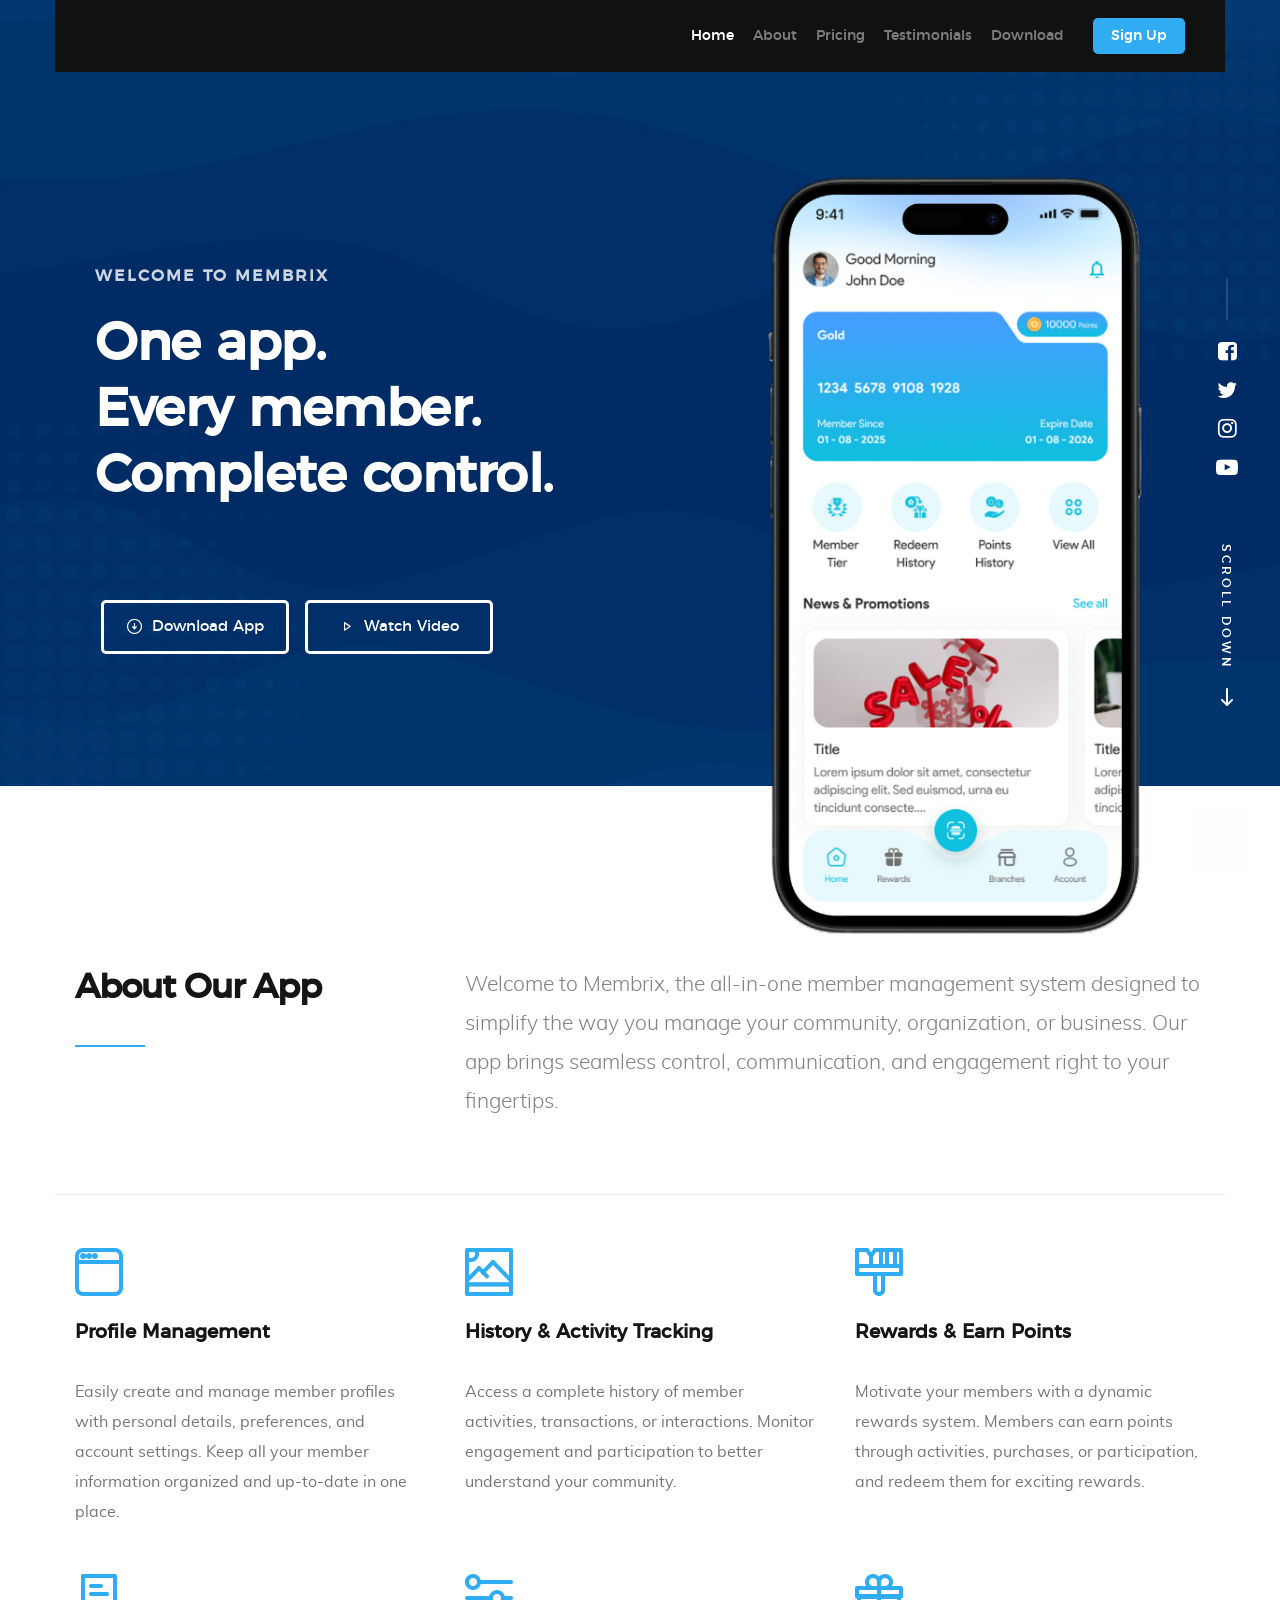
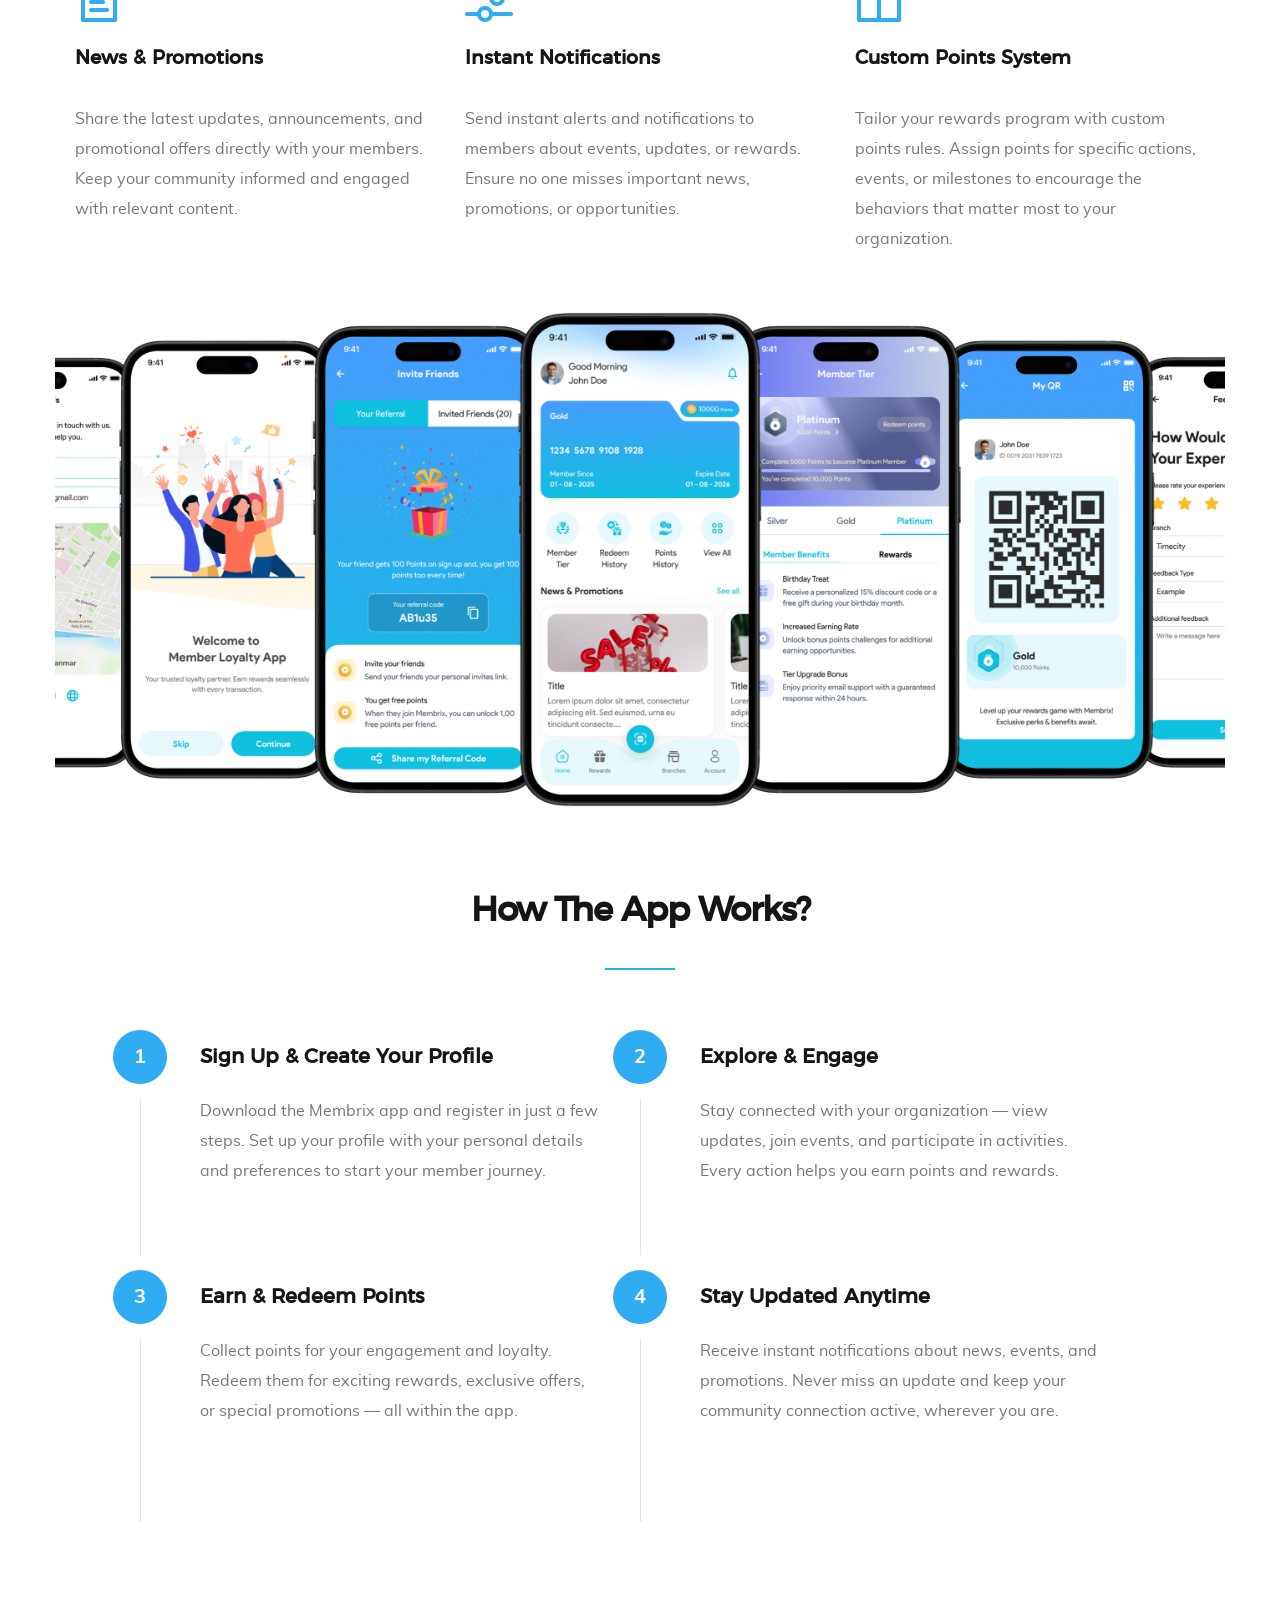
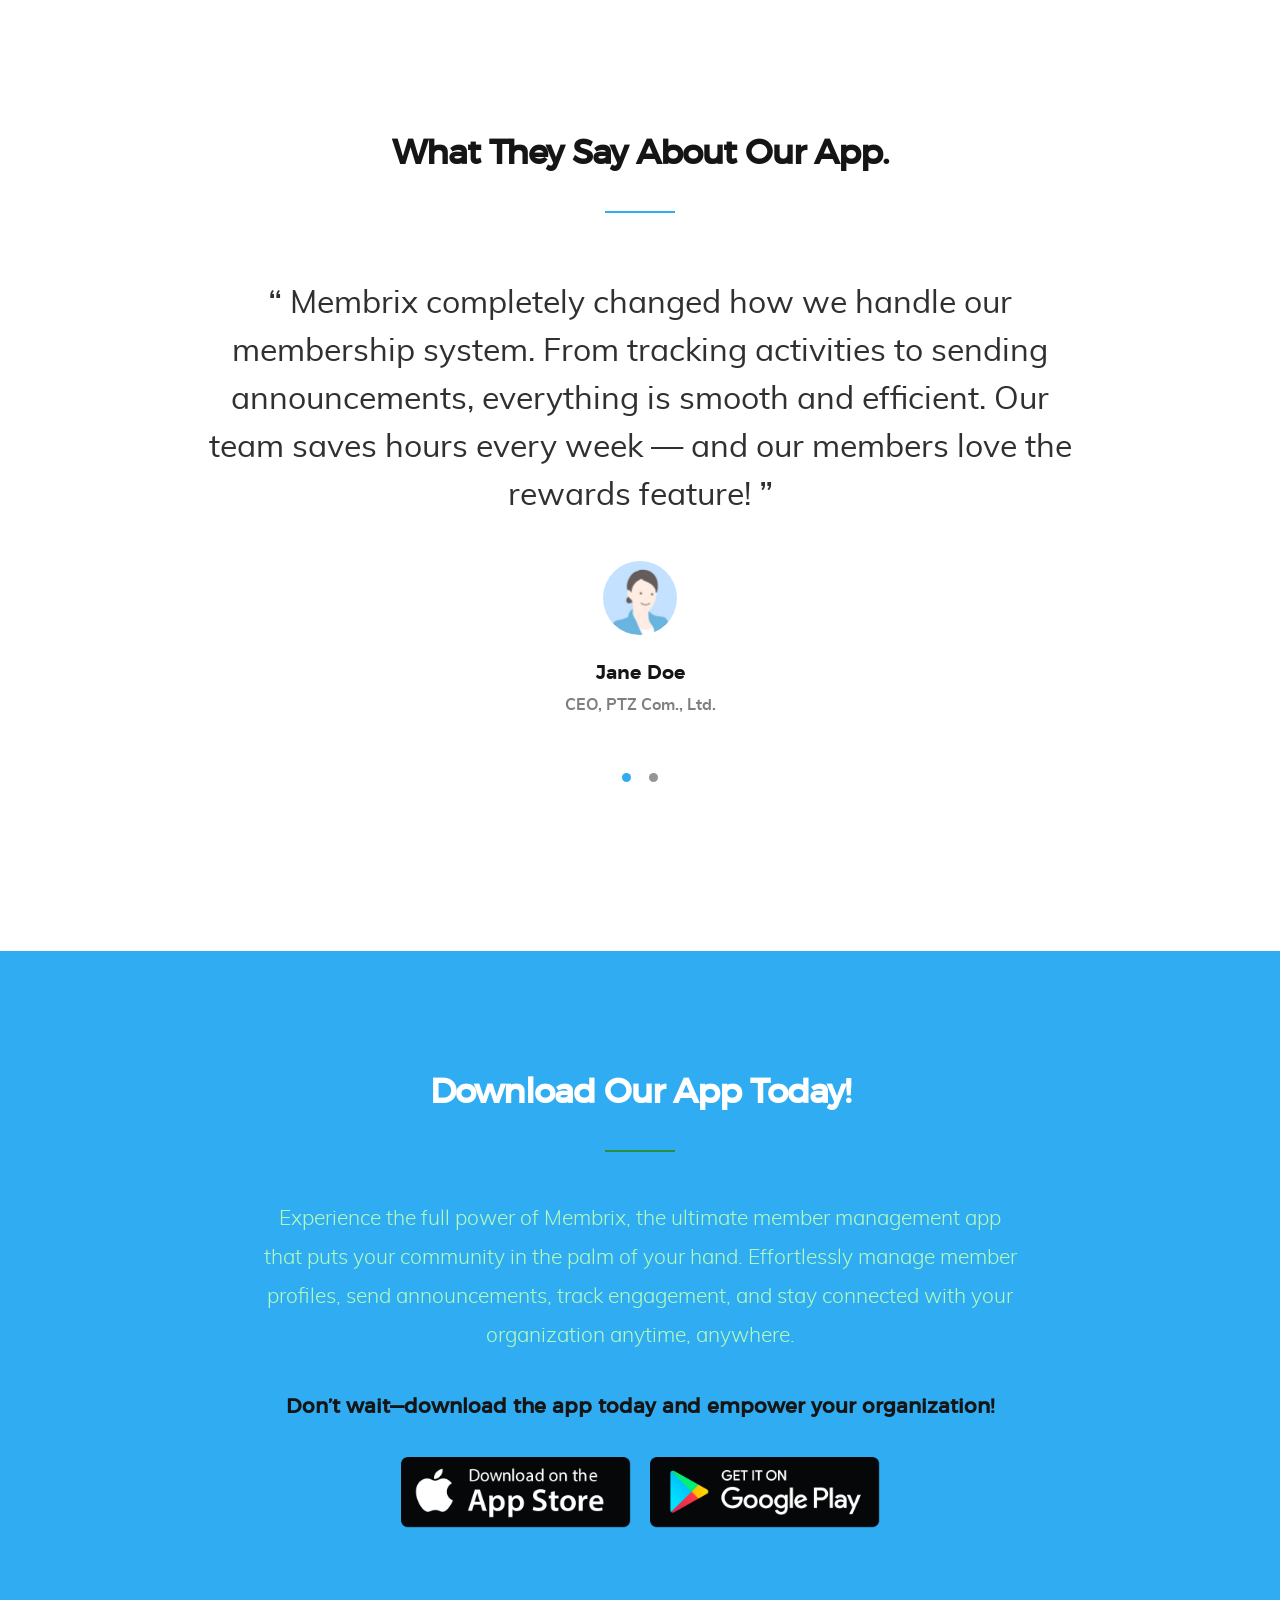
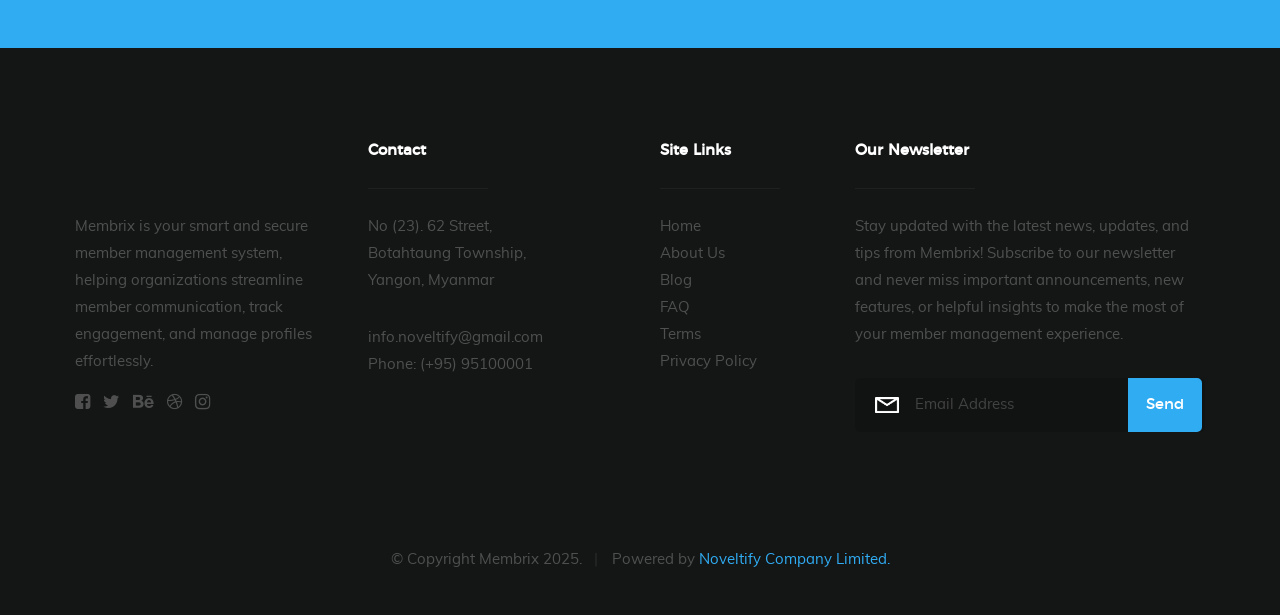
==== index.html @ c59430a2 "Upload_All" ====
<!DOCTYPE html>
<!--[if lt IE 9 ]><html class="no-js oldie" lang="en"> <![endif]-->
<!--[if IE 9 ]><html class="no-js oldie ie9" lang="en"> <![endif]-->
<!--[if (gte IE 9)|!(IE)]><!-->
<html class="no-js" lang="en">
<!--<![endif]-->

<head>

    <!--- basic page needs
   ================================================== -->
    <meta charset="utf-8">
    <title>Dazzle</title>
    <meta name="description" content="">
    <meta name="author" content="">

    <!-- mobile specific metas
   ================================================== -->
    <meta name="viewport" content="width=device-width, initial-scale=1">

    <!-- CSS
   ================================================== -->
    <link rel="stylesheet" href="css/base.css">
    <link rel="stylesheet" href="css/vendor.css">
    <link rel="stylesheet" href="css/main.css">

    <!-- script
   ================================================== -->
    <script src="js/modernizr.js"></script>
    <script src="js/pace.min.js"></script>

    <!-- favicons
	================================================== -->
    <link rel="shortcut icon" href="favicon.ico" type="image/x-icon">
    <link rel="icon" href="favicon.ico" type="image/x-icon">

</head>

<body id="top">

    <!-- header 
   ================================================== -->
   <header id="header" class="row">   

   		<div class="header-logo">
	        <a href="index.html">Membrix</a>
	    </div>

	   	<nav id="header-nav-wrap">
			<ul class="header-main-nav">
				<li class="current"><a class="smoothscroll"  href="#home" title="home">Home</a></li>
                <li><a class="smoothscroll"  href="#about" title="about">About</a></li>
				<li><a class="smoothscroll"  href="#pricing" title="pricing">Pricing</a></li>
				<li><a class="smoothscroll"  href="#testimonials" title="testimonials">Testimonials</a></li>
				<li><a class="smoothscroll"  href="#download" title="download">Download</a></li>	
			</ul>

            <a href="#" title="sign-up" class="button button-primary cta">Sign Up</a>
		</nav>

		<a class="header-menu-toggle" href="#"><span>Menu</span></a>    	
   	
   </header> <!-- /header -->


   <!-- home
   ================================================== -->
   <section id="home" data-parallax="scroll" data-image-src="images/hero-bg.jpg" data-natural-width=3000 data-natural-height=2000>

        <div class="overlay"></div>
        <div class="home-content">        

            <div class="row contents">                     
                <div class="home-content-left">

                    <h3 data-aos="fade-up">Welcome to Membrix</h3>

                    <h1 data-aos="fade-up">
                        One app. <br>
                        Every member. <br>
                        Complete control.
                    </h1>

                    <div class="buttons" data-aos="fade-up">
                        <a href="#download" class="smoothscroll button stroke">
                            <span class="icon-circle-down" aria-hidden="true"></span>
                            Download App
                        </a>
                        <a href="images/Membrix Presentation.mp4" data-lity class="button stroke">
                            <span class="icon-play" aria-hidden="true"></span>
                            Watch Video
                        </a>
                    </div>                                         

                </div>

                <div class="home-image-right">
                    <img src="images/iphone-app-470.png" 
                        srcset="images/iphone-app-470.png 1x, images/iphone-app-940.png 2x"  
                        data-aos="fade-up">
                </div>
            </div>

        </div> <!-- end home-content -->

        <ul class="home-social-list">
            <li>
                <a href="#"><i class="fa fa-facebook-square"></i></a>
            </li>
            <li>
                <a href="#"><i class="fa fa-twitter"></i></a>
            </li>
            <li>
                <a href="#"><i class="fa fa-instagram"></i></a>
            </li>
            <li>
                <a href="#"><i class="fa fa-youtube-play"></i></a>
            </li>
        </ul>
        <!-- end home-social-list -->

        <div class="home-scrolldown">
            <a href="#about" class="scroll-icon smoothscroll">
                <span>Scroll Down</span>
                <i class="icon-arrow-right" aria-hidden="true"></i>
            </a>
        </div>

    </section> <!-- end home -->  


    <!-- about
    ================================================== -->
    <section id="about">

        <div class="row about-intro">

            <div class="col-four">
                <h1 class="intro-header" data-aos="fade-up">About Our App</h1>
            </div>
            <div class="col-eight">
                <p class="lead" data-aos="fade-up">
                    Welcome to Membrix, the all-in-one member management system designed to simplify the way you manage your community, organization, or business. Our app brings seamless control, communication, and engagement right to your fingertips.
                </p>
            </div>                       
            
        </div>

        <div class="row about-features">

            <div class="features-list block-1-3 block-m-1-2 block-mob-full group">

                <div class="bgrid feature" data-aos="fade-up">	

                    <span class="icon"><i class="icon-window"></i></span>            

                    <div class="service-content">	

                        <h3>Profile Management</h3>

                        <p>Easily create and manage member profiles with personal details, preferences, and account settings. Keep all your member information organized and up-to-date in one place.
                        </p>
                        
                    </div> 	         	 

                    </div> <!-- /bgrid -->

                    <div class="bgrid feature" data-aos="fade-up">	

                        <span class="icon"><i class="icon-image"></i></span>                          

                    <div class="service-content">	
                        <h3>History & Activity Tracking</h3>  

                        <p>Access a complete history of member activities, transactions, or interactions. Monitor engagement and participation to better understand your community.
                        </p>

                        
                    </div>	                          

                </div> <!-- /bgrid -->

                <div class="bgrid feature" data-aos="fade-up">

                    <span class="icon"><i class="icon-paint-brush"></i></span>		            

                    <div class="service-content">
                        <h3>Rewards & Earn Points</h3>

                        <p>Motivate your members with a dynamic rewards system. Members can earn points through activities, purchases, or participation, and redeem them for exciting rewards.
                        </p> 
                            
                    </div> 	            	               

                </div> <!-- /bgrid -->

                    <div class="bgrid feature" data-aos="fade-up">

                        <span class="icon"><i class="icon-file"></i></span>	              

                    <div class="service-content">
                        <h3>News & Promotions</h3>

                        <p>Share the latest updates, announcements, and promotional offers directly with your members. Keep your community informed and engaged with relevant content.
                        </p> 
                        
                    </div>                

                    </div> <!-- /bgrid -->

                <div class="bgrid feature" data-aos="fade-up">

                    <span class="icon"><i class="icon-sliders"></i></span>	            

                    <div class="service-content">	
                        <h3>Instant Notifications</h3>

                        <p>Send instant alerts and notifications to members about events, updates, or rewards. Ensure no one misses important news, promotions, or opportunities.
                        </p>                            
                    </div>	               

                </div> <!-- /bgrid -->

                <div class="bgrid feature" data-aos="fade-up">

                    <span class="icon"><i class="icon-gift"></i></span>	   	           

                    <div class="service-content">
                        <h3>Custom Points System</h3>

                        <p>Tailor your rewards program with custom points rules. Assign points for specific actions, events, or milestones to encourage the behaviors that matter most to your organization.
                        </p> 
                            
                    </div>	               

                </div> <!-- /bgrid -->

            </div> <!-- end features-list -->

        </div> <!-- end about-features -->

      

        <div class="row about-bottom-image">

           <img src="images/app-screens-1200.png" 
                srcset="images/app-screens-600.png 600w, 
                        images/app-screens-1200.png 1200w, 
                        images/app-screens-2800.png 2800w" 
                sizes="(max-width: 2800px) 100vw, 2800px"
                alt="App Screenshots" data-aos="fade-up">

        </div>  <!-- end about-bottom-image -->       
		
		
		  <div class="row about-how">
          
            <h1 class="intro-header" data-aos="fade-up">How The App Works?</h1>           

            <div class="about-how-content" data-aos="fade-up">
                <div class="about-how-steps block-1-2 block-tab-full group">

                    <div class="bgrid step" data-item="1">
                        <h3>Sign Up & Create Your Profile</h3>
                        <p>Download the Membrix app and register in just a few steps. Set up your profile with your personal details and preferences to start your member journey.
                        </p> 
                    </div>

                    <div class="bgrid step" data-item="2">
                        <h3>Explore & Engage</h3>
                        <p>Stay connected with your organization — view updates, join events, and participate in activities. Every action helps you earn points and rewards.
                        </p> 
                    </div>               
               
                    <div class="bgrid step" data-item="3">
                        <h3>Earn & Redeem Points</h3>
                        <p>Collect points for your engagement and loyalty. Redeem them for exciting rewards, exclusive offers, or special promotions — all within the app.
                        </p> 
                    </div>

                    <div class="bgrid step" data-item="4">
                        <h3>Stay Updated Anytime</h3>
                        <p>Receive instant notifications about news, events, and promotions. Never miss an update and keep your community connection active, wherever you are.
                        </p> 
                    </div>  

                </div>           
           </div> <!-- end about-how-content -->

        </div> <!-- end about-how -->
		
        
    </section> <!-- end about -->  
   

    <!-- pricing  
  
    <section id="pricing">
        <div class="row pricing-content">

            <div class="col-four pricing-intro">
                <h1 class="intro-header" data-aos="fade-up">Our Pricing Options</h1>

                <p data-aos="fade-up">Discover the perfect plan for your organization with Membrix. Our flexible pricing options are designed to fit teams of all sizes — from small groups to large enterprises. Each plan gives you access to powerful tools to manage members, track activities, send notifications, and reward engagement — all in one easy-to-use platform.
Enjoy transparent pricing with no hidden fees, and the freedom to upgrade anytime as your community grows. Whether you’re just getting started or scaling up, Membrix helps you deliver a seamless member experience that’s smart, secure, and affordable. 
                </p>
				 <h5 class="intro-header" data-aos="fade-up">Choose your plan today and empower your community with Membrix!</h5>
            </div>

            <div class="col-eight pricing-table">
                <div class="row">

                    <div class="col-six plan-wrap">
                        <div class="plan-block" data-aos="fade-up"> 

                            <div class="plan-top-part">
                                <h3 class="plan-block-title">Lite Plan</h3>
                                <p class="plan-block-price"><sup>$</sup>25</p>
                                <p class="plan-block-per">Per Month</p>
                            </div>

                            <div class="plan-bottom-part">
                                <ul class="plan-block-features">
                                    <li><span>3GB</span> Storage</li>
                                    <li><span>10GB</span> Bandwidth</li>	                  
                                    <li><span>5</span> Databases</li>		                  
                                    <li><span>30</span> Email Accounts</li>
                                </ul>

                                <a class="button button-primary large" href="">Get Started</a>
                            </div>  
                     
                        </div>
                    </div> 

                    <div class="col-six plan-wrap">
                        <div class="plan-block primary" data-aos="fade-up">

                            <div class="plan-top-part">
                                <h3 class="plan-block-title">Pro Plan</h3>
                                <p class="plan-block-price"><sup>$</sup>50</p>
                                <p class="plan-block-per">Per Month</p>
                            </div>

                            <div class="plan-bottom-part">
                                <ul class="plan-block-features">
                                    <li><span>5GB</span> Storage</li>
                                    <li><span>20GB</span> Bandwidth</li>	                  
                                    <li><span>15</span> Databases</li>		                  
                                    <li><span>70</span> Email Accounts</li>
                                </ul>

                                <a class="button button-primary large" href="">Get Started</a>
                            </div>

                        </div>
                    </div> 

                </div>               
            </div> 

        </div> 
    </section> 
	================================================== -->

    <!-- Testimonials Section
    ================================================== -->
    <section id="testimonials">

        <div class="row">
            <div class="col-twelve">
                <h1 class="intro-header" data-aos="fade-up">What They Say About Our App.</h1>
            </div>   		
        </div>   	

        <div class="row owl-wrap">

            <div id="testimonial-slider"  data-aos="fade-up">

                <div class="slides owl-carousel">

                    <div>
                        <p>
                       Membrix completely changed how we handle our membership system. 
					   From tracking activities to sending announcements, everything is smooth and efficient. 
					   Our team saves hours every week — and our members love the rewards feature!
                        </p> 

                        <div class="testimonial-author">
                                <img src="images/avatars/user-02.jpg" alt="Author image">
                                <div class="author-info">
                                    Jane Doe
                                    <span class="position">CEO, PTZ Com., Ltd.</span>
                                </div>
                        </div>                 
                    </div> 

                    <div>
                        <p>
                        We’ve tried several platforms, but Membrix stands out. 
						It’s simple to use, beautifully designed, and helps us stay connected with all our members in real time. 
						The points and rewards system keeps our members truly engaged!   
                        </p>

                        <div class="testimonial-author">
                                <img src="images/avatars/user-03.jpg" alt="Author image">
                                <div class="author-info">
                                    John Doe
                                    <span>CEO, ABC Corp.</span>
                                </div>
                        </div>                                         
                    </div> 

                </div> <!-- end slides -->

            </div> <!-- end testimonial-slider -->         
            
        </div> <!-- end flex-container -->

    </section> <!-- end testimonials -->
    

    <!-- download
    ================================================== -->
    <section id="download">

        <div class="row">
            <div class="col-full">
                <h1 class="intro-header"  data-aos="fade-up">Download Our App Today!</h1>

                <p class="lead" data-aos="fade-up">
                    Experience the full power of Membrix, the ultimate member management app that puts your community in the palm of your hand. Effortlessly manage member profiles, send announcements, track engagement, and stay connected with your organization anytime, anywhere.
                </p>
				<h3 class="intro-header"  data-aos="fade-up">Don’t wait—download the app today and empower your organization!</h3>
                <ul class="download-badges">
                    <li><a href="#" title="" class="badge-appstore"  data-aos="fade-up">App Store</a></li>
                    <li><a href="#" title="" class="badge-googleplay" data-aos="fade-up">Play Store</a></li>
                </ul>

            </div>
        </div>

    </section> <!-- end download -->    


    <!-- footer
    ================================================== -->
    <footer>

        <div class="footer-main">
            <div class="row">  

                <div class="col-three md-1-3 tab-full footer-info">            

                    <div class="footer-logo"></div>

                    <p>
                    Membrix is your smart and secure member management system, helping organizations streamline member communication, track engagement, and manage profiles effortlessly. 
                    </p>

                    <ul class="footer-social-list">
                        <li>
                            <a href="#"><i class="fa fa-facebook-square"></i></a>
                        </li>
                        <li>
                            <a href="#"><i class="fa fa-twitter"></i></a>
                        </li>
                        <li>
                            <a href="#"><i class="fa fa-behance"></i></a>
                        </li>
                        <li>
                            <a href="#"><i class="fa fa-dribbble"></i></a>
                        </li>
                        <li>
                            <a href="#"><i class="fa fa-instagram"></i></a>
                        </li>
                    </ul>
                    
                    
                </div> <!-- end footer-info -->

                <div class="col-three md-1-3 tab-1-2 mob-full footer-contact">

                    <h4>Contact</h4>

                    <p>
                    No (23). 62 Street, <br>
                    Botahtaung Township, <br>
                    Yangon, Myanmar<br>		        
                    </p>

                    <p>
                    info.noveltify@gmail.com <br>
                    Phone: (+95) 95100001 <br>
               
                    </p>                    

                </div> <!-- end footer-contact -->  

                <div class="col-two md-1-3 tab-1-2 mob-full footer-site-links">

                    <h4>Site Links</h4>

                    <ul class="list-links">
                        <li><a href="#">Home</a></li>
                        <li><a href="#">About Us</a></li>
                        <li><a href="#">Blog</a></li>
                        <li><a href="#">FAQ</a></li>
                        <li><a href="#">Terms</a></li>
                        <li><a href="#">Privacy Policy</a></li>
                    </ul>	      		
                            
                </div> <!-- end footer-site-links --> 

                <div class="col-four md-1-2 tab-full footer-subscribe">

                    <h4>Our Newsletter</h4>

                    <p>Stay updated with the latest news, updates, and tips from Membrix! Subscribe to our newsletter and never miss important announcements, new features, or helpful insights to make the most of your member management experience.</p>

                    <div class="subscribe-form">
                
                        <form id="mc-form" class="group" novalidate="true">

                            <input type="email" value="" name="EMAIL" class="email" id="mc-email" placeholder="Email Address" required=""> 
                
                            <input type="submit" name="subscribe" value="Send">
                
                            <label for="mc-email" class="subscribe-message"></label>
                
                        </form>

                    </div>	      		
                            
                </div> <!-- end footer-subscribe -->         

            </div> <!-- /row -->
        </div> <!-- end footer-main -->


      <div class="footer-bottom">

      	<div class="row">

      		<div class="col-twelve">
	      		<div class="copyright">
		         	<span>© Copyright Membrix 2025.</span> 
		         	<span>Powered by <a href="http://www.noveltify.net/">Noveltify Company Limited.</a></span>		         	
		         </div>

		         <div id="go-top">
		            <a class="smoothscroll" title="Back to Top" href="#top"><i class="icon-arrow-up"></i></a>
		         </div>         
	      	</div>

      	</div> <!-- end footer-bottom -->     	

      </div>

    </footer>

    <div id="preloader"> 
    	<div id="loader"></div>
    </div>  

    <!-- Java Script
    ================================================== -->
    <script src="js/jquery-2.1.3.min.js"></script>
    <script src="js/plugins.js"></script>
    <script src="js/main.js"></script>

</body>

</html>
---- css/base.css ----
/* =================================================================== 
 *
 *  Dazzle v1.0 Base Stylesheet
 *  04-27-2017
 *  ------------------------------------------------------------------
 *
 *  TOC:
 *  01. reset 
 *  02. basic/base setup styles
 *  03. grid
 *  04. block grids
 *  05. MISC
 *
 * =================================================================== */


/* ===================================================================
 *  01. reset  
 *  normalize.css v5.0.0 | MIT License | 
 *  github.com/necolas/normalize.css
 *
 * ------------------------------------------------------------------- */

html {
  font-family: sans-serif;
  line-height: 1.15;
  -ms-text-size-adjust: 100%;
  -webkit-text-size-adjust: 100%;
}

body {
  margin: 0;
}

article,
aside,
footer,
header,
nav,
section {
  display: block;
}

h1 {
  font-size: 2em;
  margin: 0.67em 0;
}

figcaption,
figure,
main {
  display: block;
}

figure {
  margin: 1em 40px;
}

hr {
  box-sizing: content-box;
  height: 0;
  overflow: visible;
}

pre {
  font-family: monospace, monospace;
  font-size: 1em;
}

a {
  background-color: transparent;
  -webkit-text-decoration-skip: objects;
}

a:active,
a:hover {
  outline-width: 0;
}

abbr[title] {
  border-bottom: none;
  text-decoration: underline;
  text-decoration: underline dotted;
}

b,
strong {
  font-weight: inherit;
}

b,
strong {
  font-weight: bolder;
}

code,
kbd,
samp {
  font-family: monospace, monospace;
  font-size: 1em;
}

dfn {
  font-style: italic;
}

mark {
  background-color: #ff0;
  color: #000;
}

small {
  font-size: 80%;
}

sub,
sup {
  font-size: 75%;
  line-height: 0;
  position: relative;
  vertical-align: baseline;
}

sub {
  bottom: -0.25em;
}

sup {
  top: -0.5em;
}

audio,
video {
  display: inline-block;
}

audio:not([controls]) {
  display: none;
  height: 0;
}

img {
  border-style: none;
}

svg:not(:root) {
  overflow: hidden;
}

button,
input,
optgroup,
select,
textarea {
  font-family: sans-serif;
  font-size: 100%;
  line-height: 1.15;
  margin: 0;
}

button,
input {
  overflow: visible;
}

button,
select {
  text-transform: none;
}

button,
html [type="button"],
[type="reset"],
[type="submit"] {
  -webkit-appearance: button;
}

button::-moz-focus-inner,
[type="button"]::-moz-focus-inner,
[type="reset"]::-moz-focus-inner,
[type="submit"]::-moz-focus-inner {
  border-style: none;
  padding: 0;
}

button:-moz-focusring,
[type="button"]:-moz-focusring,
[type="reset"]:-moz-focusring,
[type="submit"]:-moz-focusring {
  outline: 1px dotted ButtonText;
}

fieldset {
  border: 1px solid #c0c0c0;
  margin: 0 2px;
  padding: 0.35em 0.625em 0.75em;
}

legend {
  box-sizing: border-box;
  color: inherit;
  display: table;
  max-width: 100%;
  padding: 0;
  white-space: normal;
}

progress {
  display: inline-block;
  vertical-align: baseline;
}

textarea {
  overflow: auto;
}

[type="checkbox"],
[type="radio"] {
  box-sizing: border-box;
  padding: 0;
}

[type="number"]::-webkit-inner-spin-button,
[type="number"]::-webkit-outer-spin-button {
  height: auto;
}

[type="search"] {
  -webkit-appearance: textfield;
  outline-offset: -2px;
}

[type="search"]::-webkit-search-cancel-button,
[type="search"]::-webkit-search-decoration {
  -webkit-appearance: none;
}

::-webkit-file-upload-button {
  -webkit-appearance: button;
  font: inherit;
}

details,
menu {
  display: block;
}

summary {
  display: list-item;
}

canvas {
  display: inline-block;
}

template {
  display: none;
}

[hidden] {
  display: none;
}


/* ===================================================================
 *  02. basic/base setup styles - (_basic.scss)
 *
 * ------------------------------------------------------------------- */

html {
  font-size: 62.5%;
  box-sizing: border-box;
}

*,
*::before,
*::after {
  box-sizing: inherit;
}

body {
  font-weight: normal;
  line-height: 1;
  text-rendering: optimizeLegibility;
  word-wrap: break-word;
  -webkit-overflow-scrolling: touch;
  -webkit-text-size-adjust: none;
}

body,
input,
button {
  -moz-osx-font-smoothing: grayscale;
  -webkit-font-smoothing: antialiased;
}


/* ------------------------------------------------------------------- 
 * Media - (_basic.scss)
 * ------------------------------------------------------------------- */

img,
video {
  max-width: 100%;
  height: auto;
}


/* ------------------------------------------------------------------- 
 * Typography resets - (_basic.scss)
 * ------------------------------------------------------------------- */

div, dl, dt, dd, ul, ol, li, h1, h2, h3, h4, h5, h6, pre, form, p, blockquote, th, td {
  margin: 0;
  padding: 0;
}

h1, h2, h3, h4, h5, h6 {
  -webkit-font-variant-ligatures: common-ligatures;
  -moz-font-variant-ligatures: common-ligatures;
  font-variant-ligatures: common-ligatures;
  text-rendering: optimizeLegibility;
}

em,
i {
  font-style: italic;
  line-height: inherit;
}

strong,
b {
  font-weight: bold;
  line-height: inherit;
}

small {
  font-size: 60%;
  line-height: inherit;
}

ol,
ul {
  list-style: none;
}

li {
  display: block;
}


/* ------------------------------------------------------------------- 
 * links - (_basic.scss)
 * ------------------------------------------------------------------- */

a {
  text-decoration: none;
  line-height: inherit;
}

a img {
  border: none;
}


/* ------------------------------------------------------------------- 
 * inputs - (_basic.scss)
 * ------------------------------------------------------------------- */

fieldset {
  margin: 0;
  padding: 0;
}

input[type="email"],
input[type="number"],
input[type="search"],
input[type="text"],
input[type="tel"],
input[type="url"],
input[type="password"],
textarea {
  -webkit-appearance: none;
  -moz-appearance: none;
  -ms-appearance: none;
  -o-appearance: none;
  appearance: none;
}


/* ===================================================================
 *  03. grid - (_grid.scss)
 *
 * ------------------------------------------------------------------- */

.row {
  width: 94%;
  max-width: 1170px;
  margin: 0 auto;
}

.row:after {
  content: "";
  display: table;
  clear: both;
}

.row .row {
  width: auto;
  max-width: none;
  margin-left: -20px;
  margin-right: -20px;
}

[class*="col-"],
.bgrid {
  float: left;
}

[class*="col-"]+[class*="col-"].end {
  float: right;
}

[class*="col-"] {
  padding: 0 20px;
}

.col-one {
  width: 8.33333%;
}

.col-two,
.col-1-6 {
  width: 16.66667%;
}

.col-three,
.col-1-4 {
  width: 25%;
}

.col-four,
.col-1-3 {
  width: 33.33333%;
}

.col-five {
  width: 41.66667%;
}

.col-six,
.col-1-2 {
  width: 50%;
}

.col-seven {
  width: 58.33333%;
}

.col-eight,
.col-2-3 {
  width: 66.66667%;
}

.col-nine,
.col-3-4 {
  width: 75%;
}

.col-ten,
.col-5-6 {
  width: 83.33333%;
}

.col-eleven {
  width: 91.66667%;
}

.col-twelve,
.col-full {
  width: 100%;
}


/* ------------------------------------------------------------------- 
 * medium size devices - (_grid.scss)
 * ------------------------------------------------------------------- */

@media only screen and (max-width: 1024px) {
  .row .row {
    margin-left: -18px;
    margin-right: -18px;
  }
  [class*="col-"] {
    padding: 0 18px;
  }
  .md-two,
  .md-1-6 {
    width: 16.66667%;
  }
  .md-one {
    width: 8.33333%;
  }
  .md-three,
  .md-1-4 {
    width: 25%;
  }
  .md-four,
  .md-1-3 {
    width: 33.33333%;
  }
  .md-five {
    width: 41.66667%;
  }
  .md-six,
  .md-1-2 {
    width: 50%;
  }
  .md-seven {
    width: 58.33333%;
  }
  .md-eight,
  .md-2-3 {
    width: 66.66667%;
  }
  .md-nine,
  .md-3-4 {
    width: 75%;
  }
  .md-ten,
  .md-5-6 {
    width: 83.33333%;
  }
  .md-eleven {
    width: 91.66667%;
  }
  .md-twelve,
  .md-full {
    width: 100%;
  }
}


/* ------------------------------------------------------------------- 
 * tablets - (_grid.scss)
 * ------------------------------------------------------------------- */

@media only screen and (max-width: 768px) {
  .row {
    width: auto;
    padding-left: 30px;
    padding-right: 30px;
  }
  .row .row {
    padding-left: 0;
    padding-right: 0;
    margin-left: -15px;
    margin-right: -15px;
  }
  [class*="col-"] {
    padding: 0 15px;
  }
  .tab-1-4 {
    width: 25%;
  }
  .tab-1-3 {
    width: 33.33333%;
  }
  .tab-1-2 {
    width: 50%;
  }
  .tab-2-3 {
    width: 66.66667%;
  }
  .tab-3-4 {
    width: 75%;
  }
  .tab-full {
    width: 100%;
  }
}


/* ------------------------------------------------------------------- 
 *  mobile devices - (_grid.scss)
 * ------------------------------------------------------------------- */

@media only screen and (max-width: 600px) {
  .row {
    padding-left: 25px;
    padding-right: 25px;
  }
  .row .row {
    margin-left: -10px;
    margin-right: -10px;
  }
  [class*="col-"] {
    padding: 0 10px;
  }
  .mob-1-4 {
    width: 25%;
  }
  .mob-1-3 {
    width: 33.33333%;
  }
  .mob-1-2 {
    width: 50%;
  }
  .mob-2-3 {
    width: 66.66667%;
  }
  .mob-3-4 {
    width: 75%;
  }
  .mob-full {
    width: 100%;
  }
}


/* ------------------------------------------------------------------- 
 * small mobile devices - (_grid.scss)
 * ------------------------------------------------------------------- */

@media only screen and (max-width: 400px) {
  .row .row {
    padding-left: 0;
    padding-right: 0;
    margin-left: 0;
    margin-right: 0;
  }
  [class*="col-"] {
    width: 100% !important;
    float: none !important;
    clear: both !important;
    margin-left: 0;
    margin-right: 0;
    padding: 0;
  }
  [class*="col-"]+[class*="col-"].end {
    float: none;
  }
}


/* ===================================================================
 *  04. block grids - (_grid.scss)
 *
 * ------------------------------------------------------------------- */

[class*="block-"]:after {
  content: "";
  display: table;
  clear: both;
}

.block-1-6 .bgrid {
  width: 16.66667%;
}

.block-1-5 .bgrid {
  width: 20%;
}

.block-1-4 .bgrid {
  width: 25%;
}

.block-1-3 .bgrid {
  width: 33.33333%;
}

.block-1-2 .bgrid {
  width: 50%;
}


/**
 * Clearing for block grid columns. Allow columns with 
 * different heights to align properly.
 */

.block-1-6 .bgrid:nth-child(6n+1),
.block-1-5 .bgrid:nth-child(5n+1),
.block-1-4 .bgrid:nth-child(4n+1),
.block-1-3 .bgrid:nth-child(3n+1),
.block-1-2 .bgrid:nth-child(2n+1) {
  clear: both;
}


/* ------------------------------------------------------------------- 
 * medium size devices - (_grid.scss)
 * ------------------------------------------------------------------- */

@media only screen and (max-width: 1024px) {
  .block-m-1-6 .bgrid {
    width: 16.66667%;
  }
  .block-m-1-5 .bgrid {
    width: 20%;
  }
  .block-m-1-4 .bgrid {
    width: 25%;
  }
  .block-m-1-3 .bgrid {
    width: 33.33333%;
  }
  .block-m-1-2 .bgrid {
    width: 50%;
  }
  .block-m-full .bgrid {
    width: 100%;
    clear: both;
  }
  [class*="block-m-"] .bgrid:nth-child(n) {
    clear: none;
  }
  .block-m-1-6 .bgrid:nth-child(6n+1),
  .block-m-1-5 .bgrid:nth-child(5n+1),
  .block-m-1-4 .bgrid:nth-child(4n+1),
  .block-m-1-3 .bgrid:nth-child(3n+1),
  .block-m-1-2 .bgrid:nth-child(2n+1) {
    clear: both;
  }
}


/* ------------------------------------------------------------------- 
 * tablets - (_grid.scss)
 * ------------------------------------------------------------------- */

@media only screen and (max-width: 768px) {
  .block-tab-1-6 .bgrid {
    width: 16.66667%;
  }
  .block-tab-1-5 .bgrid {
    width: 20%;
  }
  .block-tab-1-4 .bgrid {
    width: 25%;
  }
  .block-tab-1-3 .bgrid {
    width: 33.33333%;
  }
  .block-tab-1-2 .bgrid {
    width: 50%;
  }
  .block-tab-full .bgrid {
    width: 100%;
    clear: both;
  }
  [class*="block-tab-"] .bgrid:nth-child(n) {
    clear: none;
  }
  .block-tab-1-6 .bgrid:nth-child(6n+1),
  .block-tab-1-6 .bgrid:nth-child(5n+1),
  .block-tab-1-4 .bgrid:nth-child(4n+1),
  .block-tab-1-3 .bgrid:nth-child(3n+1),
  .block-tab-1-2 .bgrid:nth-child(2n+1) {
    clear: both;
  }
}


/* ------------------------------------------------------------------- 
 * mobile devices - (_grid.scss)
 * ------------------------------------------------------------------- */

@media only screen and (max-width: 600px) {
  .block-mob-1-6 .bgrid {
    width: 16.66667%;
  }
  .block-mob-1-5 .bgrid {
    width: 20%;
  }
  .block-mob-1-4 .bgrid {
    width: 25%;
  }
  .block-mob-1-3 .bgrid {
    width: 33.33333%;
  }
  .block-mob-1-2 .bgrid {
    width: 50%;
  }
  .block-mob-full .bgrid {
    width: 100%;
    clear: both;
  }
  [class*="block-mob-"] .bgrid:nth-child(n) {
    clear: none;
  }
  .block-mob-1-6 .bgrid:nth-child(6n+1),
  .block-mob-1-5 .bgrid:nth-child(5n+1),
  .block-mob-1-4 .bgrid:nth-child(4n+1),
  .block-mob-1-3 .bgrid:nth-child(3n+1),
  .block-mob-1-2 .bgrid:nth-child(2n+1) {
    clear: both;
  }
}


/* ------------------------------------------------------------------- 
 * stack on small mobile devices - (_grid.scss)
 * ------------------------------------------------------------------- */

@media only screen and (max-width: 400px) {
  .stack .bgrid {
    width: 100% !important;
    float: none !important;
    clear: both !important;
    margin-left: 0;
    margin-right: 0;
  }
}


/* ===================================================================
 *  05. MISC  - (_grid.scss)
 *
 * ------------------------------------------------------------------- */

.group:after {
  content: "";
  display: table;
  clear: both;
}


/* Misc Helper Styles */

.is-hidden {
  display: none;
}

.is-invisible {
  visibility: hidden;
}

.antialiased {
  -webkit-font-smoothing: antialiased;
  -moz-osx-font-smoothing: grayscale;
}

.overflow-hidden {
  overflow: hidden;
}

.remove-bottom {
  margin-bottom: 0;
}

.half-bottom {
  margin-bottom: 1.5rem !important;
}

.add-bottom {
  margin-bottom: 3rem !important;
}

.no-border {
  border: none;
}

.full-width {
  width: 100%;
}

.text-center {
  text-align: center;
}

.text-left {
  text-align: left;
}

.text-right {
  text-align: right;
}

.pull-left {
  float: left;
}

.pull-right {
  float: right;
}

.align-center {
  margin-left: auto;
  margin-right: auto;
  text-align: center;
}


/*# sourceMappingURL=base.css.map */
---- css/vendor.css ----
/* =================================================================== 
 *
 *  Dazzle v1.0 Vendor/Third Party CSS 
 *  04-27-2017
 *  ------------------------------------------------------------------
 *
 *  TOC:
 *  01. animate on scroll
 *  02. owl carousel
 *  03. lity
 *
 * =================================================================== */


/*! 
 *  01. animate on scroll 
 *  https://michalsnik.github.io/aos/
 *
 */

[data-aos][data-aos][data-aos-duration='50'],
body[data-aos-duration='50'] [data-aos] {
  transition-duration: 50ms;
}

[data-aos][data-aos][data-aos-delay='50'],
body[data-aos-delay='50'] [data-aos] {
  transition-delay: 0;
}

[data-aos][data-aos][data-aos-delay='50'].aos-animate,
body[data-aos-delay='50'] [data-aos].aos-animate {
  transition-delay: 50ms;
}

[data-aos][data-aos][data-aos-duration='100'],
body[data-aos-duration='100'] [data-aos] {
  transition-duration: .1s;
}

[data-aos][data-aos][data-aos-delay='100'],
body[data-aos-delay='100'] [data-aos] {
  transition-delay: 0;
}

[data-aos][data-aos][data-aos-delay='100'].aos-animate,
body[data-aos-delay='100'] [data-aos].aos-animate {
  transition-delay: .1s;
}

[data-aos][data-aos][data-aos-duration='150'],
body[data-aos-duration='150'] [data-aos] {
  transition-duration: .15s;
}

[data-aos][data-aos][data-aos-delay='150'],
body[data-aos-delay='150'] [data-aos] {
  transition-delay: 0;
}

[data-aos][data-aos][data-aos-delay='150'].aos-animate,
body[data-aos-delay='150'] [data-aos].aos-animate {
  transition-delay: .15s;
}

[data-aos][data-aos][data-aos-duration='200'],
body[data-aos-duration='200'] [data-aos] {
  transition-duration: .2s;
}

[data-aos][data-aos][data-aos-delay='200'],
body[data-aos-delay='200'] [data-aos] {
  transition-delay: 0;
}

[data-aos][data-aos][data-aos-delay='200'].aos-animate,
body[data-aos-delay='200'] [data-aos].aos-animate {
  transition-delay: .2s;
}

[data-aos][data-aos][data-aos-duration='250'],
body[data-aos-duration='250'] [data-aos] {
  transition-duration: .25s;
}

[data-aos][data-aos][data-aos-delay='250'],
body[data-aos-delay='250'] [data-aos] {
  transition-delay: 0;
}

[data-aos][data-aos][data-aos-delay='250'].aos-animate,
body[data-aos-delay='250'] [data-aos].aos-animate {
  transition-delay: .25s;
}

[data-aos][data-aos][data-aos-duration='300'],
body[data-aos-duration='300'] [data-aos] {
  transition-duration: .3s;
}

[data-aos][data-aos][data-aos-delay='300'],
body[data-aos-delay='300'] [data-aos] {
  transition-delay: 0;
}

[data-aos][data-aos][data-aos-delay='300'].aos-animate,
body[data-aos-delay='300'] [data-aos].aos-animate {
  transition-delay: .3s;
}

[data-aos][data-aos][data-aos-duration='350'],
body[data-aos-duration='350'] [data-aos] {
  transition-duration: .35s;
}

[data-aos][data-aos][data-aos-delay='350'],
body[data-aos-delay='350'] [data-aos] {
  transition-delay: 0;
}

[data-aos][data-aos][data-aos-delay='350'].aos-animate,
body[data-aos-delay='350'] [data-aos].aos-animate {
  transition-delay: .35s;
}

[data-aos][data-aos][data-aos-duration='400'],
body[data-aos-duration='400'] [data-aos] {
  transition-duration: .4s;
}

[data-aos][data-aos][data-aos-delay='400'],
body[data-aos-delay='400'] [data-aos] {
  transition-delay: 0;
}

[data-aos][data-aos][data-aos-delay='400'].aos-animate,
body[data-aos-delay='400'] [data-aos].aos-animate {
  transition-delay: .4s;
}

[data-aos][data-aos][data-aos-duration='450'],
body[data-aos-duration='450'] [data-aos] {
  transition-duration: .45s;
}

[data-aos][data-aos][data-aos-delay='450'],
body[data-aos-delay='450'] [data-aos] {
  transition-delay: 0;
}

[data-aos][data-aos][data-aos-delay='450'].aos-animate,
body[data-aos-delay='450'] [data-aos].aos-animate {
  transition-delay: .45s;
}

[data-aos][data-aos][data-aos-duration='500'],
body[data-aos-duration='500'] [data-aos] {
  transition-duration: .5s;
}

[data-aos][data-aos][data-aos-delay='500'],
body[data-aos-delay='500'] [data-aos] {
  transition-delay: 0;
}

[data-aos][data-aos][data-aos-delay='500'].aos-animate,
body[data-aos-delay='500'] [data-aos].aos-animate {
  transition-delay: .5s;
}

[data-aos][data-aos][data-aos-duration='550'],
body[data-aos-duration='550'] [data-aos] {
  transition-duration: .55s;
}

[data-aos][data-aos][data-aos-delay='550'],
body[data-aos-delay='550'] [data-aos] {
  transition-delay: 0;
}

[data-aos][data-aos][data-aos-delay='550'].aos-animate,
body[data-aos-delay='550'] [data-aos].aos-animate {
  transition-delay: .55s;
}

[data-aos][data-aos][data-aos-duration='600'],
body[data-aos-duration='600'] [data-aos] {
  transition-duration: .6s;
}

[data-aos][data-aos][data-aos-delay='600'],
body[data-aos-delay='600'] [data-aos] {
  transition-delay: 0;
}

[data-aos][data-aos][data-aos-delay='600'].aos-animate,
body[data-aos-delay='600'] [data-aos].aos-animate {
  transition-delay: .6s;
}

[data-aos][data-aos][data-aos-duration='650'],
body[data-aos-duration='650'] [data-aos] {
  transition-duration: .65s;
}

[data-aos][data-aos][data-aos-delay='650'],
body[data-aos-delay='650'] [data-aos] {
  transition-delay: 0;
}

[data-aos][data-aos][data-aos-delay='650'].aos-animate,
body[data-aos-delay='650'] [data-aos].aos-animate {
  transition-delay: .65s;
}

[data-aos][data-aos][data-aos-duration='700'],
body[data-aos-duration='700'] [data-aos] {
  transition-duration: .7s;
}

[data-aos][data-aos][data-aos-delay='700'],
body[data-aos-delay='700'] [data-aos] {
  transition-delay: 0;
}

[data-aos][data-aos][data-aos-delay='700'].aos-animate,
body[data-aos-delay='700'] [data-aos].aos-animate {
  transition-delay: .7s;
}

[data-aos][data-aos][data-aos-duration='750'],
body[data-aos-duration='750'] [data-aos] {
  transition-duration: .75s;
}

[data-aos][data-aos][data-aos-delay='750'],
body[data-aos-delay='750'] [data-aos] {
  transition-delay: 0;
}

[data-aos][data-aos][data-aos-delay='750'].aos-animate,
body[data-aos-delay='750'] [data-aos].aos-animate {
  transition-delay: .75s;
}

[data-aos][data-aos][data-aos-duration='800'],
body[data-aos-duration='800'] [data-aos] {
  transition-duration: .8s;
}

[data-aos][data-aos][data-aos-delay='800'],
body[data-aos-delay='800'] [data-aos] {
  transition-delay: 0;
}

[data-aos][data-aos][data-aos-delay='800'].aos-animate,
body[data-aos-delay='800'] [data-aos].aos-animate {
  transition-delay: .8s;
}

[data-aos][data-aos][data-aos-duration='850'],
body[data-aos-duration='850'] [data-aos] {
  transition-duration: .85s;
}

[data-aos][data-aos][data-aos-delay='850'],
body[data-aos-delay='850'] [data-aos] {
  transition-delay: 0;
}

[data-aos][data-aos][data-aos-delay='850'].aos-animate,
body[data-aos-delay='850'] [data-aos].aos-animate {
  transition-delay: .85s;
}

[data-aos][data-aos][data-aos-duration='900'],
body[data-aos-duration='900'] [data-aos] {
  transition-duration: .9s;
}

[data-aos][data-aos][data-aos-delay='900'],
body[data-aos-delay='900'] [data-aos] {
  transition-delay: 0;
}

[data-aos][data-aos][data-aos-delay='900'].aos-animate,
body[data-aos-delay='900'] [data-aos].aos-animate {
  transition-delay: .9s;
}

[data-aos][data-aos][data-aos-duration='950'],
body[data-aos-duration='950'] [data-aos] {
  transition-duration: .95s;
}

[data-aos][data-aos][data-aos-delay='950'],
body[data-aos-delay='950'] [data-aos] {
  transition-delay: 0;
}

[data-aos][data-aos][data-aos-delay='950'].aos-animate,
body[data-aos-delay='950'] [data-aos].aos-animate {
  transition-delay: .95s;
}

[data-aos][data-aos][data-aos-duration='1000'],
body[data-aos-duration='1000'] [data-aos] {
  transition-duration: 1s;
}

[data-aos][data-aos][data-aos-delay='1000'],
body[data-aos-delay='1000'] [data-aos] {
  transition-delay: 0;
}

[data-aos][data-aos][data-aos-delay='1000'].aos-animate,
body[data-aos-delay='1000'] [data-aos].aos-animate {
  transition-delay: 1s;
}

[data-aos][data-aos][data-aos-duration='1050'],
body[data-aos-duration='1050'] [data-aos] {
  transition-duration: 1.05s;
}

[data-aos][data-aos][data-aos-delay='1050'],
body[data-aos-delay='1050'] [data-aos] {
  transition-delay: 0;
}

[data-aos][data-aos][data-aos-delay='1050'].aos-animate,
body[data-aos-delay='1050'] [data-aos].aos-animate {
  transition-delay: 1.05s;
}

[data-aos][data-aos][data-aos-duration='1100'],
body[data-aos-duration='1100'] [data-aos] {
  transition-duration: 1.1s;
}

[data-aos][data-aos][data-aos-delay='1100'],
body[data-aos-delay='1100'] [data-aos] {
  transition-delay: 0;
}

[data-aos][data-aos][data-aos-delay='1100'].aos-animate,
body[data-aos-delay='1100'] [data-aos].aos-animate {
  transition-delay: 1.1s;
}

[data-aos][data-aos][data-aos-duration='1150'],
body[data-aos-duration='1150'] [data-aos] {
  transition-duration: 1.15s;
}

[data-aos][data-aos][data-aos-delay='1150'],
body[data-aos-delay='1150'] [data-aos] {
  transition-delay: 0;
}

[data-aos][data-aos][data-aos-delay='1150'].aos-animate,
body[data-aos-delay='1150'] [data-aos].aos-animate {
  transition-delay: 1.15s;
}

[data-aos][data-aos][data-aos-duration='1200'],
body[data-aos-duration='1200'] [data-aos] {
  transition-duration: 1.2s;
}

[data-aos][data-aos][data-aos-delay='1200'],
body[data-aos-delay='1200'] [data-aos] {
  transition-delay: 0;
}

[data-aos][data-aos][data-aos-delay='1200'].aos-animate,
body[data-aos-delay='1200'] [data-aos].aos-animate {
  transition-delay: 1.2s;
}

[data-aos][data-aos][data-aos-duration='1250'],
body[data-aos-duration='1250'] [data-aos] {
  transition-duration: 1.25s;
}

[data-aos][data-aos][data-aos-delay='1250'],
body[data-aos-delay='1250'] [data-aos] {
  transition-delay: 0;
}

[data-aos][data-aos][data-aos-delay='1250'].aos-animate,
body[data-aos-delay='1250'] [data-aos].aos-animate {
  transition-delay: 1.25s;
}

[data-aos][data-aos][data-aos-duration='1300'],
body[data-aos-duration='1300'] [data-aos] {
  transition-duration: 1.3s;
}

[data-aos][data-aos][data-aos-delay='1300'],
body[data-aos-delay='1300'] [data-aos] {
  transition-delay: 0;
}

[data-aos][data-aos][data-aos-delay='1300'].aos-animate,
body[data-aos-delay='1300'] [data-aos].aos-animate {
  transition-delay: 1.3s;
}

[data-aos][data-aos][data-aos-duration='1350'],
body[data-aos-duration='1350'] [data-aos] {
  transition-duration: 1.35s;
}

[data-aos][data-aos][data-aos-delay='1350'],
body[data-aos-delay='1350'] [data-aos] {
  transition-delay: 0;
}

[data-aos][data-aos][data-aos-delay='1350'].aos-animate,
body[data-aos-delay='1350'] [data-aos].aos-animate {
  transition-delay: 1.35s;
}

[data-aos][data-aos][data-aos-duration='1400'],
body[data-aos-duration='1400'] [data-aos] {
  transition-duration: 1.4s;
}

[data-aos][data-aos][data-aos-delay='1400'],
body[data-aos-delay='1400'] [data-aos] {
  transition-delay: 0;
}

[data-aos][data-aos][data-aos-delay='1400'].aos-animate,
body[data-aos-delay='1400'] [data-aos].aos-animate {
  transition-delay: 1.4s;
}

[data-aos][data-aos][data-aos-duration='1450'],
body[data-aos-duration='1450'] [data-aos] {
  transition-duration: 1.45s;
}

[data-aos][data-aos][data-aos-delay='1450'],
body[data-aos-delay='1450'] [data-aos] {
  transition-delay: 0;
}

[data-aos][data-aos][data-aos-delay='1450'].aos-animate,
body[data-aos-delay='1450'] [data-aos].aos-animate {
  transition-delay: 1.45s;
}

[data-aos][data-aos][data-aos-duration='1500'],
body[data-aos-duration='1500'] [data-aos] {
  transition-duration: 1.5s;
}

[data-aos][data-aos][data-aos-delay='1500'],
body[data-aos-delay='1500'] [data-aos] {
  transition-delay: 0;
}

[data-aos][data-aos][data-aos-delay='1500'].aos-animate,
body[data-aos-delay='1500'] [data-aos].aos-animate {
  transition-delay: 1.5s;
}

[data-aos][data-aos][data-aos-duration='1550'],
body[data-aos-duration='1550'] [data-aos] {
  transition-duration: 1.55s;
}

[data-aos][data-aos][data-aos-delay='1550'],
body[data-aos-delay='1550'] [data-aos] {
  transition-delay: 0;
}

[data-aos][data-aos][data-aos-delay='1550'].aos-animate,
body[data-aos-delay='1550'] [data-aos].aos-animate {
  transition-delay: 1.55s;
}

[data-aos][data-aos][data-aos-duration='1600'],
body[data-aos-duration='1600'] [data-aos] {
  transition-duration: 1.6s;
}

[data-aos][data-aos][data-aos-delay='1600'],
body[data-aos-delay='1600'] [data-aos] {
  transition-delay: 0;
}

[data-aos][data-aos][data-aos-delay='1600'].aos-animate,
body[data-aos-delay='1600'] [data-aos].aos-animate {
  transition-delay: 1.6s;
}

[data-aos][data-aos][data-aos-duration='1650'],
body[data-aos-duration='1650'] [data-aos] {
  transition-duration: 1.65s;
}

[data-aos][data-aos][data-aos-delay='1650'],
body[data-aos-delay='1650'] [data-aos] {
  transition-delay: 0;
}

[data-aos][data-aos][data-aos-delay='1650'].aos-animate,
body[data-aos-delay='1650'] [data-aos].aos-animate {
  transition-delay: 1.65s;
}

[data-aos][data-aos][data-aos-duration='1700'],
body[data-aos-duration='1700'] [data-aos] {
  transition-duration: 1.7s;
}

[data-aos][data-aos][data-aos-delay='1700'],
body[data-aos-delay='1700'] [data-aos] {
  transition-delay: 0;
}

[data-aos][data-aos][data-aos-delay='1700'].aos-animate,
body[data-aos-delay='1700'] [data-aos].aos-animate {
  transition-delay: 1.7s;
}

[data-aos][data-aos][data-aos-duration='1750'],
body[data-aos-duration='1750'] [data-aos] {
  transition-duration: 1.75s;
}

[data-aos][data-aos][data-aos-delay='1750'],
body[data-aos-delay='1750'] [data-aos] {
  transition-delay: 0;
}

[data-aos][data-aos][data-aos-delay='1750'].aos-animate,
body[data-aos-delay='1750'] [data-aos].aos-animate {
  transition-delay: 1.75s;
}

[data-aos][data-aos][data-aos-duration='1800'],
body[data-aos-duration='1800'] [data-aos] {
  transition-duration: 1.8s;
}

[data-aos][data-aos][data-aos-delay='1800'],
body[data-aos-delay='1800'] [data-aos] {
  transition-delay: 0;
}

[data-aos][data-aos][data-aos-delay='1800'].aos-animate,
body[data-aos-delay='1800'] [data-aos].aos-animate {
  transition-delay: 1.8s;
}

[data-aos][data-aos][data-aos-duration='1850'],
body[data-aos-duration='1850'] [data-aos] {
  transition-duration: 1.85s;
}

[data-aos][data-aos][data-aos-delay='1850'],
body[data-aos-delay='1850'] [data-aos] {
  transition-delay: 0;
}

[data-aos][data-aos][data-aos-delay='1850'].aos-animate,
body[data-aos-delay='1850'] [data-aos].aos-animate {
  transition-delay: 1.85s;
}

[data-aos][data-aos][data-aos-duration='1900'],
body[data-aos-duration='1900'] [data-aos] {
  transition-duration: 1.9s;
}

[data-aos][data-aos][data-aos-delay='1900'],
body[data-aos-delay='1900'] [data-aos] {
  transition-delay: 0;
}

[data-aos][data-aos][data-aos-delay='1900'].aos-animate,
body[data-aos-delay='1900'] [data-aos].aos-animate {
  transition-delay: 1.9s;
}

[data-aos][data-aos][data-aos-duration='1950'],
body[data-aos-duration='1950'] [data-aos] {
  transition-duration: 1.95s;
}

[data-aos][data-aos][data-aos-delay='1950'],
body[data-aos-delay='1950'] [data-aos] {
  transition-delay: 0;
}

[data-aos][data-aos][data-aos-delay='1950'].aos-animate,
body[data-aos-delay='1950'] [data-aos].aos-animate {
  transition-delay: 1.95s;
}

[data-aos][data-aos][data-aos-duration='2000'],
body[data-aos-duration='2000'] [data-aos] {
  transition-duration: 2s;
}

[data-aos][data-aos][data-aos-delay='2000'],
body[data-aos-delay='2000'] [data-aos] {
  transition-delay: 0;
}

[data-aos][data-aos][data-aos-delay='2000'].aos-animate,
body[data-aos-delay='2000'] [data-aos].aos-animate {
  transition-delay: 2s;
}

[data-aos][data-aos][data-aos-duration='2050'],
body[data-aos-duration='2050'] [data-aos] {
  transition-duration: 2.05s;
}

[data-aos][data-aos][data-aos-delay='2050'],
body[data-aos-delay='2050'] [data-aos] {
  transition-delay: 0;
}

[data-aos][data-aos][data-aos-delay='2050'].aos-animate,
body[data-aos-delay='2050'] [data-aos].aos-animate {
  transition-delay: 2.05s;
}

[data-aos][data-aos][data-aos-duration='2100'],
body[data-aos-duration='2100'] [data-aos] {
  transition-duration: 2.1s;
}

[data-aos][data-aos][data-aos-delay='2100'],
body[data-aos-delay='2100'] [data-aos] {
  transition-delay: 0;
}

[data-aos][data-aos][data-aos-delay='2100'].aos-animate,
body[data-aos-delay='2100'] [data-aos].aos-animate {
  transition-delay: 2.1s;
}

[data-aos][data-aos][data-aos-duration='2150'],
body[data-aos-duration='2150'] [data-aos] {
  transition-duration: 2.15s;
}

[data-aos][data-aos][data-aos-delay='2150'],
body[data-aos-delay='2150'] [data-aos] {
  transition-delay: 0;
}

[data-aos][data-aos][data-aos-delay='2150'].aos-animate,
body[data-aos-delay='2150'] [data-aos].aos-animate {
  transition-delay: 2.15s;
}

[data-aos][data-aos][data-aos-duration='2200'],
body[data-aos-duration='2200'] [data-aos] {
  transition-duration: 2.2s;
}

[data-aos][data-aos][data-aos-delay='2200'],
body[data-aos-delay='2200'] [data-aos] {
  transition-delay: 0;
}

[data-aos][data-aos][data-aos-delay='2200'].aos-animate,
body[data-aos-delay='2200'] [data-aos].aos-animate {
  transition-delay: 2.2s;
}

[data-aos][data-aos][data-aos-duration='2250'],
body[data-aos-duration='2250'] [data-aos] {
  transition-duration: 2.25s;
}

[data-aos][data-aos][data-aos-delay='2250'],
body[data-aos-delay='2250'] [data-aos] {
  transition-delay: 0;
}

[data-aos][data-aos][data-aos-delay='2250'].aos-animate,
body[data-aos-delay='2250'] [data-aos].aos-animate {
  transition-delay: 2.25s;
}

[data-aos][data-aos][data-aos-duration='2300'],
body[data-aos-duration='2300'] [data-aos] {
  transition-duration: 2.3s;
}

[data-aos][data-aos][data-aos-delay='2300'],
body[data-aos-delay='2300'] [data-aos] {
  transition-delay: 0;
}

[data-aos][data-aos][data-aos-delay='2300'].aos-animate,
body[data-aos-delay='2300'] [data-aos].aos-animate {
  transition-delay: 2.3s;
}

[data-aos][data-aos][data-aos-duration='2350'],
body[data-aos-duration='2350'] [data-aos] {
  transition-duration: 2.35s;
}

[data-aos][data-aos][data-aos-delay='2350'],
body[data-aos-delay='2350'] [data-aos] {
  transition-delay: 0;
}

[data-aos][data-aos][data-aos-delay='2350'].aos-animate,
body[data-aos-delay='2350'] [data-aos].aos-animate {
  transition-delay: 2.35s;
}

[data-aos][data-aos][data-aos-duration='2400'],
body[data-aos-duration='2400'] [data-aos] {
  transition-duration: 2.4s;
}

[data-aos][data-aos][data-aos-delay='2400'],
body[data-aos-delay='2400'] [data-aos] {
  transition-delay: 0;
}

[data-aos][data-aos][data-aos-delay='2400'].aos-animate,
body[data-aos-delay='2400'] [data-aos].aos-animate {
  transition-delay: 2.4s;
}

[data-aos][data-aos][data-aos-duration='2450'],
body[data-aos-duration='2450'] [data-aos] {
  transition-duration: 2.45s;
}

[data-aos][data-aos][data-aos-delay='2450'],
body[data-aos-delay='2450'] [data-aos] {
  transition-delay: 0;
}

[data-aos][data-aos][data-aos-delay='2450'].aos-animate,
body[data-aos-delay='2450'] [data-aos].aos-animate {
  transition-delay: 2.45s;
}

[data-aos][data-aos][data-aos-duration='2500'],
body[data-aos-duration='2500'] [data-aos] {
  transition-duration: 2.5s;
}

[data-aos][data-aos][data-aos-delay='2500'],
body[data-aos-delay='2500'] [data-aos] {
  transition-delay: 0;
}

[data-aos][data-aos][data-aos-delay='2500'].aos-animate,
body[data-aos-delay='2500'] [data-aos].aos-animate {
  transition-delay: 2.5s;
}

[data-aos][data-aos][data-aos-duration='2550'],
body[data-aos-duration='2550'] [data-aos] {
  transition-duration: 2.55s;
}

[data-aos][data-aos][data-aos-delay='2550'],
body[data-aos-delay='2550'] [data-aos] {
  transition-delay: 0;
}

[data-aos][data-aos][data-aos-delay='2550'].aos-animate,
body[data-aos-delay='2550'] [data-aos].aos-animate {
  transition-delay: 2.55s;
}

[data-aos][data-aos][data-aos-duration='2600'],
body[data-aos-duration='2600'] [data-aos] {
  transition-duration: 2.6s;
}

[data-aos][data-aos][data-aos-delay='2600'],
body[data-aos-delay='2600'] [data-aos] {
  transition-delay: 0;
}

[data-aos][data-aos][data-aos-delay='2600'].aos-animate,
body[data-aos-delay='2600'] [data-aos].aos-animate {
  transition-delay: 2.6s;
}

[data-aos][data-aos][data-aos-duration='2650'],
body[data-aos-duration='2650'] [data-aos] {
  transition-duration: 2.65s;
}

[data-aos][data-aos][data-aos-delay='2650'],
body[data-aos-delay='2650'] [data-aos] {
  transition-delay: 0;
}

[data-aos][data-aos][data-aos-delay='2650'].aos-animate,
body[data-aos-delay='2650'] [data-aos].aos-animate {
  transition-delay: 2.65s;
}

[data-aos][data-aos][data-aos-duration='2700'],
body[data-aos-duration='2700'] [data-aos] {
  transition-duration: 2.7s;
}

[data-aos][data-aos][data-aos-delay='2700'],
body[data-aos-delay='2700'] [data-aos] {
  transition-delay: 0;
}

[data-aos][data-aos][data-aos-delay='2700'].aos-animate,
body[data-aos-delay='2700'] [data-aos].aos-animate {
  transition-delay: 2.7s;
}

[data-aos][data-aos][data-aos-duration='2750'],
body[data-aos-duration='2750'] [data-aos] {
  transition-duration: 2.75s;
}

[data-aos][data-aos][data-aos-delay='2750'],
body[data-aos-delay='2750'] [data-aos] {
  transition-delay: 0;
}

[data-aos][data-aos][data-aos-delay='2750'].aos-animate,
body[data-aos-delay='2750'] [data-aos].aos-animate {
  transition-delay: 2.75s;
}

[data-aos][data-aos][data-aos-duration='2800'],
body[data-aos-duration='2800'] [data-aos] {
  transition-duration: 2.8s;
}

[data-aos][data-aos][data-aos-delay='2800'],
body[data-aos-delay='2800'] [data-aos] {
  transition-delay: 0;
}

[data-aos][data-aos][data-aos-delay='2800'].aos-animate,
body[data-aos-delay='2800'] [data-aos].aos-animate {
  transition-delay: 2.8s;
}

[data-aos][data-aos][data-aos-duration='2850'],
body[data-aos-duration='2850'] [data-aos] {
  transition-duration: 2.85s;
}

[data-aos][data-aos][data-aos-delay='2850'],
body[data-aos-delay='2850'] [data-aos] {
  transition-delay: 0;
}

[data-aos][data-aos][data-aos-delay='2850'].aos-animate,
body[data-aos-delay='2850'] [data-aos].aos-animate {
  transition-delay: 2.85s;
}

[data-aos][data-aos][data-aos-duration='2900'],
body[data-aos-duration='2900'] [data-aos] {
  transition-duration: 2.9s;
}

[data-aos][data-aos][data-aos-delay='2900'],
body[data-aos-delay='2900'] [data-aos] {
  transition-delay: 0;
}

[data-aos][data-aos][data-aos-delay='2900'].aos-animate,
body[data-aos-delay='2900'] [data-aos].aos-animate {
  transition-delay: 2.9s;
}

[data-aos][data-aos][data-aos-duration='2950'],
body[data-aos-duration='2950'] [data-aos] {
  transition-duration: 2.95s;
}

[data-aos][data-aos][data-aos-delay='2950'],
body[data-aos-delay='2950'] [data-aos] {
  transition-delay: 0;
}

[data-aos][data-aos][data-aos-delay='2950'].aos-animate,
body[data-aos-delay='2950'] [data-aos].aos-animate {
  transition-delay: 2.95s;
}

[data-aos][data-aos][data-aos-duration='3000'],
body[data-aos-duration='3000'] [data-aos] {
  transition-duration: 3s;
}

[data-aos][data-aos][data-aos-delay='3000'],
body[data-aos-delay='3000'] [data-aos] {
  transition-delay: 0;
}

[data-aos][data-aos][data-aos-delay='3000'].aos-animate,
body[data-aos-delay='3000'] [data-aos].aos-animate {
  transition-delay: 3s;
}

[data-aos][data-aos][data-aos-easing=linear],
body[data-aos-easing=linear] [data-aos] {
  transition-timing-function: cubic-bezier(0.25, 0.25, 0.75, 0.75);
}

[data-aos][data-aos][data-aos-easing=ease],
body[data-aos-easing=ease] [data-aos] {
  transition-timing-function: ease;
}

[data-aos][data-aos][data-aos-easing=ease-in],
body[data-aos-easing=ease-in] [data-aos] {
  transition-timing-function: ease-in;
}

[data-aos][data-aos][data-aos-easing=ease-out],
body[data-aos-easing=ease-out] [data-aos] {
  transition-timing-function: ease-out;
}

[data-aos][data-aos][data-aos-easing=ease-in-out],
body[data-aos-easing=ease-in-out] [data-aos] {
  transition-timing-function: ease-in-out;
}

[data-aos][data-aos][data-aos-easing=ease-in-back],
body[data-aos-easing=ease-in-back] [data-aos] {
  transition-timing-function: cubic-bezier(0.6, -0.28, 0.735, 0.045);
}

[data-aos][data-aos][data-aos-easing=ease-out-back],
body[data-aos-easing=ease-out-back] [data-aos] {
  transition-timing-function: cubic-bezier(0.175, 0.885, 0.32, 1.275);
}

[data-aos][data-aos][data-aos-easing=ease-in-out-back],
body[data-aos-easing=ease-in-out-back] [data-aos] {
  transition-timing-function: cubic-bezier(0.68, -0.55, 0.265, 1.55);
}

[data-aos][data-aos][data-aos-easing=ease-in-sine],
body[data-aos-easing=ease-in-sine] [data-aos] {
  transition-timing-function: cubic-bezier(0.47, 0, 0.745, 0.715);
}

[data-aos][data-aos][data-aos-easing=ease-out-sine],
body[data-aos-easing=ease-out-sine] [data-aos] {
  transition-timing-function: cubic-bezier(0.39, 0.575, 0.565, 1);
}

[data-aos][data-aos][data-aos-easing=ease-in-out-sine],
body[data-aos-easing=ease-in-out-sine] [data-aos] {
  transition-timing-function: cubic-bezier(0.445, 0.05, 0.55, 0.95);
}

[data-aos][data-aos][data-aos-easing=ease-in-quad],
body[data-aos-easing=ease-in-quad] [data-aos] {
  transition-timing-function: cubic-bezier(0.55, 0.085, 0.68, 0.53);
}

[data-aos][data-aos][data-aos-easing=ease-out-quad],
body[data-aos-easing=ease-out-quad] [data-aos] {
  transition-timing-function: cubic-bezier(0.25, 0.46, 0.45, 0.94);
}

[data-aos][data-aos][data-aos-easing=ease-in-out-quad],
body[data-aos-easing=ease-in-out-quad] [data-aos] {
  transition-timing-function: cubic-bezier(0.455, 0.03, 0.515, 0.955);
}

[data-aos][data-aos][data-aos-easing=ease-in-cubic],
body[data-aos-easing=ease-in-cubic] [data-aos] {
  transition-timing-function: cubic-bezier(0.55, 0.085, 0.68, 0.53);
}

[data-aos][data-aos][data-aos-easing=ease-out-cubic],
body[data-aos-easing=ease-out-cubic] [data-aos] {
  transition-timing-function: cubic-bezier(0.25, 0.46, 0.45, 0.94);
}

[data-aos][data-aos][data-aos-easing=ease-in-out-cubic],
body[data-aos-easing=ease-in-out-cubic] [data-aos] {
  transition-timing-function: cubic-bezier(0.455, 0.03, 0.515, 0.955);
}

[data-aos][data-aos][data-aos-easing=ease-in-quart],
body[data-aos-easing=ease-in-quart] [data-aos] {
  transition-timing-function: cubic-bezier(0.55, 0.085, 0.68, 0.53);
}

[data-aos][data-aos][data-aos-easing=ease-out-quart],
body[data-aos-easing=ease-out-quart] [data-aos] {
  transition-timing-function: cubic-bezier(0.25, 0.46, 0.45, 0.94);
}

[data-aos][data-aos][data-aos-easing=ease-in-out-quart],
body[data-aos-easing=ease-in-out-quart] [data-aos] {
  transition-timing-function: cubic-bezier(0.455, 0.03, 0.515, 0.955);
}

[data-aos^=fade][data-aos^=fade] {
  opacity: 0;
  transition-property: opacity, transform;
}

[data-aos^=fade][data-aos^=fade].aos-animate {
  opacity: 1;
  transform: translate(0);
}

[data-aos=fade-up] {
  transform: translateY(100px);
}

[data-aos=fade-down] {
  transform: translateY(-100px);
}

[data-aos=fade-right] {
  transform: translate(-100px);
}

[data-aos=fade-left] {
  transform: translate(100px);
}

[data-aos=fade-up-right] {
  transform: translate(-100px, 100px);
}

[data-aos=fade-up-left] {
  transform: translate(100px, 100px);
}

[data-aos=fade-down-right] {
  transform: translate(-100px, -100px);
}

[data-aos=fade-down-left] {
  transform: translate(100px, -100px);
}

[data-aos^=zoom][data-aos^=zoom] {
  opacity: 0;
  transition-property: opacity, transform;
}

[data-aos^=zoom][data-aos^=zoom].aos-animate {
  opacity: 1;
  transform: translate(0) scale(1);
}

[data-aos=zoom-in] {
  transform: scale(0.6);
}

[data-aos=zoom-in-up] {
  transform: translateY(100px) scale(0.6);
}

[data-aos=zoom-in-down] {
  transform: translateY(-100px) scale(0.6);
}

[data-aos=zoom-in-right] {
  transform: translate(-100px) scale(0.6);
}

[data-aos=zoom-in-left] {
  transform: translate(100px) scale(0.6);
}

[data-aos=zoom-out] {
  transform: scale(1.2);
}

[data-aos=zoom-out-up] {
  transform: translateY(100px) scale(1.2);
}

[data-aos=zoom-out-down] {
  transform: translateY(-100px) scale(1.2);
}

[data-aos=zoom-out-right] {
  transform: translate(-100px) scale(1.2);
}

[data-aos=zoom-out-left] {
  transform: translate(100px) scale(1.2);
}

[data-aos^=slide][data-aos^=slide] {
  transition-property: transform;
}

[data-aos^=slide][data-aos^=slide].aos-animate {
  transform: translate(0);
}

[data-aos=slide-up] {
  transform: translateY(100%);
}

[data-aos=slide-down] {
  transform: translateY(-100%);
}

[data-aos=slide-right] {
  transform: translateX(-100%);
}

[data-aos=slide-left] {
  transform: translateX(100%);
}

[data-aos^=flip][data-aos^=flip] {
  backface-visibility: hidden;
  transition-property: transform;
}

[data-aos=flip-left] {
  transform: perspective(2500px) rotateY(-100deg);
}

[data-aos=flip-left].aos-animate {
  transform: perspective(2500px) rotateY(0);
}

[data-aos=flip-right] {
  transform: perspective(2500px) rotateY(100deg);
}

[data-aos=flip-right].aos-animate {
  transform: perspective(2500px) rotateY(0);
}

[data-aos=flip-up] {
  transform: perspective(2500px) rotateX(-100deg);
}

[data-aos=flip-up].aos-animate {
  transform: perspective(2500px) rotateX(0);
}

[data-aos=flip-down] {
  transform: perspective(2500px) rotateX(100deg);
}

[data-aos=flip-down].aos-animate {
  transform: perspective(2500px) rotateX(0);
}


/*# sourceMappingURL=aos.css.map*/


/**
 *  02. owl carousel v2.2.0
 *  Copyright 2013-2016 David Deutsch
 *  Licensed under MIT (https://github.com/OwlCarousel2/OwlCarousel2/blob/master/LICENSE)
 */


/*
 *  Owl Carousel - Core
 */

.owl-carousel {
  display: none;
  width: 100%;
  -webkit-tap-highlight-color: transparent;
  /* position relative and z-index fix webkit rendering fonts issue */
  position: relative;
  z-index: 1;
}

.owl-carousel .owl-stage {
  position: relative;
  -ms-touch-action: pan-Y;
}

.owl-carousel .owl-stage:after {
  content: ".";
  display: block;
  clear: both;
  visibility: hidden;
  line-height: 0;
  height: 0;
}

.owl-carousel .owl-stage-outer {
  position: relative;
  overflow: hidden;
  /* fix for flashing background */
  -webkit-transform: translate3d(0px, 0px, 0px);
}

.owl-carousel .owl-item {
  position: relative;
  min-height: 1px;
  float: left;
  -webkit-backface-visibility: hidden;
  -webkit-tap-highlight-color: transparent;
  -webkit-touch-callout: none;
}

.owl-carousel .owl-item img {
  display: block;
  width: 100%;
  -webkit-transform-style: preserve-3d;
}

.owl-carousel .owl-nav.disabled,
.owl-carousel .owl-dots.disabled {
  display: none;
}

.owl-carousel .owl-nav .owl-prev,
.owl-carousel .owl-nav .owl-next,
.owl-carousel .owl-dot {
  cursor: pointer;
  cursor: hand;
  -webkit-user-select: none;
  -khtml-user-select: none;
  -moz-user-select: none;
  -ms-user-select: none;
  user-select: none;
}

.owl-carousel.owl-loaded {
  display: block;
}

.owl-carousel.owl-loading {
  opacity: 0;
  display: block;
}

.owl-carousel.owl-hidden {
  opacity: 0;
}

.owl-carousel.owl-refresh .owl-item {
  visibility: hidden;
}

.owl-carousel.owl-drag .owl-item {
  -webkit-user-select: none;
  -moz-user-select: none;
  -ms-user-select: none;
  user-select: none;
}

.owl-carousel.owl-grab {
  cursor: move;
  cursor: grab;
}

.owl-carousel.owl-rtl {
  direction: rtl;
}

.owl-carousel.owl-rtl .owl-item {
  float: right;
}


/* No Js */

.no-js .owl-carousel {
  display: block;
}


/*
 *  Owl Carousel - Animate Plugin
 */

.owl-carousel .animated {
  -webkit-animation-duration: 1000ms;
  animation-duration: 1000ms;
  -webkit-animation-fill-mode: both;
  animation-fill-mode: both;
}

.owl-carousel .owl-animated-in {
  z-index: 0;
}

.owl-carousel .owl-animated-out {
  z-index: 1;
}

.owl-carousel .fadeOut {
  -webkit-animation-name: fadeOut;
  animation-name: fadeOut;
}

@-webkit-keyframes fadeOut {
  0% {
    opacity: 1;
  }
  100% {
    opacity: 0;
  }
}

@keyframes fadeOut {
  0% {
    opacity: 1;
  }
  100% {
    opacity: 0;
  }
}


/*
 * 	Owl Carousel - Auto Height Plugin
 */

.owl-height {
  transition: height 500ms ease-in-out;
}


/*
 * 	Owl Carousel - Lazy Load Plugin
 */

.owl-carousel .owl-item .owl-lazy {
  opacity: 0;
  transition: opacity 400ms ease;
}

.owl-carousel .owl-item img.owl-lazy {
  -webkit-transform-style: preserve-3d;
  transform-style: preserve-3d;
}


/*
 * 	Owl Carousel - Video Plugin
 */

.owl-carousel .owl-video-wrapper {
  position: relative;
  height: 100%;
  background: #000;
}

.owl-carousel .owl-video-play-icon {
  position: absolute;
  height: 80px;
  width: 80px;
  left: 50%;
  top: 50%;
  margin-left: -40px;
  margin-top: -40px;
  background: url("owl.video.play.png") no-repeat;
  cursor: pointer;
  z-index: 1;
  -webkit-backface-visibility: hidden;
  transition: -webkit-transform 100ms ease;
  transition: transform 100ms ease;
}

.owl-carousel .owl-video-play-icon:hover {
  -webkit-transform: scale(1.3, 1.3);
  -ms-transform: scale(1.3, 1.3);
  transform: scale(1.3, 1.3);
}

.owl-carousel .owl-video-playing .owl-video-tn,
.owl-carousel .owl-video-playing .owl-video-play-icon {
  display: none;
}

.owl-carousel .owl-video-tn {
  opacity: 0;
  height: 100%;
  background-position: center center;
  background-repeat: no-repeat;
  background-size: contain;
  transition: opacity 400ms ease;
}

.owl-carousel .owl-video-frame {
  position: relative;
  z-index: 1;
  height: 100%;
  width: 100%;
}


/*! 
 *  03. lity - v1.6.6 - 2016-04-22
 *  http://sorgalla.com/lity/
 *  Copyright (c) 2016 Jan Sorgalla; Licensed MIT */

.lity {
  z-index: 9990;
  position: fixed;
  top: 0;
  right: 0;
  bottom: 0;
  left: 0;
  white-space: nowrap;
  background: #ffffff;
  background: white;
  outline: none !important;
  opacity: 0;
  -webkit-transition: opacity 0.3s ease;
  -o-transition: opacity 0.3s ease;
  transition: opacity 0.3s ease;
}

.lity.lity-opened {
  opacity: 1;
}

.lity.lity-closed {
  opacity: 0;
}

.lity * {
  -webkit-box-sizing: border-box;
  -moz-box-sizing: border-box;
  box-sizing: border-box;
}

.lity-wrap {
  z-index: 9990;
  position: fixed;
  top: 0;
  right: 0;
  bottom: 0;
  left: 0;
  text-align: center;
  outline: none !important;
}

.lity-wrap:before {
  content: '';
  display: inline-block;
  height: 100%;
  vertical-align: middle;
  margin-right: -0.25em;
}

.lity-loader {
  z-index: 9991;
  color: #333;
  position: absolute;
  top: 50%;
  margin-top: -0.8em;
  width: 100%;
  text-align: center;
  font-size: 14px;
  font-family: Arial, Helvetica, sans-serif;
  opacity: 0;
  -webkit-transition: opacity 0.3s ease;
  -o-transition: opacity 0.3s ease;
  transition: opacity 0.3s ease;
}

.lity-loading .lity-loader {
  opacity: 1;
}

.lity-container {
  z-index: 9992;
  position: relative;
  text-align: left;
  vertical-align: middle;
  display: inline-block;
  white-space: normal;
  max-width: 100%;
  max-height: 100%;
  outline: none !important;
}

.lity-content {
  z-index: 9993;
  width: 100%;
  -webkit-transform: scale(1);
  -ms-transform: scale(1);
  -o-transform: scale(1);
  transform: scale(1);
  -webkit-transition: -webkit-transform 0.3s ease;
  -o-transition: -o-transform 0.3s ease;
  transition: transform 0.3s ease;
}

.lity-loading .lity-content,
.lity-closed .lity-content {
  -webkit-transform: scale(0.8);
  -ms-transform: scale(0.8);
  -o-transform: scale(0.8);
  transform: scale(0.8);
}

.lity-content:after {
  content: '';
  position: absolute;
  left: 0;
  top: 0;
  bottom: 0;
  display: block;
  right: 0;
  width: auto;
  height: auto;
  z-index: -1;
}

.lity-close {
  z-index: 9994;
  width: 42px;
  height: 42px;
  position: fixed;
  text-align: center !important;
  right: 20px;
  top: 20px;
  -webkit-appearance: none;
  cursor: pointer;
  text-decoration: none;
  text-align: center;
  padding: 0;
  margin: 0;
  color: black;
  font-style: normal;
  font-size: 30px;
  font-family: Arial, sans-serif;
  line-height: 42px;
  border: 0;
  background: transparent;
  outline: none;
  -webkit-box-shadow: none;
  box-shadow: none;
  font: 0/0 a;
  text-shadow: none;
  color: transparent;
  border-radius: 50%;
}

.lity-close::before,
.lity-close::after {
  display: block;
  content: "";
  height: 20px;
  width: 2px;
  background-color: black;
  position: absolute;
  top: 11px;
  left: 20px;
}

.lity-close::before {
  -webkit-transform: rotate(-45deg);
  -ms-transform: rotate(-45deg);
  transform: rotate(-45deg);
}

.lity-close::after {
  -webkit-transform: rotate(45deg);
  -ms-transform: rotate(45deg);
  transform: rotate(45deg);
}

.lity-close::-moz-focus-inner {
  border: 0;
  padding: 0;
}

.lity-close:hover,
.lity-close:focus,
.lity-close:active,
.lity-close:visited {
  text-decoration: none;
  text-align: center;
  padding: 0;
  color: #fff;
  font-style: normal;
  font-size: 30px;
  font-family: Arial, sans-serif;
  line-height: 36px;
  border: 0;
  background: transparent;
  outline: none;
  -webkit-box-shadow: none;
  box-shadow: none;
  font: 0/0 a;
  text-shadow: none;
  color: transparent;
}

.lity-close:hover::before,
.lity-close:hover::after,
.lity-close:focus::before,
.lity-close:focus::after,
.lity-close:active::before,
.lity-close:active::after,
.lity-close:visited::before,
.lity-close:visited::after {
  background-color: #39b54a;
}


/* Image */

.lity-image img {
  max-width: 100%;
  display: block;
  line-height: 0;
  border: 0;
}


/* iFrame */

.lity-iframe .lity-container {
  width: 100%;
  max-width: 964px;
}

.lity-iframe-container {
  width: 100%;
  height: 0;
  padding-top: 56.25%;
  overflow: auto;
  pointer-events: auto;
  -webkit-transform: translateZ(0);
  transform: translateZ(0);
  -webkit-overflow-scrolling: touch;
}

.lity-iframe-container iframe {
  position: absolute;
  display: block;
  top: 0;
  left: 0;
  width: 100%;
  height: 100%;
  background: #000;
}

.lity-hide {
  display: none;
}


/*# sourceMappingURL=vendor.css.map */
---- css/main.css ----
/* =================================================================== 
 *
 *  Dazzle v1.0 Main Stylesheet
 *  04-27-2017
 *  ------------------------------------------------------------------
 *
 *  TOC:
 *  01. webfonts and iconfonts
 *  02. base style overrides
 *  03. typography & general theme styles
 *  04. preloader
 *  05. forms
 *  06. buttons
 *  07. other components
 *  08. common and reusable theme styles
 *  09. header styles
 *  10. home
 *  11. about
 *  12. pricing 
 *  13. testimonials
 *  14. download
 *  15. footer styles
 *
 * =================================================================== */


/* ===================================================================
 *  01. webfonts and iconfonts - (_document-setup)
 *
 * ------------------------------------------------------------------- */

@import url("font-awesome/css/font-awesome.min.css");
@import url("micons/micons.css");
@import url("fonts.css");


/* ===================================================================
 *  02. base style overrides - (_document-setup)
 *
 * ------------------------------------------------------------------- */

html {
  font-size: 10px;
}

@media only screen and (max-width: 1024px) {
  html {
    font-size: 9.375px;
  }
}

@media only screen and (max-width: 768px) {
  html {
    font-size: 10px;
  }
}

@media only screen and (max-width: 400px) {
  html {
    font-size: 9.375px;
  }
}

html,
body {
  height: 100%;
}

body {
  background: #141515;
  font-family: "muli-regular", sans-serif;
  font-size: 1.6rem;
  line-height: 1.875;
  color: #767676;
  margin: 0;
  padding: 0;
}


/* ------------------------------------------------------------------- 
 * links - (_document-setup) 
 * ------------------------------------------------------------------- */

a,
a:visited {
  color: #0087cc;
  -webkit-transition: all 0.3s ease-in-out;
  transition: all 0.3s ease-in-out;
}

a:hover,
a:focus {
  color: #30acf2;
}


/* ===================================================================
 *  03. typography & general theme styles - (_document-setup.scss) 
 *
 * ------------------------------------------------------------------- */

h1, h2, h3, h4, h5, h6, .h01, .h02, .h03, .h04, .h05, .h06 {
  font-family: "montserrat-regular", sans-serif;
  color: #151515;
  font-style: normal;
  text-rendering: optimizeLegibility;
  margin-bottom: 2.4rem;
}

h3, .h03, h4, .h04 {
  margin-bottom: 1.5rem;
}
h5, .h05, h6, .h06 {
  margin-bottom: 1.2rem;
}
h1, .h01 {
  font-size: 3.1rem;
  line-height: 1.35;
  letter-spacing: -.1rem;
}

@media only screen and (max-width: 600px) {
  h1,
  .h01 {
    font-size: 2.6rem;
    letter-spacing: -.07rem;
  }
}

h2, .h02 {
  font-size: 2.4rem;
  line-height: 1.25;
}
h3, .h03 {
  font-size: 2rem;
  line-height: 1.5;
}
h4, .h04 {
  font-size: 1.7rem;
  line-height: 1.76;
}
h5, .h05 {
  font-size: 1.4rem;
  line-height: 1.7;
  text-transform: uppercase;
  letter-spacing: .2rem;
}
h6, .h06 {
  font-size: 1.3rem;
  line-height: 1.85;
  text-transform: uppercase;
  letter-spacing: .2rem;
}

p img {
  margin: 0;
}

p.lead {
  font-family: "muli-light", sans-serif;
  font-size: 2.1rem;
  line-height: 1.857;
  color: #838383;
  margin-bottom: 3.6rem;
}

@media only screen and (max-width: 768px) {
  p.lead {
    font-size: 2rem;
  }
}

em, i, strong, b {
  font-size: 1.6rem;
  line-height: 1.875;
  font-style: normal;
  font-weight: normal;
}
em, i {
  font-family: "muli-italic", sans-serif;
}
strong, b {
  font-family: "muli-bold", sans-serif;
}

small {
  font-size: 1.1rem;
  line-height: inherit;
}

blockquote {
  margin: 3rem 0;
  padding-left: 5rem;
  position: relative;
}

blockquote:before {
  content: "\201C";
  font-size: 10rem;
  line-height: 0px;
  margin: 0;
  color: rgba(0, 0, 0, 0.3);
  font-family: arial, sans-serif;
  position: absolute;
  top: 3.6rem;
  left: 0;
}

blockquote p {
  font-family: "muli-light", sans-serif;
  padding: 0;
  font-size: 1.9rem;
  line-height: 1.895;
}

blockquote cite {
  display: block;
  font-size: 1.3rem;
  font-style: normal;
  line-height: 1.615;
}

blockquote cite:before {
  content: "\2014 \0020";
}

blockquote cite a,
blockquote cite a:visited {
  color: #838383;
  border: none;
}

abbr {
  font-family: "muli-bold", sans-serif;
  font-variant: small-caps;
  text-transform: lowercase;
  letter-spacing: .05rem;
  color: #838383;
}

var, kbd, samp, code, pre {
  font-family: Consolas, "Andale Mono", Courier, "Courier New", monospace;
}

pre {
  padding: 2.4rem 3rem 3rem;
  background: #F1F1F1;
}

code {
  font-size: 1.4rem;
  margin: 0 .2rem;
  padding: .3rem .6rem;
  white-space: nowrap;
  background: #F1F1F1;
  border: 1px solid #E1E1E1;
  border-radius: 3px;
}

pre>code {
  display: block;
  white-space: pre;
  line-height: 2;
  padding: 0;
  margin: 0;
}

pre.prettyprint>code {
  border: none;
}

del {
  text-decoration: line-through;
}

abbr[title],
dfn[title] {
  border-bottom: 1px dotted;
  cursor: help;
  text-decoration: none;
}

mark {
  background: #FFF49B;
  color: #000;
}

hr {
  border: solid rgba(0, 0, 0, 0.1);
  border-width: 1px 0 0;
  clear: both;
  margin: 2.4rem 0 1.5rem;
  height: 0;
}


/* ------------------------------------------------------------------- 
 * Lists - (_document-setup.scss)  
 * ------------------------------------------------------------------- */

ol {
  list-style: decimal;
}

ul {
  list-style: disc;
}

li {
  display: list-item;
}

ol,
ul {
  margin-left: 1.7rem;
}

ul li {
  padding-left: .4rem;
}

ul ul,
ul ol,
ol ol,
ol ul {
  margin: .6rem 0 .6rem 1.7rem;
}

ul.disc li {
  display: list-item;
  list-style: none;
  padding: 0 0 0 .8rem;
  position: relative;
}

ul.disc li::before {
  content: "";
  display: inline-block;
  width: 8px;
  height: 8px;
  border-radius: 50%;
  background: #30acf2;
  position: absolute;
  left: -17px;
  top: 11px;
  vertical-align: middle;
}

dt {
  margin: 0;
  color: #30acf2;
}

dd {
  margin: 0 0 0 2rem;
}


/* ------------------------------------------------------------------- 
 * Spacing - (_document-setup)  
 * ------------------------------------------------------------------- */

button,
.button {
  margin-bottom: 1.2rem;
}

fieldset {
  margin-bottom: 1.5rem;
}

input,
textarea,
select,
pre,
blockquote,
figure,
table,
p,
ul,
ol,
dl,
form,
.fluid-video-wrapper,
.ss-custom-select {
  margin-bottom: 3rem;
}


/* ------------------------------------------------------------------- 
 * floated image - (_document-setup)  
 * ------------------------------------------------------------------- */

img.pull-right {
  margin: 1.5rem 0 0 3rem;
}

img.pull-left {
  margin: 1.5rem 3rem 0 0;
}


/* ------------------------------------------------------------------- 
 * block grids paddings
 * ------------------------------------------------------------------- */

.bgrid {
  padding: 0 20px;
}

@media only screen and (max-width: 1024px) {
  .bgrid {
    padding: 0 18px;
  }
}

@media only screen and (max-width: 768px) {
  .bgrid {
    padding: 0 15px;
  }
}

@media only screen and (max-width: 600px) {
  .bgrid {
    padding: 0 10px;
  }
}

@media only screen and (max-width: 400px) {
  .bgrid {
    padding: 0;
  }
}


/* ------------------------------------------------------------------- 
 * tables - (_document-setup.scss)  
 * ------------------------------------------------------------------- */

table {
  border-width: 0;
  width: 100%;
  max-width: 100%;
  font-family: "muli-regular", sans-serif;
}

th,
td {
  padding: 1.5rem 3rem;
  text-align: left;
  border-bottom: 1px solid #E8E8E8;
}

th {
  color: #151515;
  font-family: "montserrat-bold", sans-serif;
}

td {
  line-height: 1.5;
}

th:first-child,
td:first-child {
  padding-left: 0;
}

th:last-child,
td:last-child {
  padding-right: 0;
}

.table-responsive {
  overflow-x: auto;
  -webkit-overflow-scrolling: touch;
}


/* ------------------------------------------------------------------- 
 * pace.js styles - center simple  - (_document-setup.scss)
 * ------------------------------------------------------------------- */

.pace {
  -webkit-pointer-events: none;
  pointer-events: none;
  -webkit-user-select: none;
  -moz-user-select: none;
  user-select: none;
  z-index: 2000;
  position: fixed;
  margin: auto;
  top: 0;
  left: 0;
  right: 0;
  bottom: 0;
  height: 5px;
  width: 150px;
  background: #dedede;
  overflow: hidden;
}

.pace .pace-progress {
  -webkit-box-sizing: border-box;
  -moz-box-sizing: border-box;
  -ms-box-sizing: border-box;
  -o-box-sizing: border-box;
  box-sizing: border-box;
  -webkit-transform: translate3d(0, 0, 0);
  -moz-transform: translate3d(0, 0, 0);
  -ms-transform: translate3d(0, 0, 0);
  -o-transform: translate3d(0, 0, 0);
  transform: translate3d(0, 0, 0);
  max-width: 150px;
  position: fixed;
  z-index: 2000;
  display: block;
  position: absolute;
  top: 0;
  right: 100%;
  height: 100%;
  width: 100%;
  background: #30acf2;
}

.pace.pace-inactive {
  display: none;
}

.oldie .pace {
  display: none;
}


/* ===================================================================
 *  04. preloader - (_preloader-blank.scss)
 *
 * ------------------------------------------------------------------- */

#preloader {
  position: fixed;
  top: 0;
  left: 0;
  right: 0;
  bottom: 0;
  background: #ffffff;
  z-index: 800;
  height: 100%;
  width: 100%;
}

.no-js #preloader,
.oldie #preloader {
  display: none;
}


/* ===================================================================
 *  05. forms - (_forms.scss)
 *
 * ------------------------------------------------------------------- */

fieldset {
  border: none;
}

input[type="email"],
input[type="number"],
input[type="search"],
input[type="text"],
input[type="tel"],
input[type="url"],
input[type="password"],
textarea,
select {
  display: block;
  height: 6rem;
  padding: 1.5rem 2rem;
  border: 0;
  outline: none;
  color: #333333;
  font-family: "muli-regular", sans-serif;
  font-size: 1.5rem;
  line-height: 3rem;
  max-width: 100%;
  background: rgba(0, 0, 0, 0.1);
  -webkit-transition: all 0.3s ease-in-out;
  transition: all 0.3s ease-in-out;
  border-radius: 5px;
}

.ss-custom-select {
  position: relative;
  padding: 0;
}

.ss-custom-select select {
  -webkit-appearance: none;
  -moz-appearance: none;
  -ms-appearance: none;
  -o-appearance: none;
  appearance: none;
  text-indent: 0.01px;
  text-overflow: '';
  margin: 0;
  line-height: 3rem;
  vertical-align: middle;
}

.ss-custom-select select option {
  padding-left: 2rem;
  padding-right: 2rem;
}

.ss-custom-select select::-ms-expand {
  display: none;
}

.ss-custom-select::after {
  content: '\f0d7';
  font-family: 'FontAwesome';
  position: absolute;
  top: 50%;
  right: 1.5rem;
  margin-top: -10px;
  bottom: auto;
  width: 20px;
  height: 20px;
  line-height: 20px;
  font-size: 18px;
  text-align: center;
  pointer-events: none;
  color: #252525;
}


/* IE9 and below */

.oldie .ss-custom-select::after {
  display: none;
}

textarea {
  min-height: 25rem;
}

input[type="email"]:focus,
input[type="number"]:focus,
input[type="search"]:focus,
input[type="text"]:focus,
input[type="tel"]:focus,
input[type="url"]:focus,
input[type="password"]:focus,
textarea:focus,
select:focus {
  color: #000000;
}

label,
legend {
  font-family: "montserrat-bold", sans-serif;
  font-size: 1.4rem;
  margin-bottom: .6rem;
  color: #151515;
  display: block;
}

input[type="checkbox"],
input[type="radio"] {
  display: inline;
}

label>.label-text {
  display: inline-block;
  margin-left: 1rem;
  font-family: "montserrat-regular", sans-serif;
  line-height: inherit;
}

label>input[type="checkbox"],
label>input[type="radio"] {
  margin: 0;
  position: relative;
  top: .15rem;
}


/* ------------------------------------------------------------------- 
 * Style Placeholder Text - (_forms.scss)
 * ------------------------------------------------------------------- */

::-webkit-input-placeholder {
  color: #838383;
}

:-moz-placeholder {
  color: #838383;
  /* Firefox 18- */
}

::-moz-placeholder {
  color: #838383;
  /* Firefox 19+ */
}

:-ms-input-placeholder {
  color: #838383;
}

.placeholder {
  color: #838383 !important;
}


/* ------------------------------------------------------------------- 
 * Change Autocomplete styles in Chrome - (_forms.scss)
 * ------------------------------------------------------------------- */

input:-webkit-autofill,
input:-webkit-autofill:hover,
input:-webkit-autofill:focus input:-webkit-autofill,
textarea:-webkit-autofill,
textarea:-webkit-autofill:hover textarea:-webkit-autofill:focus,
select:-webkit-autofill,
select:-webkit-autofill:hover,
select:-webkit-autofill:focus {
  border: none;
  -webkit-text-fill-color: #57ca67;
  transition: background-color 5000s ease-in-out 0s;
}



/* ===================================================================
 *  06. buttons - (_button-essentials.scss)
 *
 * ------------------------------------------------------------------- */

.button,
button,
input[type="submit"],
input[type="reset"],
input[type="button"] {
  display: inline-block;
  font-family: "montserrat-regular", sans-serif;
  font-size: 1.5rem;
  height: 5.4rem;
  line-height: calc(5.4rem - .6rem);
  padding: 0 3rem;
  margin: 0 .3rem 1.2rem 0;
  color: #222222;
  text-decoration: none;
  cursor: pointer;
  text-align: center;
  white-space: nowrap;
  border-radius: .5rem;
  -webkit-transition: all 0.3s ease-in-out;
  transition: all 0.3s ease-in-out;
  background-color: #c5c5c5;
  border: .3rem solid #c5c5c5;
}

.button:hover,
button:hover,
input[type="submit"]:hover,
input[type="reset"]:hover,
input[type="button"]:hover,
.button:focus,
button:focus,
input[type="submit"]:focus,
input[type="reset"]:focus,
input[type="button"]:focus {
  background-color: #b8b8b8;
  border-color: #b8b8b8;
  color: #000000;
  outline: 0;
}

.button.button-primary,
button.button-primary,
input[type="submit"].button-primary,
input[type="reset"].button-primary,
input[type="button"].button-primary {
  background-color: #30acf2;
  border-color: #30acf2;
  color: #FFFFFF;
}

.button.button-primary:hover,
button.button-primary:hover,
input[type="submit"].button-primary:hover,
input[type="reset"].button-primary:hover,
input[type="button"].button-primary:hover,
.button.button-primary:focus,
button.button-primary:focus,
input[type="submit"].button-primary:focus,
input[type="reset"].button-primary:focus,
input[type="button"].button-primary:focus {
  background: #30acf2;
  border-color: #30acf2;
}

button.full-width,
.button.full-width {
  width: 100%;
  margin-right: 0;
}

button.medium,
.button.medium {
  height: 5.7rem !important;
  line-height: calc(5.7rem - .6rem) !important;
}

button.large,
.button.large {
  height: 6rem !important;
  line-height: calc(6rem - .6rem) !important;
}

button.stroke,
.button.stroke {
  background: transparent !important;
  color: #a5a5a5 !important;
}

button.stroke:hover,
.button.stroke:hover {
  border: 0.3rem solid #30acf2;
  color: #30acf2;
}

button.pill,
.button.pill {
  padding-left: 3rem !important;
  padding-right: 3rem !important;
  border-radius: 1000px;
}

button::-moz-focus-inner,
input::-moz-focus-inner {
  border: 0;
  padding: 0;
}



/* ===================================================================
 *  07. other components - (_others.scss)
 *
 * ------------------------------------------------------------------- */


/* ------------------------------------------------------------------- 
 * alert box - (_alert-box.scss)
 * ------------------------------------------------------------------- */

.alert-box {
  padding: 2.1rem 4rem 2.1rem 3rem;
  position: relative;
  margin-bottom: 3rem;
  border-radius: 3px;
  font-family: "montserrat-regular", sans-serif;
  font-size: 1.5rem;
}

.alert-box .close {
  position: absolute;
  right: 1.8rem;
  top: 1.8rem;
  cursor: pointer;
}

.ss-error {
  background-color: #ffd1d2;
  color: #e65153;
}

.ss-success {
  background-color: #c8e675;
  color: #758c36;
}

.ss-info {
  background-color: #d7ecfb;
  color: #4a95cc;
}

.ss-notice {
  background-color: #fff099;
  color: #bba31b;
}


/* ------------------------------------------------------------------- 
 * additional typo styles - (_additional-typo.scss)
 * ------------------------------------------------------------------- */


/* drop cap 
 * ----------------------------------------------- */

.drop-cap:first-letter {
  float: left;
  margin: 0;
  padding: 1.5rem .6rem 0 0;
  font-size: 8.4rem;
  font-family: "montserrat-bold", sans-serif;
  line-height: 6rem;
  text-indent: 0;
  background: transparent;
  color: #151515;
}


/* line definition style 
 * ----------------------------------------------- */

.lining dt,
.lining dd {
  display: inline;
  margin: 0;
}

.lining dt+dt:before,
.lining dd+dt:before {
  content: "\A";
  white-space: pre;
}

.lining dd+dd:before {
  content: ", ";
}

.lining dd+dd:before {
  content: ", ";
}

.lining dd:before {
  content: ": ";
  margin-left: -0.2em;
}


/* dictionary definition style 
 * ----------------------------------------------- */

.dictionary-style dt {
  display: inline;
  counter-reset: definitions;
}

.dictionary-style dt+dt:before {
  content: ", ";
  margin-left: -0.2em;
}

.dictionary-style dd {
  display: block;
  counter-increment: definitions;
}

.dictionary-style dd:before {
  content: counter(definitions, decimal) ". ";
}


/** 
 * Pull Quotes
 * -----------
 * markup:
 *
 * <aside class="pull-quote">
 *		<blockquote>
 *			<p></p>
 *		</blockquote>
 *	</aside>
 *
 * --------------------------------------------------------------------- */

.pull-quote {
  position: relative;
  padding: 2.1rem 3rem 2.1rem 0px;
}

.pull-quote:before,
.pull-quote:after {
  height: 1em;
  position: absolute;
  font-size: 10rem;
  font-family: Arial, Sans-Serif;
  color: rgba(0, 0, 0, 0.3);
}

.pull-quote:before {
  content: "\201C";
  top: -3.6rem;
  left: 0;
}

.pull-quote:after {
  content: '\201D';
  bottom: 3.6rem;
  right: 0;
}

.pull-quote blockquote {
  margin: 0;
}

.pull-quote blockquote:before {
  content: none;
}


/** 
 * Stats Tab
 * ---------
 * markup:
 *
 * <ul class="stats-tabs">
 *		<li><a href="#">[value]<em>[name]</em></a></li>
 *	</ul>
 *
 * Extend this object into your markup.
 *
 * --------------------------------------------------------------------- */

.stats-tabs {
  padding: 0;
  margin: 3rem 0;
}

.stats-tabs li {
  display: inline-block;
  margin: 0 1.5rem 3rem 0;
  padding: 0 1.5rem 0 0;
  border-right: 1px solid #ccc;
}

.stats-tabs li:last-child {
  margin: 0;
  padding: 0;
  border: none;
}

.stats-tabs li a {
  display: inline-block;
  font-size: 2.5rem;
  font-family: "montserrat-semibold", sans-serif;
  border: none;
  color: #151515;
}

.stats-tabs li a:hover {
  color: #30acf2;
}

.stats-tabs li a em {
  display: block;
  margin: .6rem 0 0 0;
  font-size: 1.4rem;
  font-family: "montserrat-regular", sans-serif;
  color: #909090;
}



/* ===================================================================
 *  08. common and reusable theme styles 
 *
 * ------------------------------------------------------------------- */

h1.intro-header {
  font-family: "montserrat-regular", sans-serif;
  font-size: 3.4rem;
  line-height: 1.324;
  color: #151515;
  position: relative;
  padding-bottom: 3.6rem;
}

h1.intro-header::before {
  display: block;
  content: "";
  height: 2px;
  width: 70px;
  background-color: #30acf2;
  position: absolute;
  left: 0;
  bottom: 0;
}

.wide {
  max-width: 1300px;
}

.narrow {
  max-width: 800px;
}


/* ------------------------------------------------------------------- 
 * responsive:
 * common styles
 * ------------------------------------------------------------------- */

@media only screen and (max-width: 768px) {
  h1.intro-header {
    font-size: 3.1rem;
  }
}

@media only screen and (max-width: 600px) {
  h1.intro-header {
    font-size: 2.6rem;
  }
}



/* ===================================================================
 *  09. header styles - (_site-layout.scss)
 *
 * ------------------------------------------------------------------- */

#header {
  width: 100%;
  height: 72px;
  background-color: #111111;
  position: fixed;
  left: 50%;
  -webkit-transform: translateX(-50%);
  -ms-transform: translateX(-50%);
  transform: translateX(-50%);
  z-index: 501;
}


/* ------------------------------------------------------------------- 
 * header logo - (_site-layout.css) 
 * ------------------------------------------------------------------- */

.header-logo {
  position: absolute;
  left: 40px;
  top: 50%;
  -webkit-transform: translateY(-50%);
  -ms-transform: translateY(-50%);
  transform: translateY(-50%);
  -webkit-transition: all 1s ease-in-out;
  transition: all 1s ease-in-out;
  z-index: 501;
}

.header-logo a {
  display: block;
  margin: 0;
  padding: 0;
  outline: 0;
  border: none;
  width: 97px;
  height: 22px;
  background: url("../images/logo.png") no-repeat center;
  background-size: 97px 22px;
  font: 0/0 a;
  text-shadow: none;
  color: transparent;
  -webkit-transition: all 0.5s ease-in-out;
  transition: all 0.5s ease-in-out;
}


/* ------------------------------------------------------------------- 
 * menu trigger - (_site-layout.css) 
 * ------------------------------------------------------------------- */

.header-menu-toggle {
  display: none;
  position: fixed;
  right: 32px;
  top: 15px;
  height: 42px;
  width: 42px;
  line-height: 42px;
  font-family: "montserrat-regular", sans-serif;
  font-size: 1.4rem;
  text-transform: uppercase;
  letter-spacing: .2rem;
  color: rgba(255, 255, 255, 0.5);
  -webkit-transition: all 0.3s ease-in-out;
  transition: all 0.3s ease-in-out;
}

.header-menu-toggle:hover,
.header-menu-toggle:focus {
  color: #FFFFFF;
}

.header-menu-toggle span {
  display: block;
  width: 24px;
  height: 2px;
  margin-top: -1px;
  position: absolute;
  left: 9px;
  top: 50%;
  right: auto;
  bottom: auto;
  background-color: white;
  -webkit-transition: all 0.5s ease-in-out;
  transition: all 0.5s ease-in-out;
  font: 0/0 a;
  text-shadow: none;
  color: transparent;
}

.header-menu-toggle span::before,
.header-menu-toggle span::after {
  content: '';
  width: 100%;
  height: 100%;
  background-color: inherit;
  position: absolute;
  left: 0;
  -webkit-transition: all 0.5s ease-in-out;
  transition: all 0.5s ease-in-out;
}

.header-menu-toggle span::before {
  top: -9px;
}

.header-menu-toggle span::after {
  bottom: -9px;
}

.header-menu-toggle.is-clicked span {
  background-color: rgba(255, 255, 255, 0);
  -webkit-transition: all 0.1s ease-in-out;
  transition: all 0.1s ease-in-out;
}

.header-menu-toggle.is-clicked span::before,
.header-menu-toggle.is-clicked span::after {
  background-color: white;
}

.header-menu-toggle.is-clicked span::before {
  top: 0;
  -webkit-transform: rotate(135deg);
  -ms-transform: rotate(135deg);
  transform: rotate(135deg);
}

.header-menu-toggle.is-clicked span::after {
  bottom: 0;
  -webkit-transform: rotate(225deg);
  -ms-transform: rotate(225deg);
  transform: rotate(225deg);
}


/* ------------------------------------------------------------------- 
 * navigation - (_layout.scss) 
 * ------------------------------------------------------------------- */

#header-nav-wrap {
  font-family: "montserrat-medium", sans-serif;
  font-size: 14px;
  position: absolute;
  top: 0;
  right: 40px;
}

#header-nav-wrap .header-main-nav {
  display: inline-block;
  list-style: none;
  height: 72px;
  margin: 0 1rem 0 0;
}

#header-nav-wrap .header-main-nav li {
  display: inline-block;
  padding-left: 0;
  margin-right: 1.5rem;
}

#header-nav-wrap .header-main-nav li a {
  display: block;
  line-height: 72px;
}

#header-nav-wrap .header-main-nav li a,
#header-nav-wrap .header-main-nav li a:visited {
  color: rgba(255, 255, 255, 0.45);
}

#header-nav-wrap .header-main-nav li a:hover,
#header-nav-wrap .header-main-nav li a:focus {
  color: #ffffff;
}

#header-nav-wrap .header-main-nav li.current a {
  color: #ffffff;
}

#header-nav-wrap .cta {
  height: 3.6rem;
  line-height: calc(3.6rem - .6rem);
  padding: 0 1.5rem;
  font-family: "montserrat-medium", sans-serif;
  font-size: 14px;
  text-transform: none;
  letter-spacing: normal;
  margin: 0;
}


/* ------------------------------------------------------------------- 
 * responsive:
 * header
 * ------------------------------------------------------------------- */

@media only screen and (max-width: 1230px) {
  #header {
    max-width: none;
  }
}

@media only screen and (max-width: 768px) {
  .header-logo a {
    width: 88px;
    height: 20px;
    background-size: 88px 20px;
  }
  #header-nav-wrap {
    display: none;
    height: auto;
    width: 100%;
    right: auto;
    left: 0;
    background-color: #111111;
    padding: 120px 40px 54px;
  }
  #header-nav-wrap .header-main-nav {
    display: block;
    height: auto;
    margin: 0 0 4.2rem 0;
    border-top: 1px solid rgba(255, 255, 255, 0.03);
  }
  #header-nav-wrap .header-main-nav li {
    display: block;
    margin: 0;
    padding: 0;
    border-bottom: 1px solid rgba(255, 255, 255, 0.03);
  }
  #header-nav-wrap .header-main-nav li a {
    padding: 18px 0;
    line-height: 18px;
  }
  #header-nav-wrap .cta {
    height: 42px;
    line-height: calc(42px - .6rem);
    padding: 0 30px;
  }
  .header-menu-toggle {
    display: block;
  }
}

@media only screen and (max-width: 600px) {
  #header-nav-wrap .cta {
    display: block;
    padding: 0 20px;
  }
}

@media only screen and (max-width: 400px) {
  .header-menu-toggle {
    right: 24px;
  }
}


/* -------------------------------------------------------------------
 * make sure the menu is visible on larger screens
 * ------------------------------------------------------------------- */

@media only screen and (min-width: 769px) {
  #header-nav-wrap {
    display: block !important;
  }
}



/* ===================================================================
 *  10. home - (_site-layout.scss)
 *
 * ------------------------------------------------------------------- */

#home {
  width: 100%;
  height: 786px;
  min-height: 786px;
  background-color: transparent;
  position: relative;
  display: table;
}

#home .shadow-overlay {
  position: absolute;
  top: 0;
  left: 0;
  width: 100%;
  height: 100%;
  opacity: .2;
  background: -moz-linear-gradient(left, black 0%, black 20%, transparent 100%);
  /* FF3.6-15 */
  background: -webkit-linear-gradient(left, black 0%, black 20%, transparent 100%);
  /* Chrome10-25,Safari5.1-6 */
  background: linear-gradient(to right, black 0%, black 20%, transparent 100%);
  /* W3C, IE10+, FF16+, Chrome26+, Opera12+, Safari7+ */
  filter: progid:DXImageTransform.Microsoft.gradient( startColorstr='#000000', endColorstr='#00000000', GradientType=1);
  /* IE6-9 */
}

#home .overlay {
  position: absolute;
  top: 0;
  left: 0;
  width: 100%;
  height: 100%;
  opacity: .2;
  background-color: #000000;
}

.no-js #home {
  background: #151515;
}

.home-content {
  display: table-cell;
  width: 100%;
  height: 100%;
  vertical-align: bottom;
}

.home-content .contents {
  position: relative;
}

.home-content-left {
  padding: 15rem 0 12rem 40px;
  position: relative;
  width: 50%;
}

.home-content-left h3 {
  color: rgba(255, 255, 255, 0.8);
  font-size: 1.6rem;
  line-height: 1.5;
  text-transform: uppercase;
  letter-spacing: .2rem;
  margin-bottom: 2.4rem;
}

.home-content-left h1 {
  font-family: "montserrat-regular", sans-serif;
  font-size: 5.2rem;
  letter-spacing: -.05rem;
  line-height: 1.269;
  color: #ffffff;
  margin-bottom: 9rem;
}

.home-content-left .button.stroke {
  color: #ffffff !important;
  border-color: #ffffff;
  margin: 0 .6rem 1.2rem;
  padding: 0 2.2rem;
  min-width: 188px;
}

.home-content-left .button.stroke span[class*="icon"] {
  margin-right: 5px;
  position: relative;
  top: 2px;
}

.home-content-left .button.stroke:hover,
.home-content-left .button.stroke:focus {
  background-color: white !important;
  color: #000000 !important;
}

.home-image-right {
  display: block;
  position: absolute;
  right: 0;
  top: 50%;
  -webkit-transform: translateY(-50%);
  -ms-transform: translateY(-50%);
  transform: translateY(-50%);
  padding-top: 21rem;
  z-index: 500;
  width: 50%;
  text-align: right;
}

.home-image-right img {
  vertical-align: bottom;
  width: 75%;
}


/* home social-list */

.home-social-list {
  position: absolute;
  right: 42px;
  top: 50%;
  margin: 0;
  padding: 0;
  list-style: none;
  font-size: 2.2rem;
  line-height: 1.75;
  text-align: center;
  -webkit-transform: translateY(-55%);
  -ms-transform: translateY(-55%);
  transform: translateY(-55%);
}

.home-social-list::before {
  display: block;
  content: "";
  width: 2px;
  height: 42px;
  background-color: rgba(255, 255, 255, 0.15);
  margin-left: auto;
  margin-right: auto;
  margin-bottom: 12px;
}

.home-social-list li {
  padding-left: 0;
}

.home-social-list li a,
.home-social-list li a:visited {
  color: #FFFFFF;
}

.home-social-list li a:hover,
.home-social-list li a:focus,
.home-social-list li a:active {
  color: #44c455;
}


/* scroll down */

.home-scrolldown {
  position: absolute;
  bottom: 0;
  right: 0;
  -webkit-transform: rotate(90deg);
  -ms-transform: rotate(90deg);
  transform: rotate(90deg);
  -webkit-transform-origin: right top;
  -ms-transform-origin: right top;
  transform-origin: right top;
  float: right;
}

.home-scrolldown i {
  padding-left: 9px;
}

.home-scrolldown a:hover,
.home-scrolldown a:focus {
  color: #44c455 !important;
}

html[data-useragent*='MSIE 10.0'] .home-scrolldown,
.oldie .home-scrolldown {
  display: none;
}

.scroll-icon {
  display: inline-block;
  font-family: "montserrat-medium", sans-serif;
  font-size: 1.2rem;
  text-transform: uppercase;
  letter-spacing: .3rem;
  color: #FFFFFF !important;
  background: transparent;
  position: relative;
  top: 36px;
  right: 42px;
  -webkit-animation: animate-it 3s ease infinite;
  animation: animate-it 3s ease infinite;
}

.scroll-icon i {
  font-size: 2.4rem;
  position: relative;
  bottom: -6px;
}


/* vertical animation */

@-webkit-keyframes animate-it {
  0%,
  60%,
  80%,
  100% {
    -webkit-transform: translateX(0);
  }
  0%,
  60%,
  80%,
  100% {
    transform: translateX(0);
  }
  20% {
    -webkit-transform: translateX(-5px);
  }
  20% {
    transform: translateX(-5px);
  }
  40% {
    -webkit-transform: translateX(20px);
  }
  40% {
    transform: translateX(20px);
  }
}

@keyframes animate-it {
  0%,
  60%,
  80%,
  100% {
    -webkit-transform: translateX(0);
  }
  0%,
  60%,
  80%,
  100% {
    transform: translateX(0);
  }
  20% {
    -webkit-transform: translateX(-5px);
  }
  20% {
    transform: translateX(-5px);
  }
  40% {
    -webkit-transform: translateX(20px);
  }
  40% {
    transform: translateX(20px);
  }
}


/* ------------------------------------------------------------------- 
 * responsive:
 * home section 
 * ------------------------------------------------------------------- */

@media only screen and (max-width: 1300px) {
  .home-image-right {
    right: 5rem;
  }
}

@media only screen and (max-width: 1200px) {
  #home {
    overflow: hidden;
  }
  .home-content {
    vertical-align: middle;
  }
  .home-content-left {
    padding: 18rem 0 12rem 40px;
  }
  .home-content-left h3 {
    font-size: 1.5rem;
  }
  .home-content-left h1 {
    font-size: 4.8rem;
  }
  .home-image-right {
    padding-top: 18rem;
  }
  .home-image-right img {
    vertical-align: top;
    width: 70%;
  }
}

@media only screen and (max-width: 1100px) {
  .home-content-left h1 {
    font-size: 4.6rem;
  }
  .home-content-left h1 br {
    display: none;
  }
}

@media only screen and (max-width: 1024px) {
  .home-content-left {
    width: 60%;
    padding: 18rem 6rem 12rem 4rem;
  }
  .home-content-left h3 {
    font-size: 1.5rem;
  }
  .home-content-left h1 {
    font-size: 4.2rem;
  }
  .home-image-right {
    width: 40%;
    padding-top: 120px;
  }
  .home-image-right img {
    vertical-align: top;
    width: 100%;
  }
}

@media only screen and (max-width: 900px) {
  #home {
    height: auto;
    min-height: 840px;
  }
  #home,
  .home-content {
    display: block;
    text-align: center;
  }
  .home-content-left {
    width: 94%;
    position: static;
    padding: 15rem 6rem 366px;
    margin: 0 auto;
  }
  .home-content-left h1 {
    margin-bottom: 3.6rem;
  }
  .home-image-right {
    width: 400px;
    right: auto;
    top: auto;
    left: 50%;
    bottom: 0;
    -webkit-transform: translateX(-50%);
    -ms-transform: translateX(-50%);
    transform: translateX(-50%);
    padding: 0;
    margin-bottom: -378px;
  }
}

@media only screen and (max-width: 768px) {
  #home {
    min-height: auto;
  }
  .home-content-left h3 {
    font-size: 1.4rem;
  }
  .home-content-left h1 {
    font-size: 3.6rem;
  }
}

@media only screen and (max-width: 600px) {
  .home-content-left {
    padding: 12rem 6rem 366px;
  }
  .home-content-left h1 {
    font-size: 3.3rem;
  }
  .home-content-left .button.stroke {
    width: 100%;
    min-width: 0;
    max-width: 280px;
  }
  .home-social-list {
    font-size: 2rem;
    right: 30px;
  }
  .scroll-icon {
    top: 21px;
  }
}

@media only screen and (max-width: 500px) {
  .home-social-list,
  .home-scrolldown {
    display: none;
  }
  .home-content-left {
    padding: 12rem 2.5rem 366px;
    width: 100%;
  }
  .home-content-left h1 {
    font-size: 3rem;
  }
}

@media only screen and (max-width: 400px) {
  .home-content-left {
    padding: 12rem 0 300px;
  }
  .home-content-left .button.stroke {
    margin: 0 0 1.2rem 0;
  }
  .home-image-right {
    width: 320px;
    margin-bottom: -298px;
  }
}



/* ===================================================================
 *  11. about - (_layout.scss)
 *
 * ------------------------------------------------------------------- */

#about {
  min-height: 786px;
  background: #ffffff;
  padding-top: 18rem;
  overflow: hidden;
}

.about-intro {
  padding-bottom: 3.6rem;
  border-bottom: 1px solid rgba(0, 0, 0, 0.07);
}

.about-features .features-list {
  padding-top: 5.4rem;
}

.about-features .feature {
  margin-bottom: 1.8rem;
}

.about-features .feature .icon {
  margin-bottom: 1.5rem;
  display: inline-block;
}

.about-features .feature .icon i {
  color: #30acf2;
  font-size: 4.8rem;
}

.about-features .feature h3 {
  font-family: "montserrat-regular", sans-serif;
  font-size: 1.9rem;
  color: #151515;
  margin-bottom: 3rem;
}

.about-how {
  padding-top: 7.2rem;
  padding-bottom: 6rem;
}

.about-how h1.intro-header {
  text-align: center;
}

#about .about-how h1.intro-header::before {
  left: 50%;
  -webkit-transform: translateX(-50%);
  -ms-transform: translateX(-50%);
  transform: translateX(-50%);
}

.about-how-content {
  position: relative;
  width: 100%;
  max-width: 1000px;
  min-height: 300px;
  margin-top: 7.2rem;
  margin-left: auto;
  margin-right: auto;
  clear: both;
}

.about-how-content::before,
.about-how-content::after {
  content: "";
  display: block;
  width: 1px;
  height: 100%;
  background-color: rgba(0, 0, 0, 0.1);
  position: absolute;
  top: 0;
}

.about-how-content::before {
  left: 0;
}

.about-how-content::after {
  left: 50%;
}

.about-how-content .about-how-steps {
  width: 100%;
}

.about-how-content .step {
  padding: 0 40px 1.5rem 60px;
  position: relative;
  min-height: 240px;
}

.about-how-content .step h3 {
  margin-bottom: 2.4rem;
}

.about-how-content .step::before {
  display: block;
  font-family: "muli-bold";
  font-size: 2rem;
  content: attr(data-item);
  color: #ffffff;
  height: 54px;
  width: 54px;
  line-height: 54px;
  text-align: center;
  border-radius: 50%;
  background-color: #30acf2;
  box-shadow: 0 0 0 15px #ffffff;
  z-index: 500;
  position: absolute;
  top: -12px;
  left: -27px;
}

.about-bottom-image img {
  vertical-align: bottom;
}


/* ------------------------------------------------------------------- 
 * responsive:
 * about 
 * ------------------------------------------------------------------- */

@media only screen and (max-width: 1200px) {
  .about-how-content {
    max-width: 800px;
  }
}

@media only screen and (max-width: 1024px) {
  .about-intro {
    max-width: 800px;
    text-align: center;
  }
  .about-intro h1::before {
    left: 50%;
    -webkit-transform: translateX(-50%);
    -ms-transform: translateX(-50%);
    transform: translateX(-50%);
  }
  .about-intro [class*="col-"] {
    width: 100% !important;
    float: none !important;
    clear: both !important;
    margin-left: 0;
    margin-right: 0;
  }
  .about-how-content {
    max-width: 700px;
  }
}

@media only screen and (max-width: 850px) {
  .about-how-content {
    max-width: 550px;
  }
  .about-how-content::after {
    display: none;
  }
  .about-how-content .step {
    width: 100% !important;
    float: none !important;
    clear: both !important;
    margin-left: 0;
    margin-right: 0;
    padding-right: 18px;
    min-height: auto;
    padding: 0 40px .9rem 60px;
  }
}

@media only screen and (max-width: 768px) {
  .about-features .feature .icon i {
    font-size: 4.4rem;
  }
  .about-features .feature h3 {
    font-size: 1.8rem;
  }
  .about-how h3 {
    font-size: 1.9rem;
  }
  .about-how-content::before {
    left: 30px;
  }
  .about-how-content .step {
    padding: 0 10px 0 80px;
  }
  .about-how-content .step::before {
    font-size: 1.6rem;
    height: 45px;
    width: 45px;
    line-height: 45px;
    top: -9px;
    left: 7.5px;
  }
}

@media only screen and (max-width: 650px) {
  .about-features {
    max-width: 600px;
    text-align: center;
  }
  .about-features .feature {
    width: 100% !important;
    float: none !important;
    clear: both !important;
    margin-left: 0;
    margin-right: 0;
    margin-bottom: 4.5rem;
  }
  .about-features .feature h3 {
    margin-bottom: 1.5rem;
  }
}

@media only screen and (max-width: 400px) {
  .about-how-content {
    text-align: center;
  }
  .about-how-content::before {
    display: none;
  }
  .about-how-content .step {
    padding: 60px 0 0 0;
  }
  .about-how-content .step::before {
    top: 0;
    left: 50%;
    -webkit-transform: translateX(-50%);
    -ms-transform: translateX(-50%);
    transform: translateX(-50%);
  }
}



/* ===================================================================
 *  12. pricing - (_layout.scss)
 *
 * ------------------------------------------------------------------- */

#pricing {
  background: #ebebeb;
  padding-top: 15rem;
  padding-bottom: 12rem;
}

#pricing h1 {
  margin-bottom: 3.6rem;
}

.pricing-intro {
  padding-top: .6rem;
}

.pricing-table {
  text-align: center;
}

.pricing-table .plan-block {
  background: #ffffff;
  border-radius: 5px;
  padding: 4.8rem 4rem 5.4rem;
  margin-bottom: 4.8rem;
}

.pricing-table .plan-block:after {
  content: "";
  display: table;
  clear: both;
}

.pricing-table .plan-block .plan-block-title {
  font-family: "montserrat-regular", sans-serif;
  font-size: 2.4rem;
  margin-bottom: 3.6rem;
}

.pricing-table .plan-block .plan-block-price {
  font-family: "montserrat-medium", sans-serif;
  font-size: 7.8rem;
  color: #151515;
  line-height: 1;
  margin-bottom: 0;
}

.pricing-table .plan-block .plan-block-price sup {
  font-family: "montserrat-regular", sans-serif;
  font-size: 3rem;
  top: -3.6rem;
  margin-right: 3px;
}

.pricing-table .plan-block .plan-block-per {
  margin-top: -.6rem;
  margin-bottom: 0;
  font-family: "montserrat-medium", sans-serif;
  font-size: 1.7rem;
}

.pricing-table .plan-block .plan-block-features {
  list-style: none;
  margin: 0 2rem 4.2rem;
  border-top: 1px solid rgba(0, 0, 0, 0.1);
  font-size: 1.6rem;
  line-height: 2.4rem;
}

.pricing-table .plan-block .plan-block-features li {
  padding: 1.2rem 0;
  border-bottom: 1px solid rgba(0, 0, 0, 0.1);
}

.pricing-table .plan-block .plan-block-features li span {
  color: #30acf2;
  font-family: "muli-bold", sans-serif;
}

.pricing-table .plan-block.primary {
  background: #30acf2;
  color: rgba(255, 255, 255, 0.8);
}

.pricing-table .plan-block.primary .plan-block-title,
.pricing-table .plan-block.primary .plan-block-price {
  color: #ffffff;
}

.pricing-table .plan-block.primary .plan-block-features {
  border-top: 1px solid rgba(255, 255, 255, 0.2);
}

.pricing-table .plan-block.primary .plan-block-features li {
  border-bottom: 1px solid rgba(255, 255, 255, 0.2);
}

.pricing-table .plan-block.primary .plan-block-features li span {
  color: #ffffff;
}

.pricing-table .plan-block.primary .button.button-primary {
  background: #ffffff;
  color: #151515;
  border-color: #ffffff;
}

.pricing-table .plan-block.primary .button.button-primary:hover,
.pricing-table .plan-block.primary .button.button-primary:focus {
  color: #30acf2;
}

.pricing-table .plan-bottom-part {
  margin-top: 3rem;
}


/* ------------------------------------------------------------------- 
 * responsive:
 * pricing 
 * ------------------------------------------------------------------- */

@media only screen and (max-width: 1024px) {
  #pricing .pricing-content>[class*="col"] {
    width: 100% !important;
    float: none !important;
    clear: both !important;
    margin-left: 0;
    margin-right: 0;
  }
  #pricing [class*="col"].pricing-intro {
    text-align: center;
    margin-left: auto;
    margin-right: auto;
    max-width: 650px;
  }
  #pricing [class*="col"].pricing-intro h1::before {
    left: 50%;
    -webkit-transform: translateX(-50%);
    -ms-transform: translateX(-50%);
    transform: translateX(-50%);
  }
  #pricing [class*="col"].pricing-table {
    margin-top: 5.4rem;
    max-width: 650px;
    margin-left: auto;
    margin-right: auto;
  }
}

@media only screen and (max-width: 768px) {
  .pricing-table .plan-wrap {
    width: 100% !important;
    float: none !important;
    clear: both !important;
    margin-left: 0;
    margin-right: 0;
  }
  .pricing-table .plan-top-part,
  .pricing-table .plan-bottom-part {
    float: left;
  }
  .pricing-table .plan-top-part {
    width: 41.66667%;
    margin-top: 1.2rem;
  }
  .pricing-table .plan-bottom-part {
    width: 58.33333%;
  }
}

@media only screen and (max-width: 600px) {
  #pricing [class*="col"].pricing-table {
    max-width: 360px;
  }
  #pricing .plan-top-part,
  #pricing .plan-bottom-part {
    width: 100% !important;
    float: none !important;
    clear: both !important;
    margin-left: 0;
    margin-right: 0;
  }
}


/* ===================================================================
 *  13. testimonials - (_layout.scss)
 *
 * ------------------------------------------------------------------- */

#testimonials {
  background: #FFFFFF;
  padding: 15rem 0 9rem;
  text-align: center;
  min-height: 600px;
}

#testimonials h1::before {
  left: 50%;
  -webkit-transform: translateX(-50%);
  -ms-transform: translateX(-50%);
  transform: translateX(-50%);
}

#testimonials .owl-wrap {
  width: 80%;
  max-width: 900px;
  margin: 4.2rem auto 0;
}

#testimonial-slider {
  margin: 0 0 3rem 0;
  position: relative;
}

#testimonial-slider .slides {
  padding-bottom: 3rem;
}

#testimonial-slider p {
  font-family: "muli-regular", sans-serif;
  font-size: 3.2rem;
  line-height: 1.5;
  color: #303030;
}

#testimonial-slider p::before,
#testimonial-slider p::after {
  display: inline-block;
  font-family: "muli-regular", serif;
  font-size: 3.6rem;
  line-height: 1;
  position: relative;
  top: .3rem;
}

#testimonial-slider p::before {
  content: '\201C';
}

#testimonial-slider p::after {
  content: '\201D';
}

#testimonial-slider .testimonial-author {
  margin-top: 4.2rem;
}

#testimonial-slider .testimonial-author img {
  width: 7.4rem;
  height: 7.4rem;
  margin: 0 auto 1.2rem auto;
  display: block;
  border-radius: 50%;
}

#testimonial-slider .testimonial-author .author-info {
  display: inline-block;
  vertical-align: middle;
  text-align: center;
  font-family: "montserrat-semibold", sans-serif;
  font-size: 1.9rem;
  margin-top: .9rem;
  margin-bottom: 3rem;
  color: #151515;
}

#testimonial-slider .testimonial-author .author-info span {
  display: block;
  font-family: "muli-bold", sans-serif;
  font-size: 1.6rem;
  line-height: 1.313;
  letter-spacing: 0;
  text-transform: none;
  color: rgba(0, 0, 0, 0.5);
  margin-top: .3rem;
}


/* owl dots */

#testimonial-slider .owl-nav {
  margin-top: 1.8rem;
  margin-bottom: 1.5rem;
  text-align: center;
  -webkit-tap-highlight-color: transparent;
}

#testimonial-slider .owl-nav [class*='owl-'] {
  color: #FFFFFF;
  font-family: "montserrat-regular", sans-serif;
  font-size: 1.4rem;
  height: 3rem;
  line-height: 3rem;
  margin: .6rem;
  padding: 0 10px;
  background: rgba(0, 0, 0, 0.5);
  display: inline-block;
  cursor: pointer;
  border-radius: 3px;
  -webkit-transition: all 0.3s ease-in-out;
  transition: all 0.3s ease-in-out;
}

#testimonial-slider .owl-nav [class*='owl-']:hover {
  background: rgba(0, 0, 0, 0.7);
  color: #FFFFFF;
  text-decoration: none;
}

#testimonial-slider .owl-nav .disabled {
  background: rgba(0, 0, 0, 0.2);
  cursor: default;
}

#testimonial-slider .owl-nav.disabled+.owl-dots {
  margin-top: 1.8rem;
}

#testimonial-slider .owl-dots {
  text-align: center;
  -webkit-tap-highlight-color: transparent;
}

#testimonial-slider .owl-dots .owl-dot {
  display: inline-block;
  zoom: 1;
  *display: inline;
}

#testimonial-slider .owl-dots .owl-dot span {
  width: 9px;
  height: 9px;
  background-color: #959595;
  margin: 9px 9px;
  display: block;
  -webkit-backface-visibility: visible;
  backface-visibility: visible;
  transition: opacity 200ms ease;
  border-radius: 50%;
  -webkit-transition: all 0.3s ease-in-out;
  transition: all 0.3s ease-in-out;
}

#testimonial-slider .owl-dots .owl-dot.active span,
#testimonial-slider .owl-dots .owl-dot:hover span {
  background-color: #30acf2;
}


/* ------------------------------------------------------------------- 
 * responsive:
 * testimonials
 * ------------------------------------------------------------------- */

@media only screen and (max-width: 1024px) {
  #testimonial-slider p {
    font-size: 3rem;
  }
}

@media only screen and (max-width: 768px) {
  #testimonial-slider p {
    font-size: 2.6rem;
  }
  #testimonial-slider .testimonial-author img {
    width: 6.6rem;
    height: 6.6rem;
  }
  #testimonial-slider .testimonial-author .author-info {
    font-size: 1.8rem;
  }
  #testimonial-slider .testimonial-author .author-info span {
    font-size: 1.5rem;
  }
}

@media only screen and (max-width: 600px) {
  #testimonials .owl-wrap {
    width: 90%;
  }
  #testimonial-slider p {
    font-size: 2.4rem;
  }
}

@media only screen and (max-width: 400px) {
  #testimonials .owl-wrap {
    width: 100%;
  }
  #testimonial-slider p {
    font-size: 2rem;
  }
}


/* ===================================================================
 *  14. download - (_layout.scss)
 *
 * ------------------------------------------------------------------- */

#download {
  background: #30acf2;
  color: #b2fabc;
  padding-top: 12rem;
  padding-bottom: 12rem;
  text-align: center;
}

#download h1 {
  color: #ffffff;
}

#download h1::before {
  background-color: #2a9038;
  left: 50%;
  -webkit-transform: translateX(-50%);
  -ms-transform: translateX(-50%);
  transform: translateX(-50%);
}

#download .lead {
  color: #b2fabc;
  margin-top: 4.8rem;
}

#download .row {
  max-width: 800px;
}

#download .download-badges {
  list-style: none;
  margin: 0;
  text-align: center;
}

#download .download-badges li {
  display: inline-block;
  margin: 0 7.5px;
  padding-left: 0;
}

#download .download-badges li a {
  display: block;
  width: 230px;
  height: 71px;
  font: 0/0 a;
  text-shadow: none;
  color: transparent;
  background-repeat: no-repeat;
  background-position: center;
  background-size: 230px 71px;
}

#download .download-badges li a.badge-appstore {
  background-image: url("../images/appstore.png");
}

#download .download-badges li a.badge-googleplay {
  background-image: url("../images/google-play.png");
}


/* ------------------------------------------------------------------- 
 * responsive:
 * download
 * ------------------------------------------------------------------- */

@media only screen and (max-width: 768px) {
  #download .download-badges li a {
    width: 194px;
    height: 60px;
    background-size: 194px 60px;
  }
}



/* ===================================================================
 *  15. footer styles - (_site-layout.scss)
 *
 * ------------------------------------------------------------------- */

footer {
  padding-top: 9rem;
  padding-bottom: 4.2rem;
  font-size: 1.5rem;
  line-height: 2.7rem;
  color: rgba(255, 255, 255, 0.25);
}

footer a,
footer a:visited {
  color: #30acf2;
}

footer a:hover,
footer a:focus {
  color: white;
}

footer h4 {
  color: white;
  font-size: 1.5rem;
  padding-bottom: 2.4rem;
  margin-bottom: 2.4rem;
  position: relative;
}

footer h4::before {
  content: "";
  display: block;
  width: 120px;
  height: 1px;
  background-color: rgba(255, 255, 255, 0.05);
  position: absolute;
  left: 0;
  bottom: 0;
}

footer ul {
  list-style: none;
  margin: 0;
}

footer ul li {
  padding-left: 0;
}

footer ul a,
footer ul a:visited {
  color: rgba(255, 255, 255, 0.25);
}

.footer-logo {
  display: block;
  margin: 0 0 5.4rem 0;
  padding: 0;
  outline: 0;
  border: none;
  width: 93px;
  height: 21px;
  background: url("../images/logo.png") no-repeat center;
  background-size: 93px 21px;
  font: 0/0 a;
  text-shadow: none;
  color: transparent;
  -webkit-transition: all 0.5s ease-in-out;
  transition: all 0.5s ease-in-out;
}

.footer-social-list {
  font-size: 1.8rem;
  margin-top: -1.5rem;
  margin-bottom: 3rem;
}

.footer-social-list li {
  display: inline-block;
  margin-right: 8px;
}

.footer-social-list li:last-child {
  margin-right: 0;
}

.footer-site-links .list-links {
  margin-bottom: 3rem;
}

.footer-subscribe .subscribe-form {
  margin: 0;
  padding: 0;
  position: relative;
}

.footer-subscribe #mc-form {
  width: 100%;
}

.footer-subscribe #mc-form input[type="email"] {
  width: 100%;
  height: 5.4rem;
  padding: 1.2rem 100px 1.2rem 60px;
  background: url(../images/email-icon.png) 20px center no-repeat, rgba(0, 0, 0, 0.1);
  background-size: 24px 16px, auto;
  margin-bottom: 1.8rem;
  color: rgba(255, 255, 255, 0.5);
}

.footer-subscribe #mc-form input[type="email"]:focus {
  color: #ffffff;
}

.footer-subscribe #mc-form input[type=submit] {
  position: absolute;
  top: 0;
  right: 0;
  color: #ffffff;
  background: #30acf2;
  border-color: #30acf2;
  border-radius: 0 .5rem .5rem 0;
  padding: 0 15px;
}

.footer-subscribe #mc-form label {
  color: #ffffff;
  font-family: "montserrat-regular", sans-serif;
  font-size: 1.3rem;
  padding: 0 2rem;
}

.footer-subscribe #mc-form label i {
  padding-right: 6px;
}

.footer-subscribe #mc-form ::-webkit-input-placeholder {
  color: rgba(255, 255, 255, 0.2);
}

.footer-subscribe #mc-form :-moz-placeholder {
  color: rgba(255, 255, 255, 0.2);
  /* Firefox 18- */
}

.footer-subscribe #mc-form ::-moz-placeholder {
  color: rgba(255, 255, 255, 0.2);
  /* Firefox 19+ */
}

.footer-subscribe #mc-form :-ms-input-placeholder {
  color: rgba(255, 255, 255, 0.2);
}

.footer-subscribe #mc-form .placeholder {
  color: rgba(255, 255, 255, 0.2) !important;
}

.footer-bottom {
  margin-top: 6.6rem;
  text-align: center;
}

.footer-bottom .copyright span {
  display: inline-block;
}

.footer-bottom .copyright span::after {
  content: "|";
  display: inline-block;
  padding: 0 1rem 0 1.2rem;
  color: rgba(255, 255, 255, 0.1);
}

.footer-bottom .copyright span:last-child::after {
  display: none;
}


/* ------------------------------------------------------------------- 
 * go to top
 * ------------------------------------------------------------------- */

#go-top {
  position: fixed;
  bottom: 30px;
  right: 30px;
  z-index: 600;
  display: none;
}

#go-top a,
#go-top a:visited {
  text-decoration: none;
  border: 0 none;
  display: block;
  height: 60px;
  width: 60px;
  line-height: 60px;
  text-align: center;
  background: black;
  color: rgba(255, 255, 255, 0.5);
  text-align: center;
  text-transform: uppercase;
  border-radius: 5px;
  -webkit-transition: all 0.3s ease-in-out;
  transition: all 0.3s ease-in-out;
}

#go-top a i,
#go-top a:visited i {
  font-size: 18px;
  line-height: inherit;
}

#go-top a:hover,
#go-top a:focus {
  color: #FFFFFF;
}


/* ------------------------------------------------------------------- 
 * responsive:
 * footer 
 * ------------------------------------------------------------------- */

@media only screen and (max-width: 1024px) {
  .footer-main>.row {
    max-width: 800px;
  }
  .footer-info,
  .footer-contact,
  .footer-site-links {
    margin-bottom: 1.2rem;
  }
  .footer-subscribe {
    clear: both;
  }
}

@media only screen and (max-width: 768px) {
  .footer-main>.row {
    max-width: 600px;
  }
  .footer-logo {
    margin-left: auto;
    margin-right: auto;
  }
  .footer-info {
    text-align: center;
  }
  #go-top {
    bottom: 0;
    right: 0;
  }
  #go-top a,
  #go-top a:visited {
    border-radius: 5px 0 0 0;
  }
}

@media only screen and (max-width: 600px) {
  .footer-main .row {
    max-width: 480px;
  }
  .footer-main h4 {
    padding-bottom: 0;
    margin-bottom: 2.4rem;
  }
  .footer-main h4::before {
    display: none;
  }
  .footer-main ul.list-links {
    width: 80%;
    display: block;
    margin-left: auto;
    margin-right: auto;
  }
  .footer-main ul.list-links li a {
    display: block;
    border-bottom: 1px solid rgba(255, 255, 255, 0.03);
    padding: .6rem 0;
  }
  .footer-main ul.list-links li:first-child a {
    border-top: 1px solid rgba(255, 255, 255, 0.03);
  }
  .footer-contact,
  .footer-site-links,
  .footer-subscribe {
    text-align: center;
  }
  .footer-bottom {
    padding-bottom: .6rem;
  }
  .footer-bottom .copyright span {
    display: block;
  }
  .footer-bottom .copyright span::after {
    display: none;
  }
}


/*# sourceMappingURL=main.css.map */
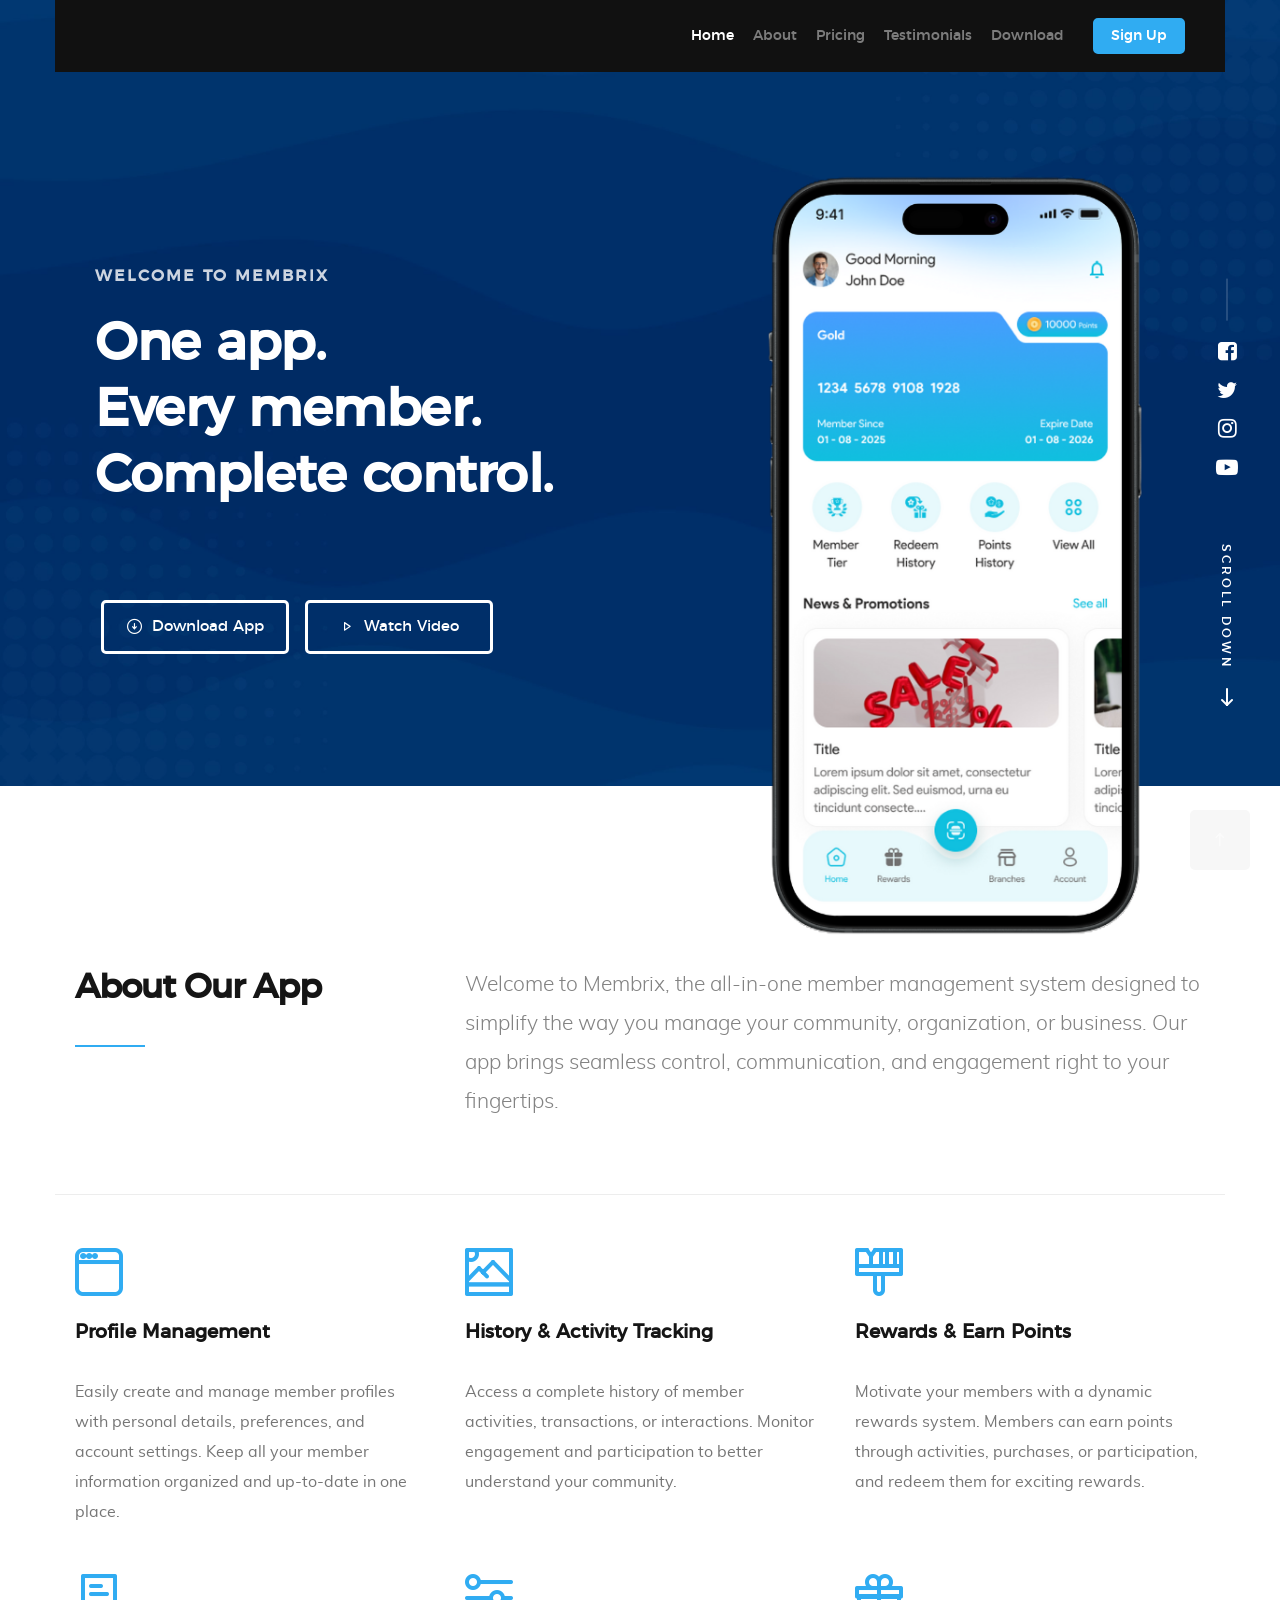
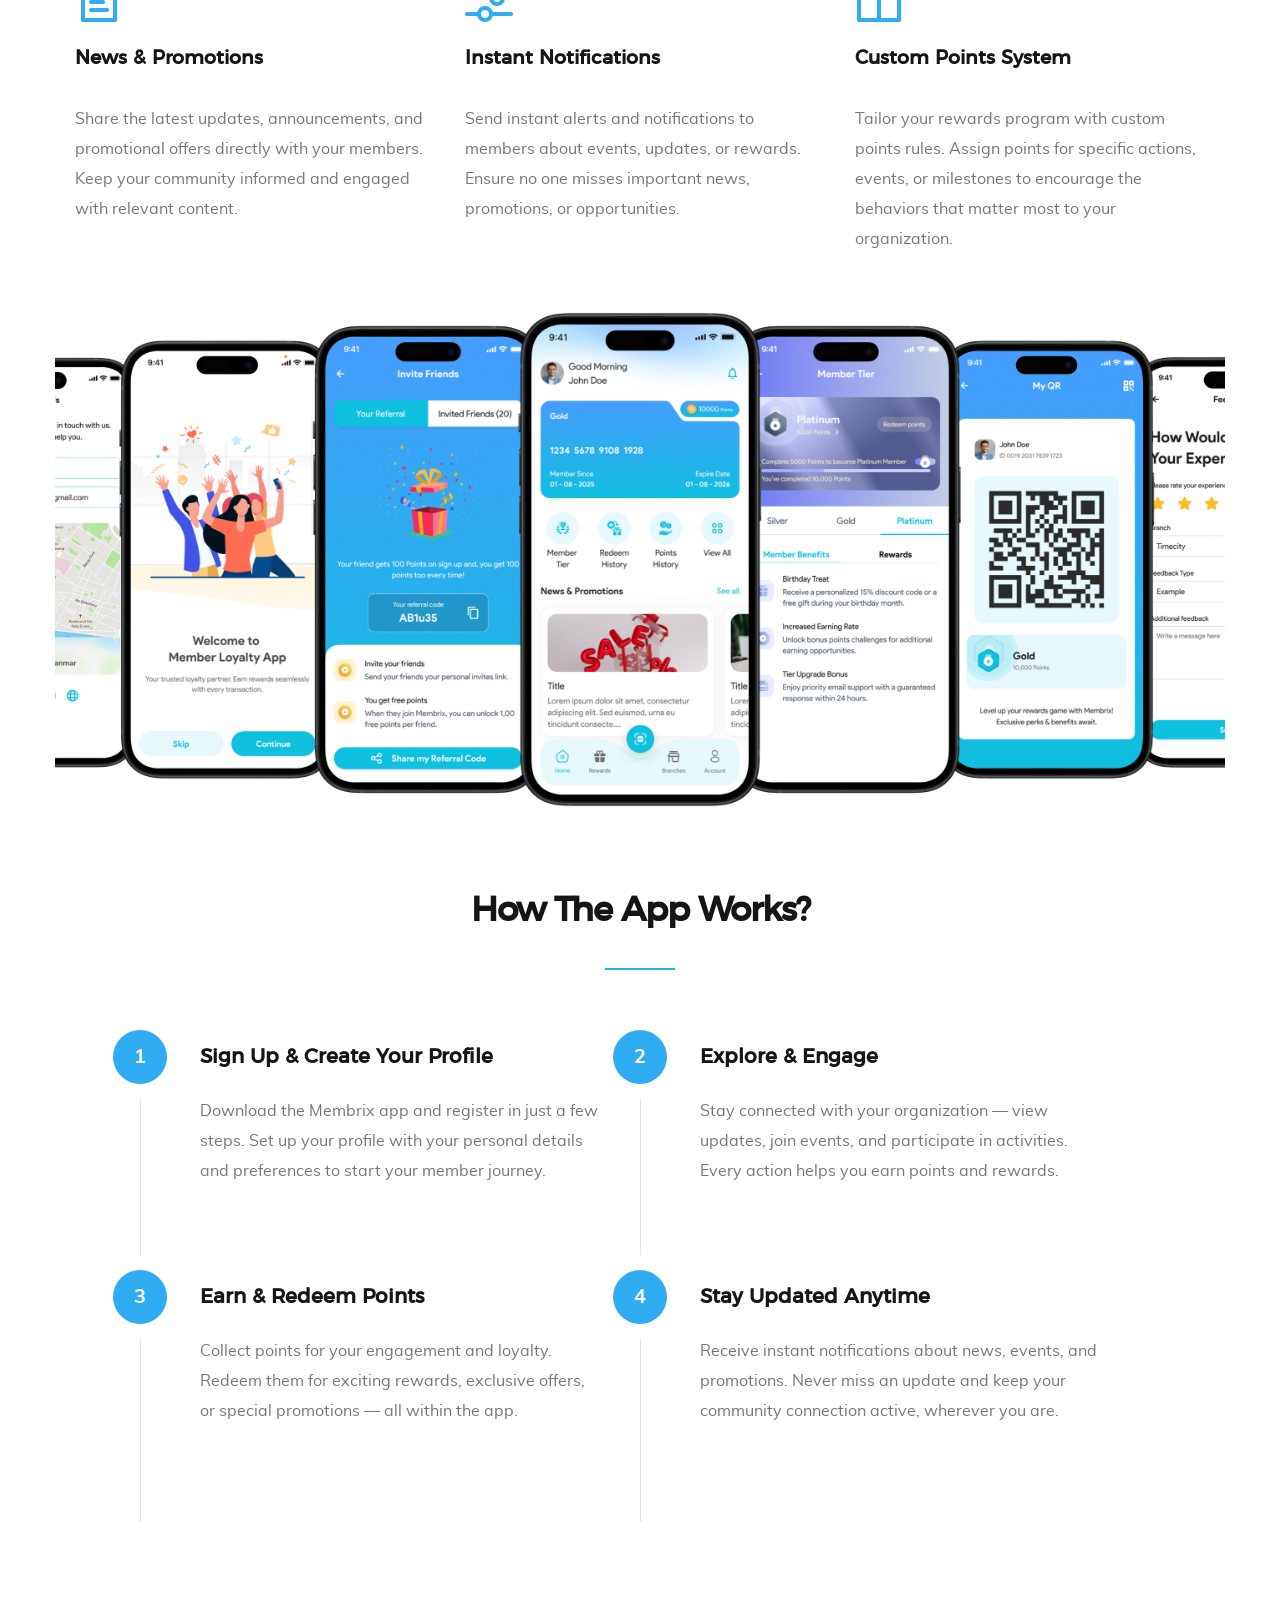
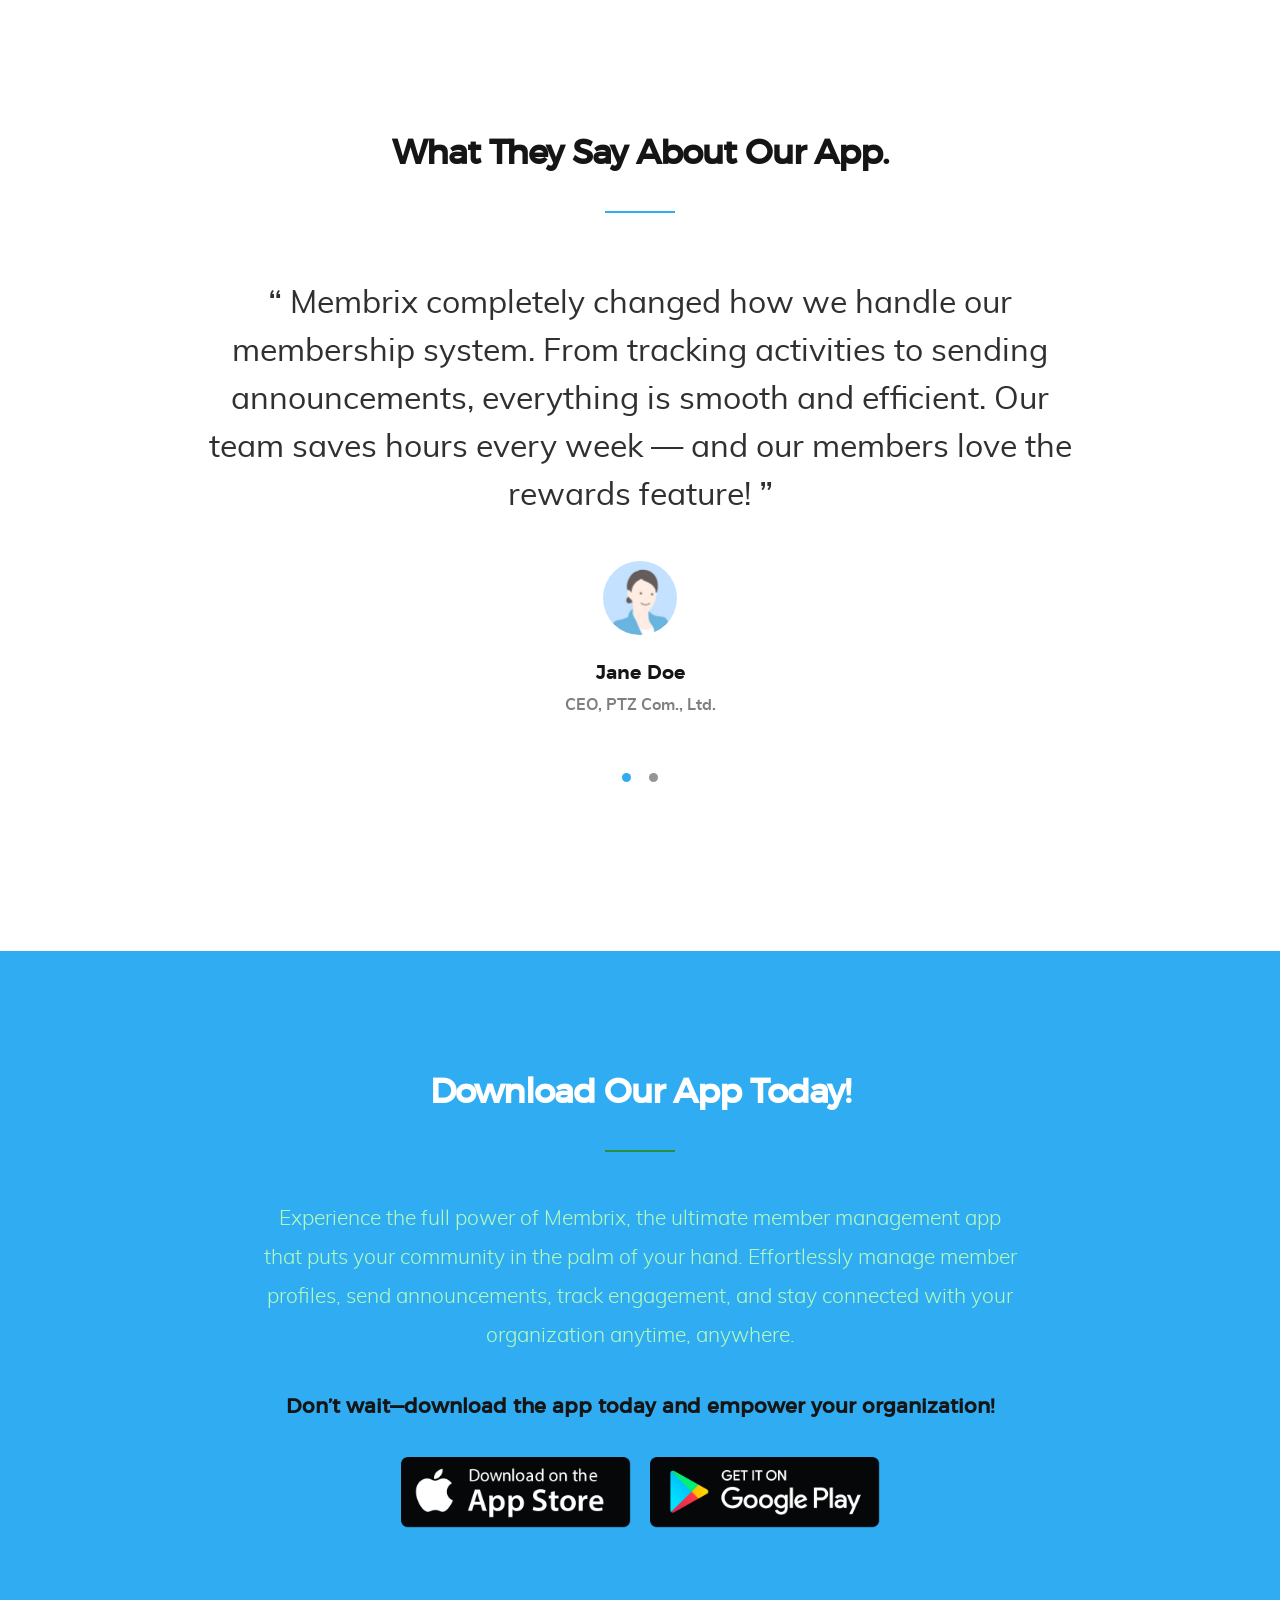
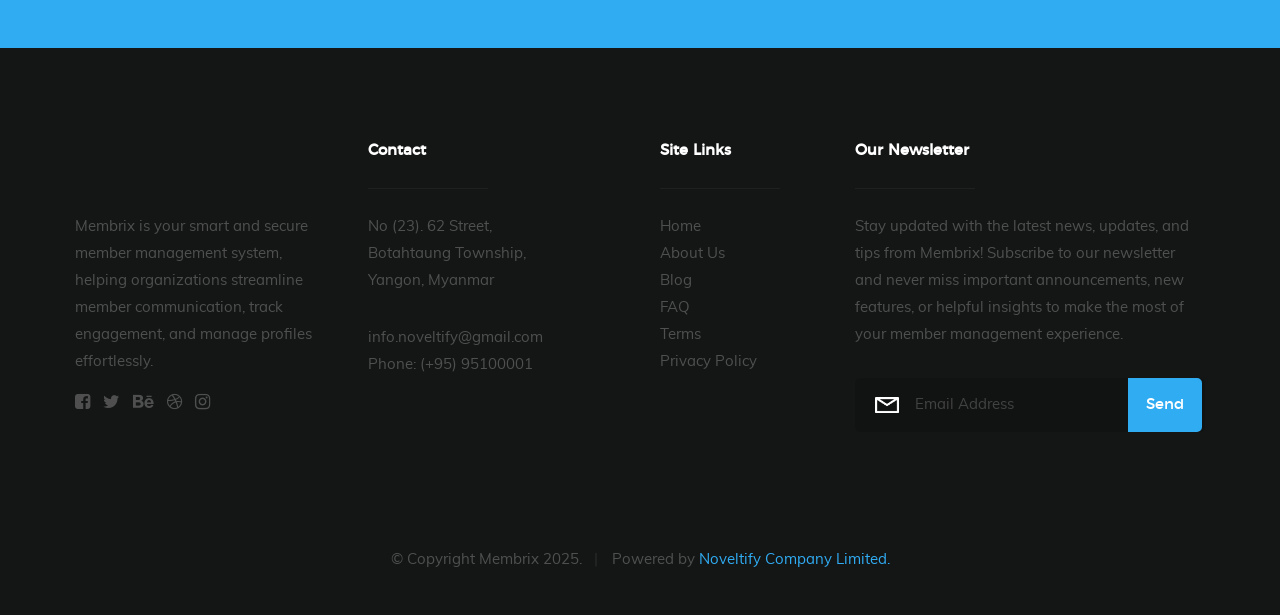
==== commit 02226d09: "Update Name" ====
--- a/index.html
+++ b/index.html
@@ -10,7 +10,7 @@
     <!--- basic page needs
    ================================================== -->
     <meta charset="utf-8">
-    <title>Dazzle</title>
+    <title>Membrix</title>
     <meta name="description" content="">
     <meta name="author" content="">
 
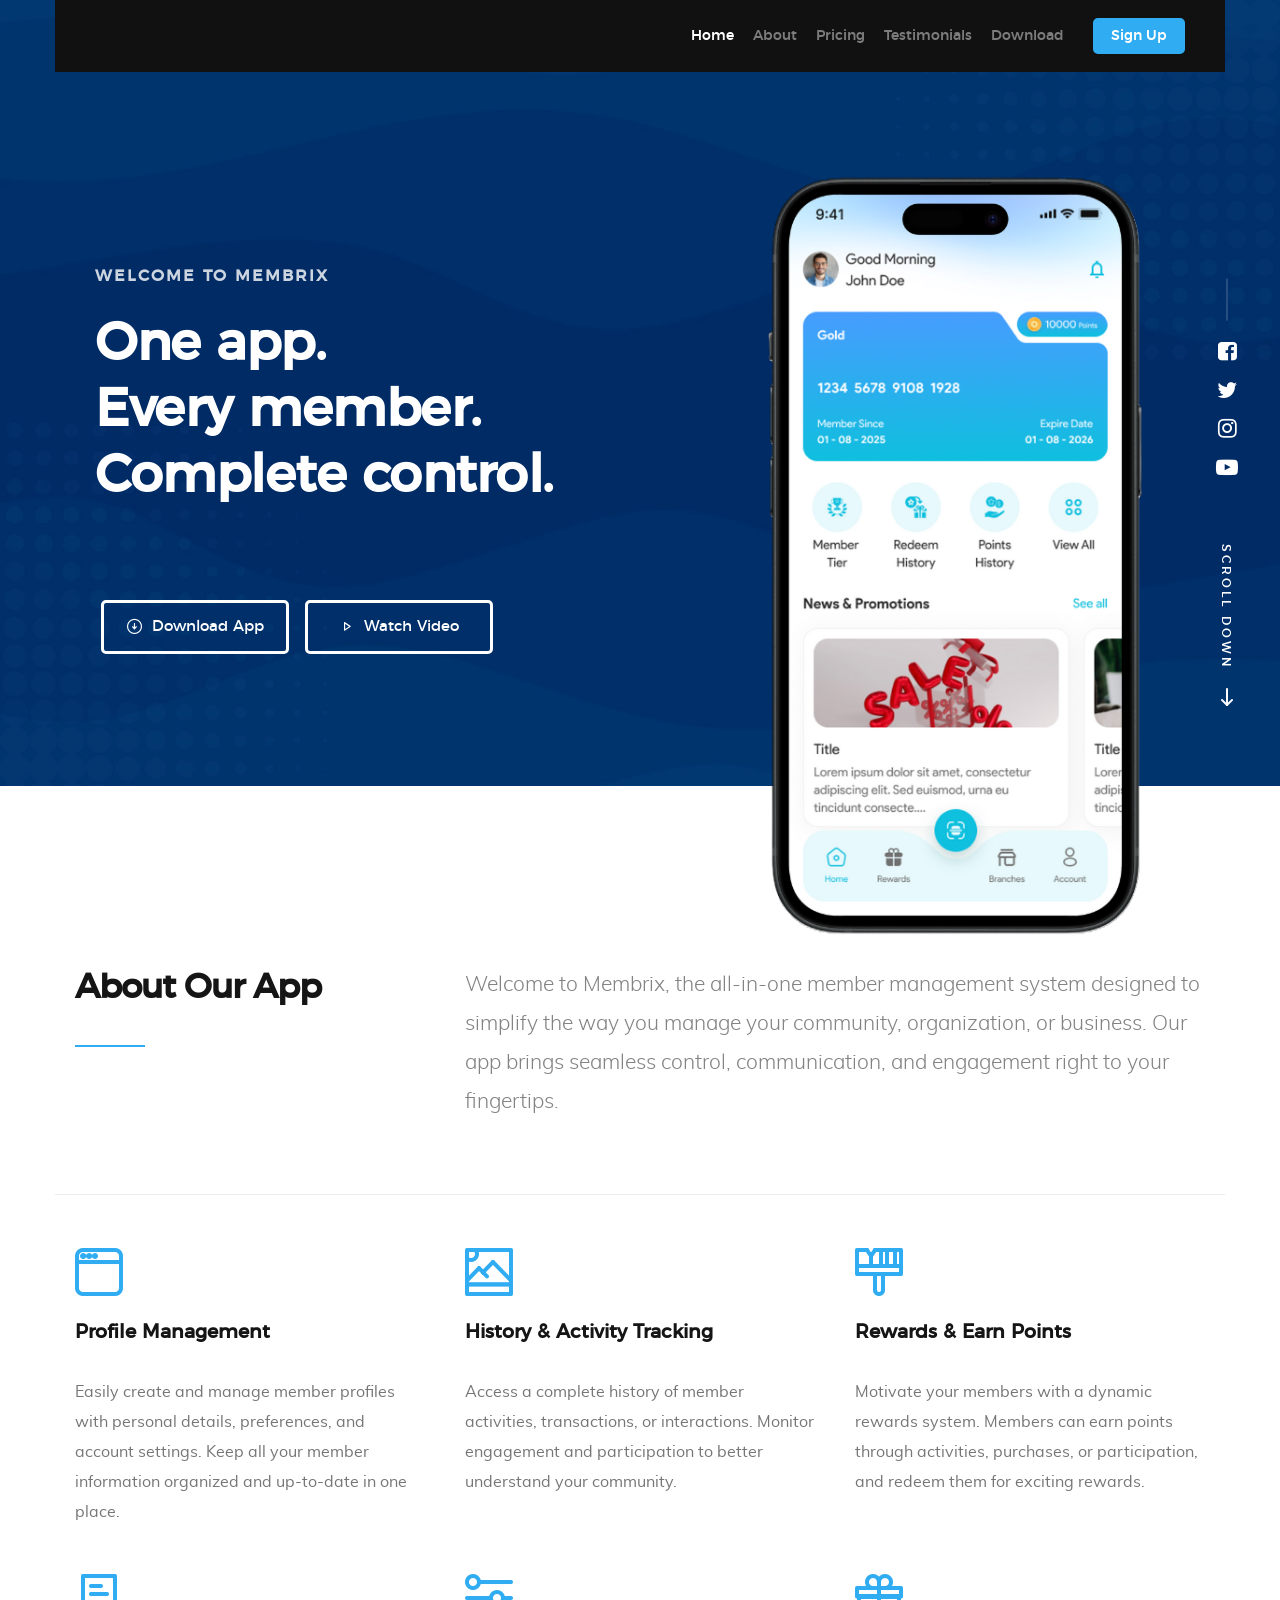
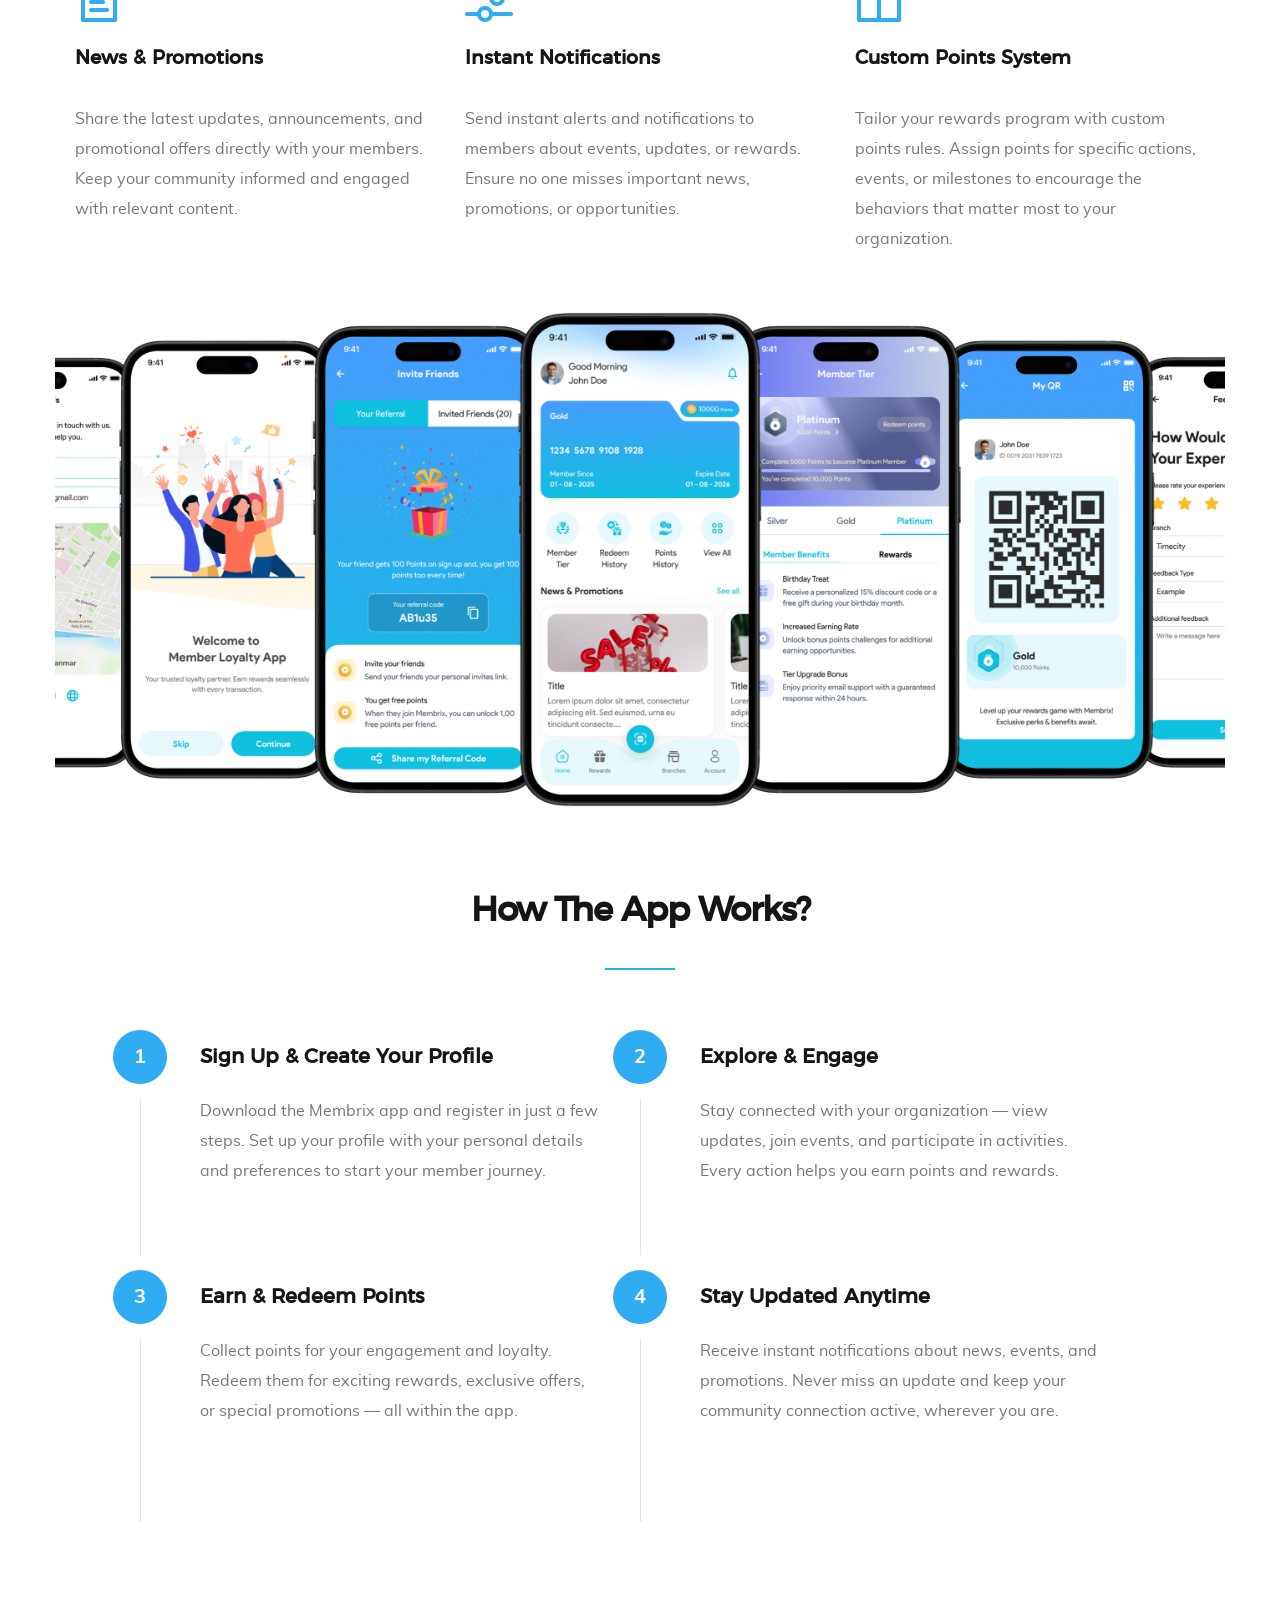
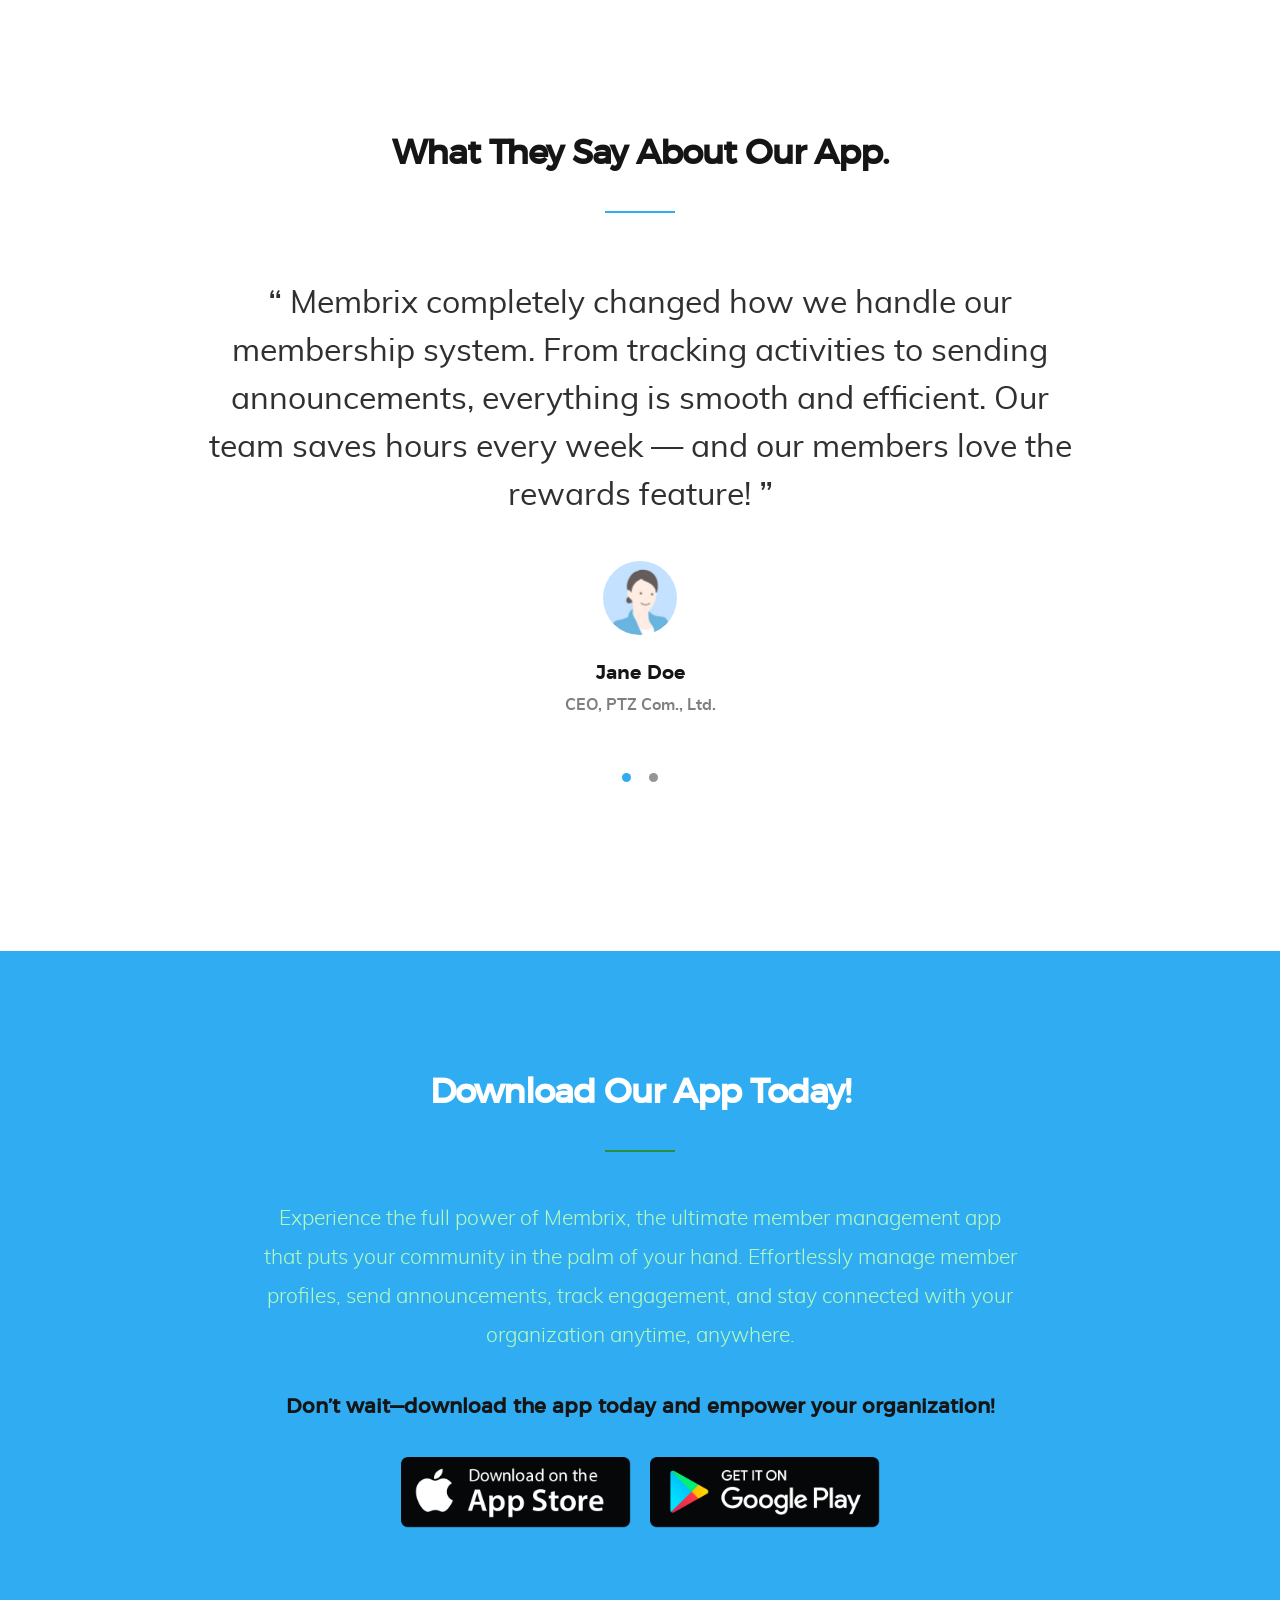
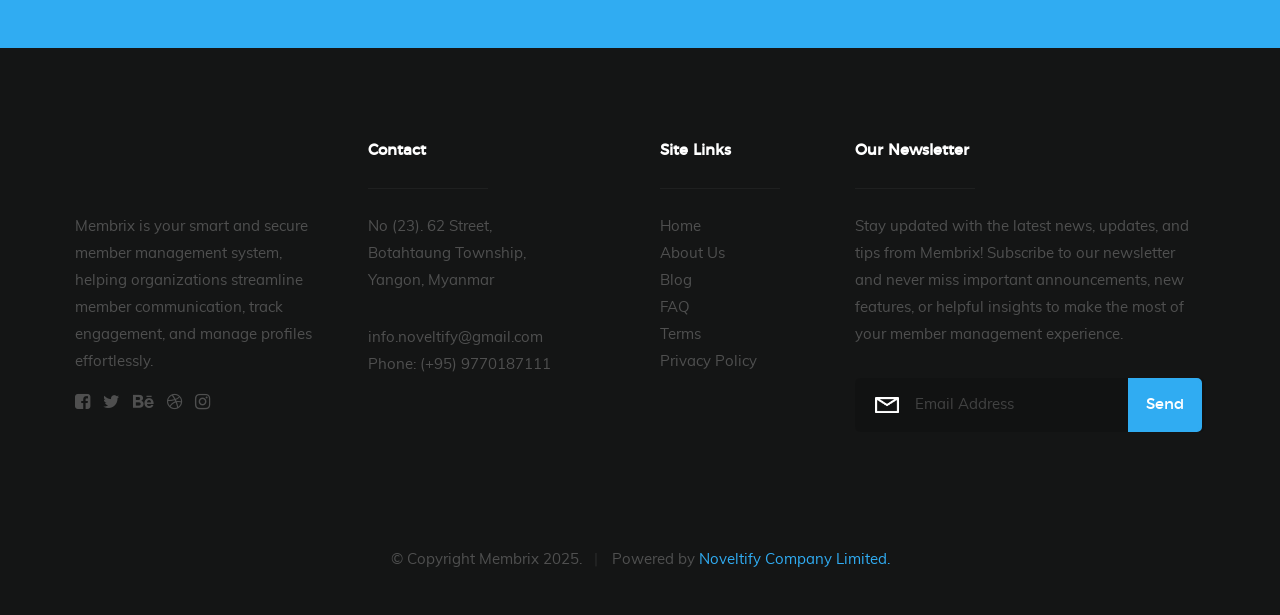
==== commit 29daf6a2: "Update index.html" ====
--- a/index.html
+++ b/index.html
@@ -491,7 +491,7 @@
 
                     <p>
                     info.noveltify@gmail.com <br>
-                    Phone: (+95) 95100001 <br>
+                    Phone: (+95) 9770187111 <br>
                
                     </p>                    
 
@@ -571,4 +571,4 @@
 
 </body>
 
-</html>+</html>
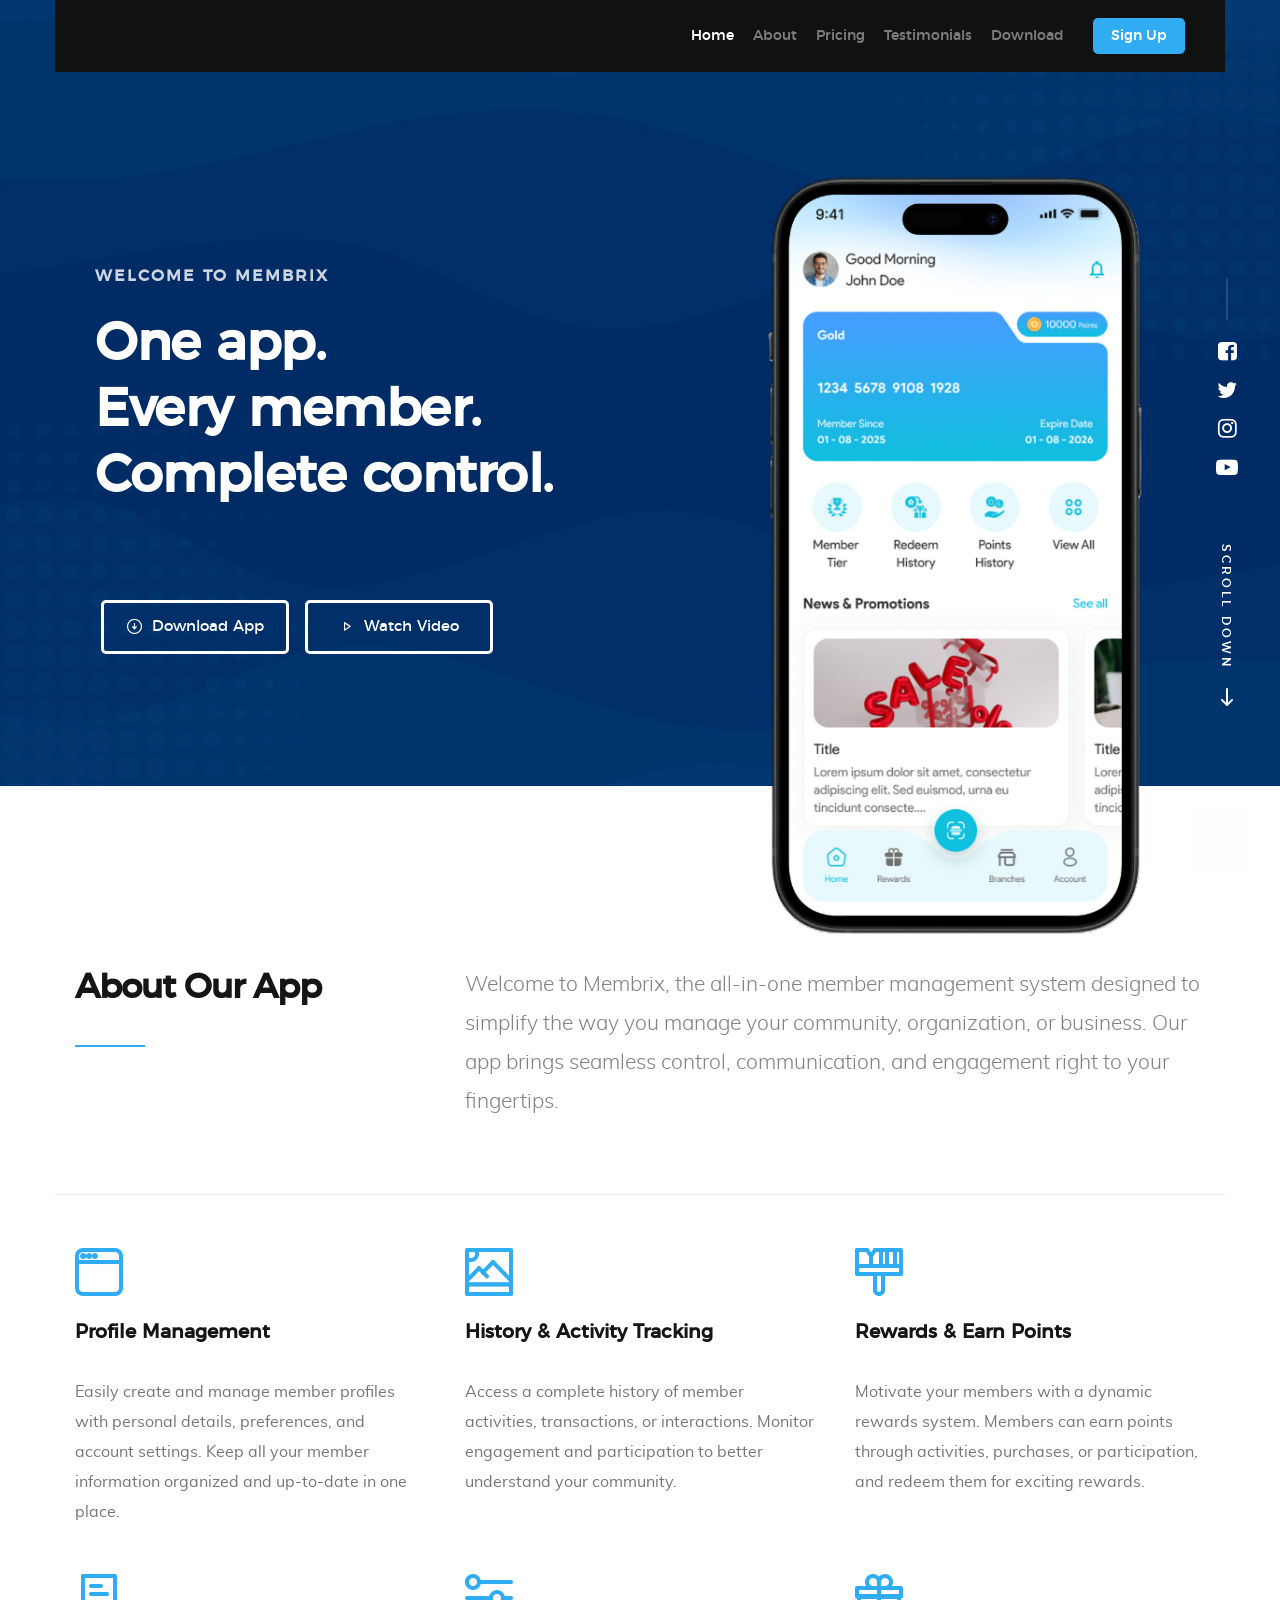
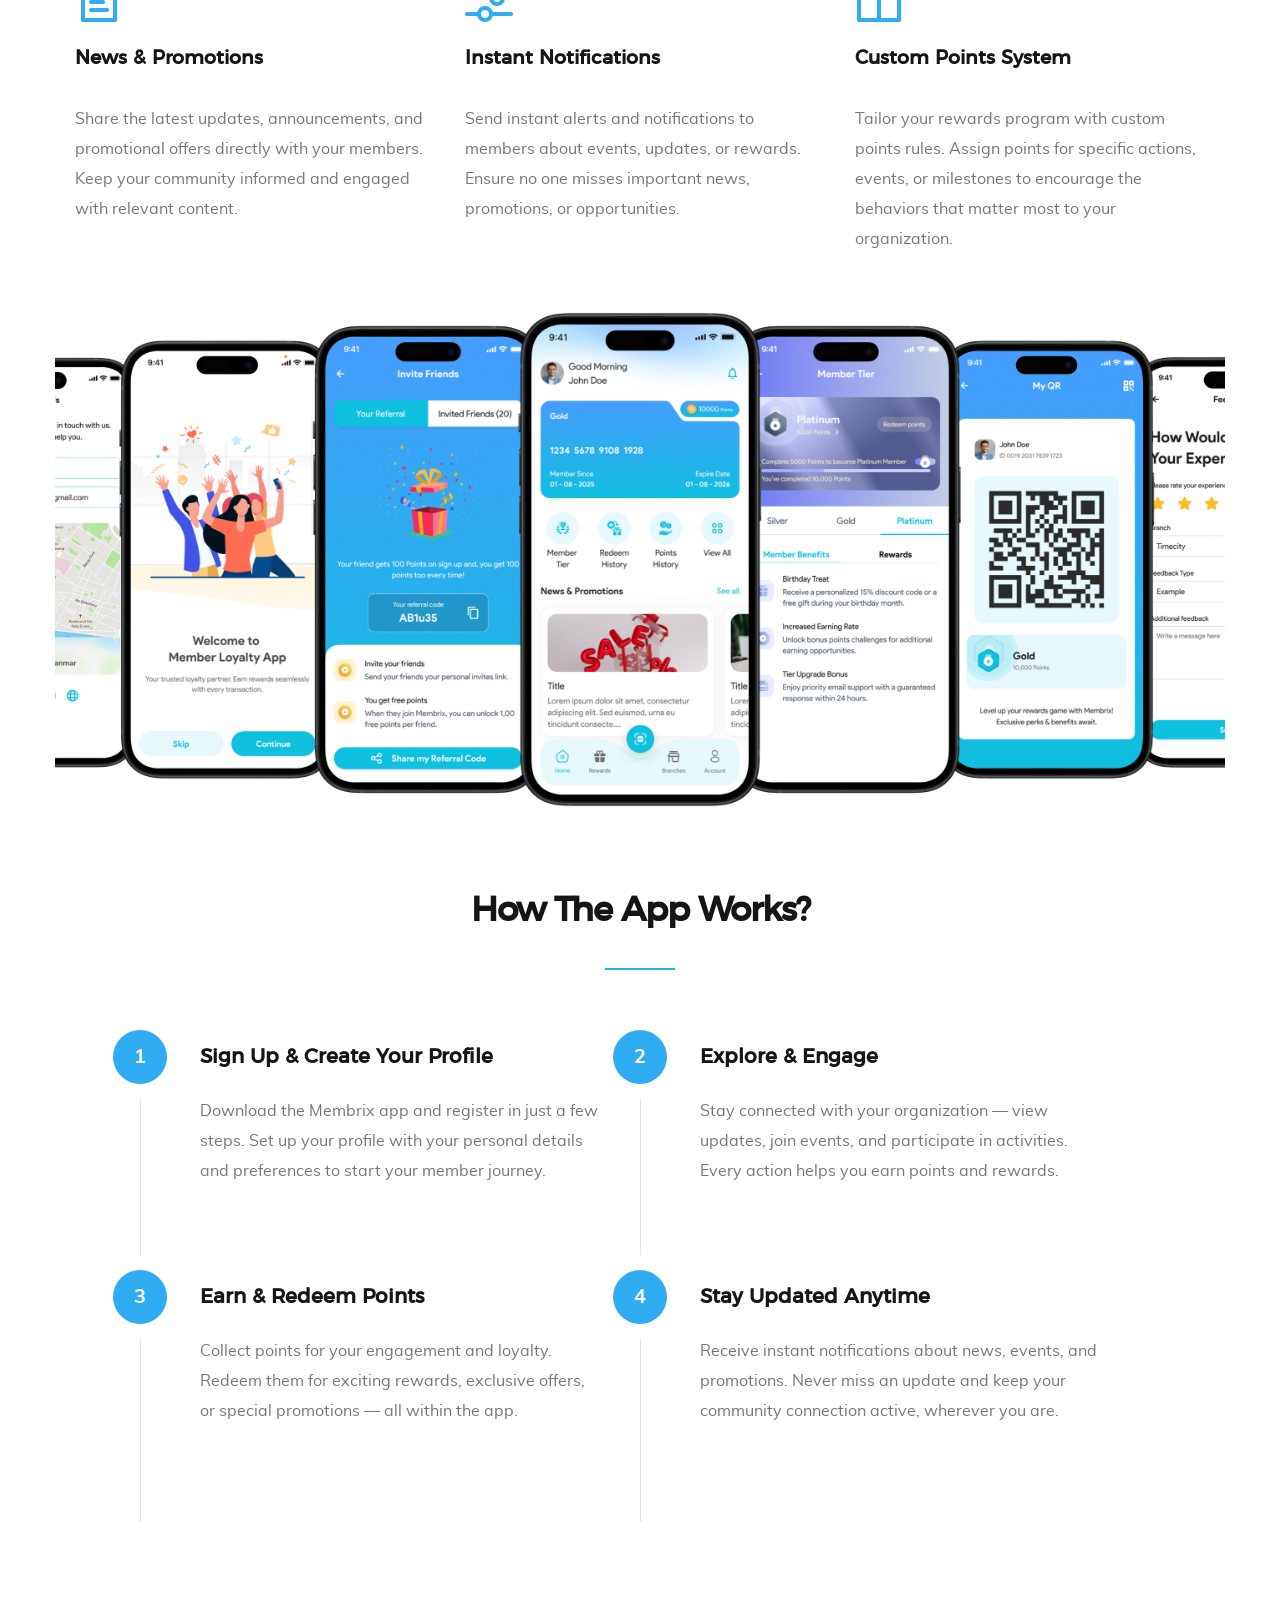
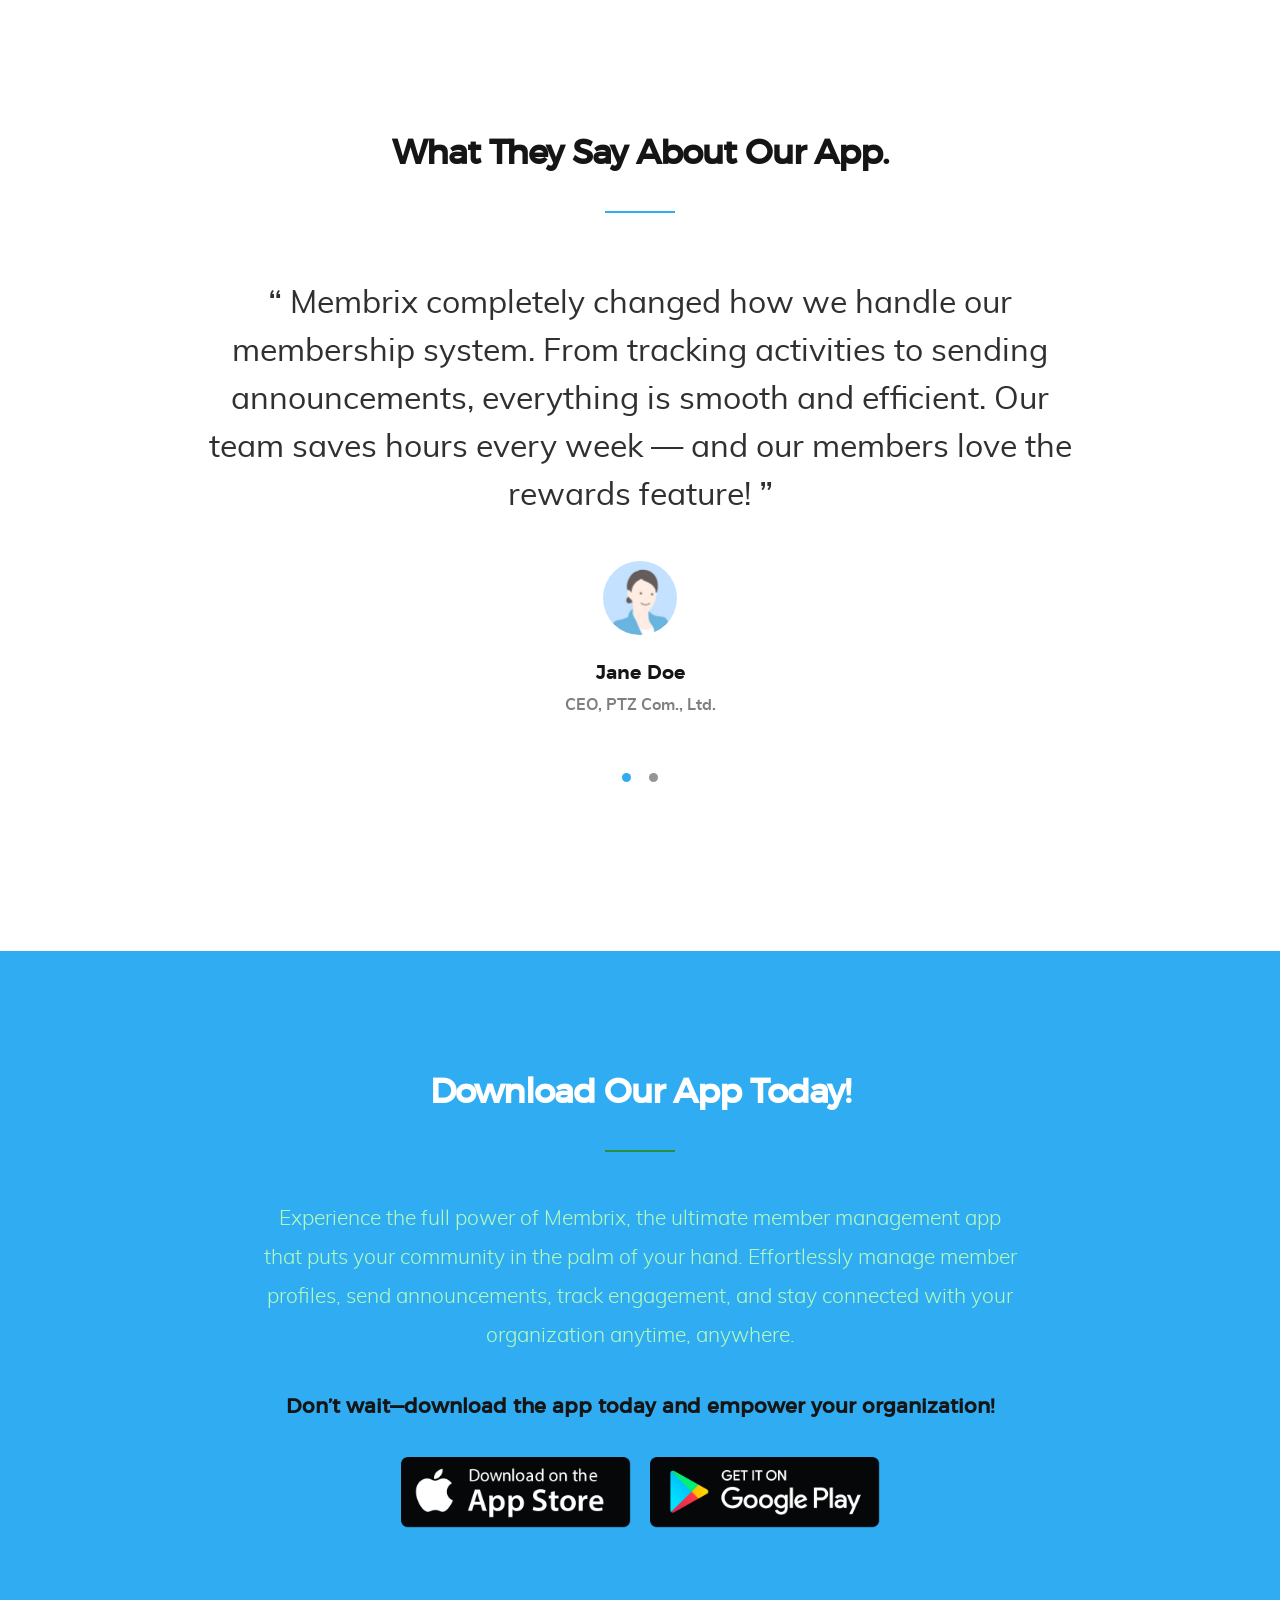
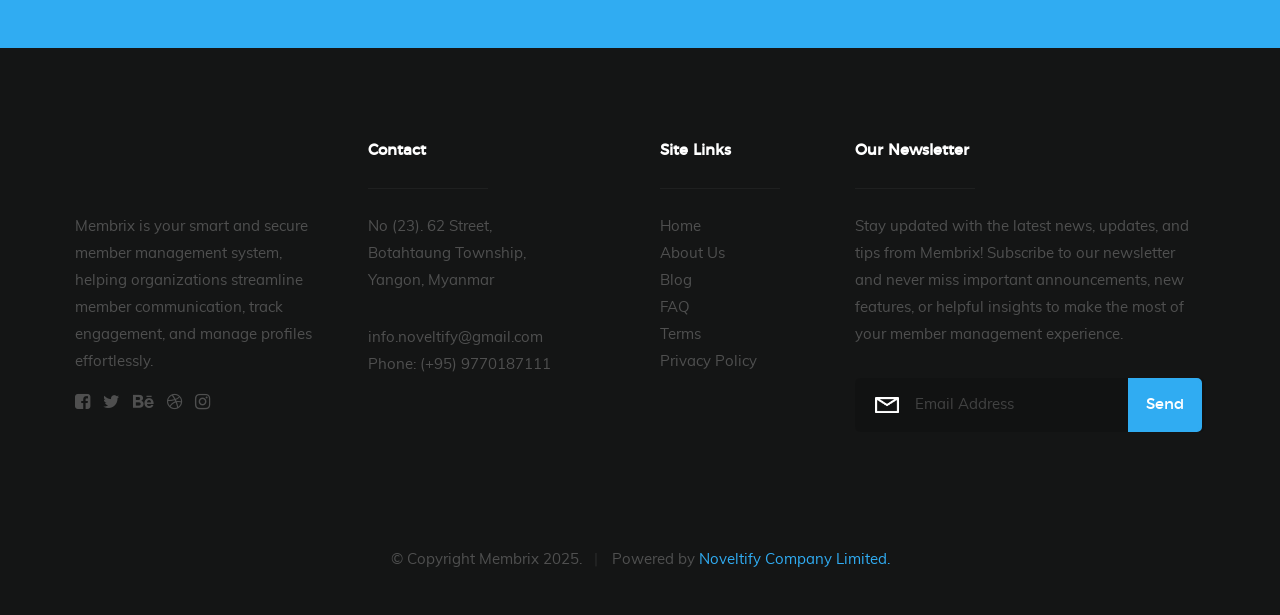
==== commit b223ff14: "Update index.html" ====
--- a/index.html
+++ b/index.html
@@ -505,7 +505,7 @@
                         <li><a href="#">Home</a></li>
                         <li><a href="#">About Us</a></li>
                         <li><a href="#">Blog</a></li>
-                        <li><a href="#">FAQ</a></li>
+                        <li><a href="images/Mobile App Guide/Membrix_User_Guide_Modern.html">FAQ</a></li>
                         <li><a href="#">Terms</a></li>
                         <li><a href="#">Privacy Policy</a></li>
                     </ul>	      		
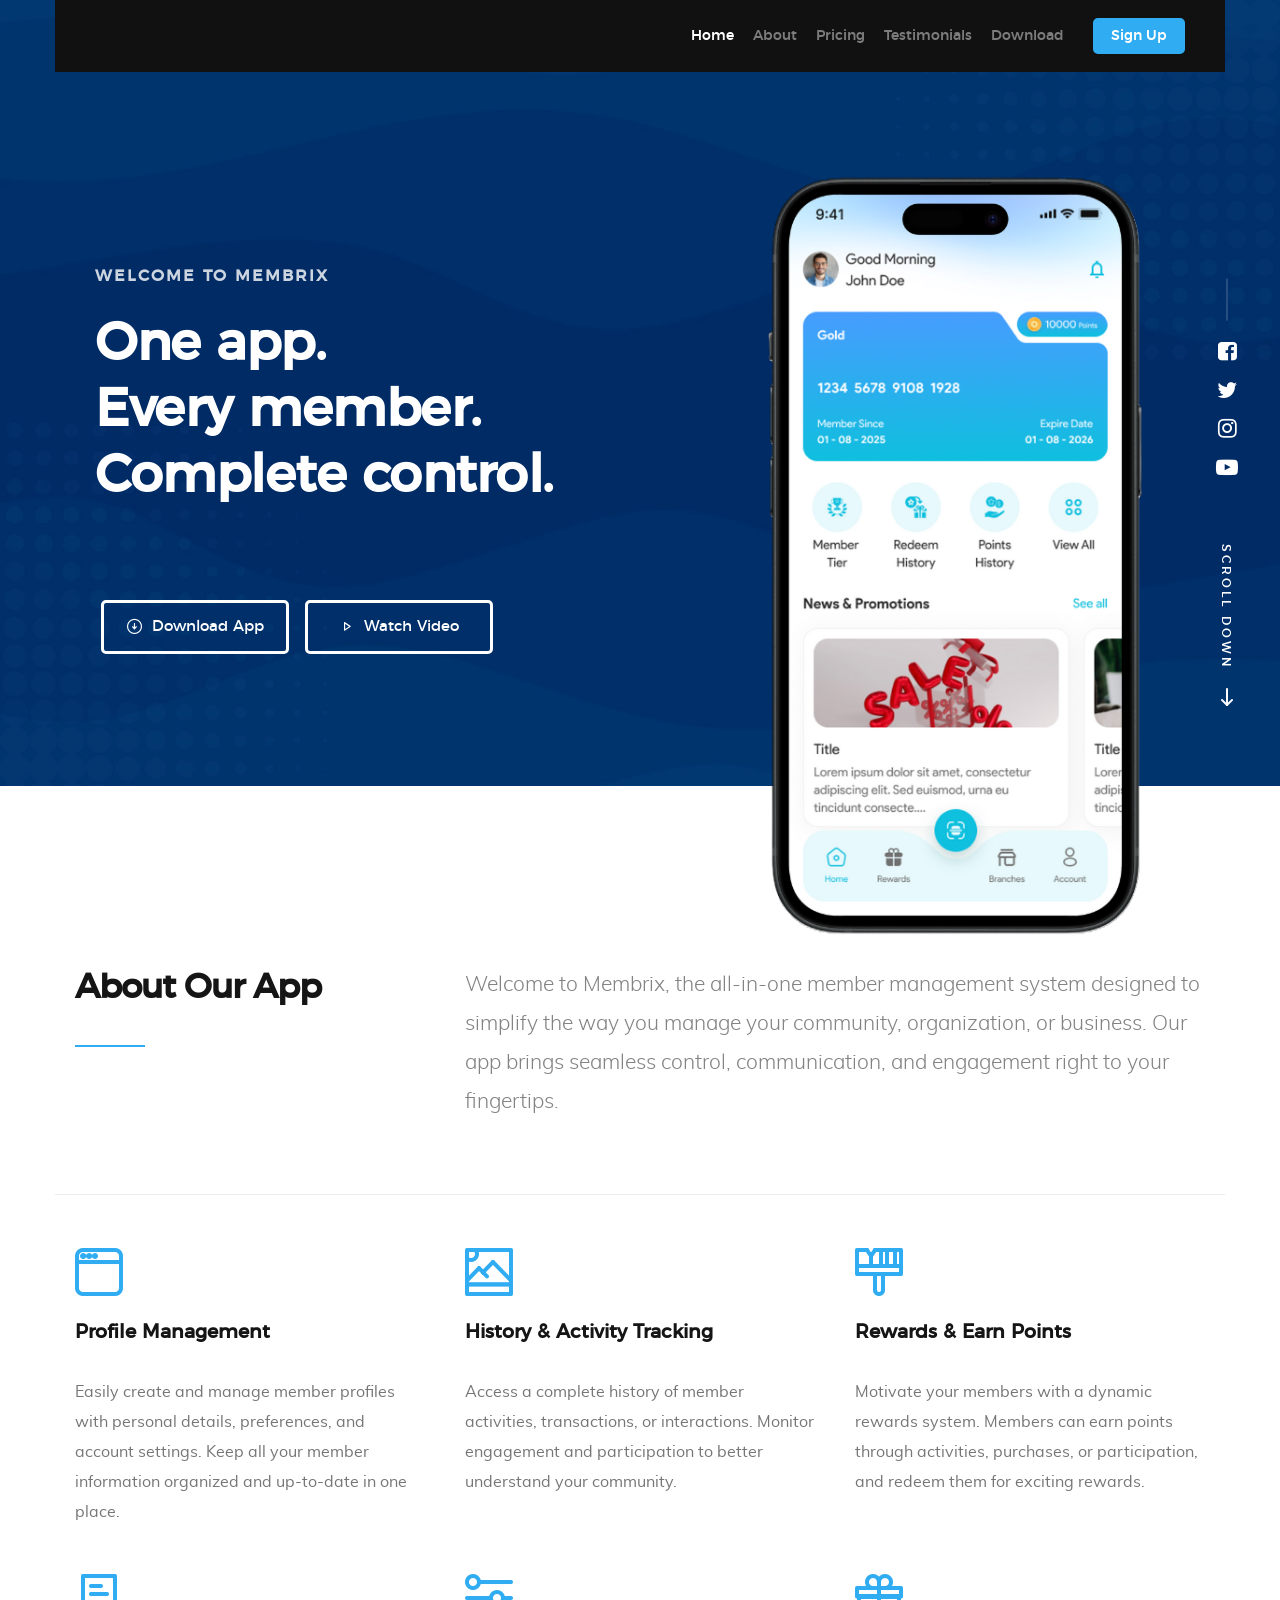
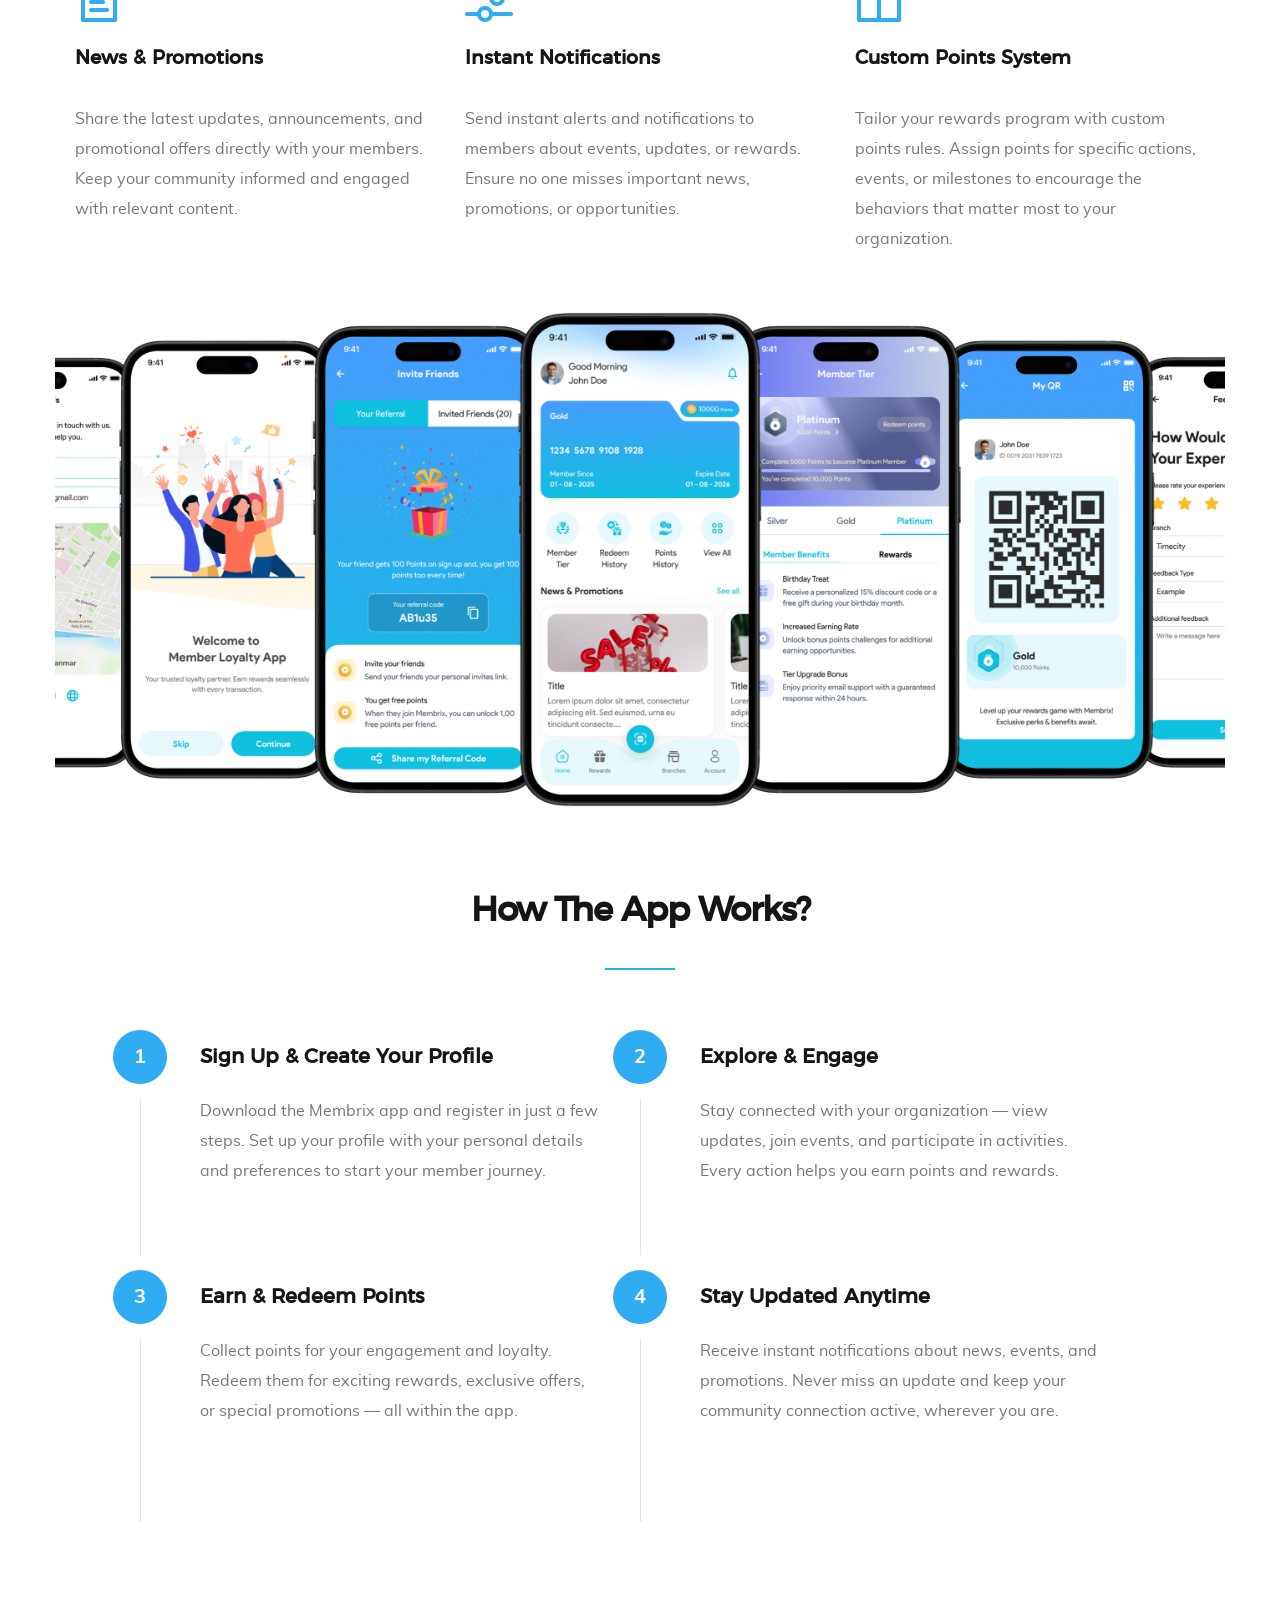
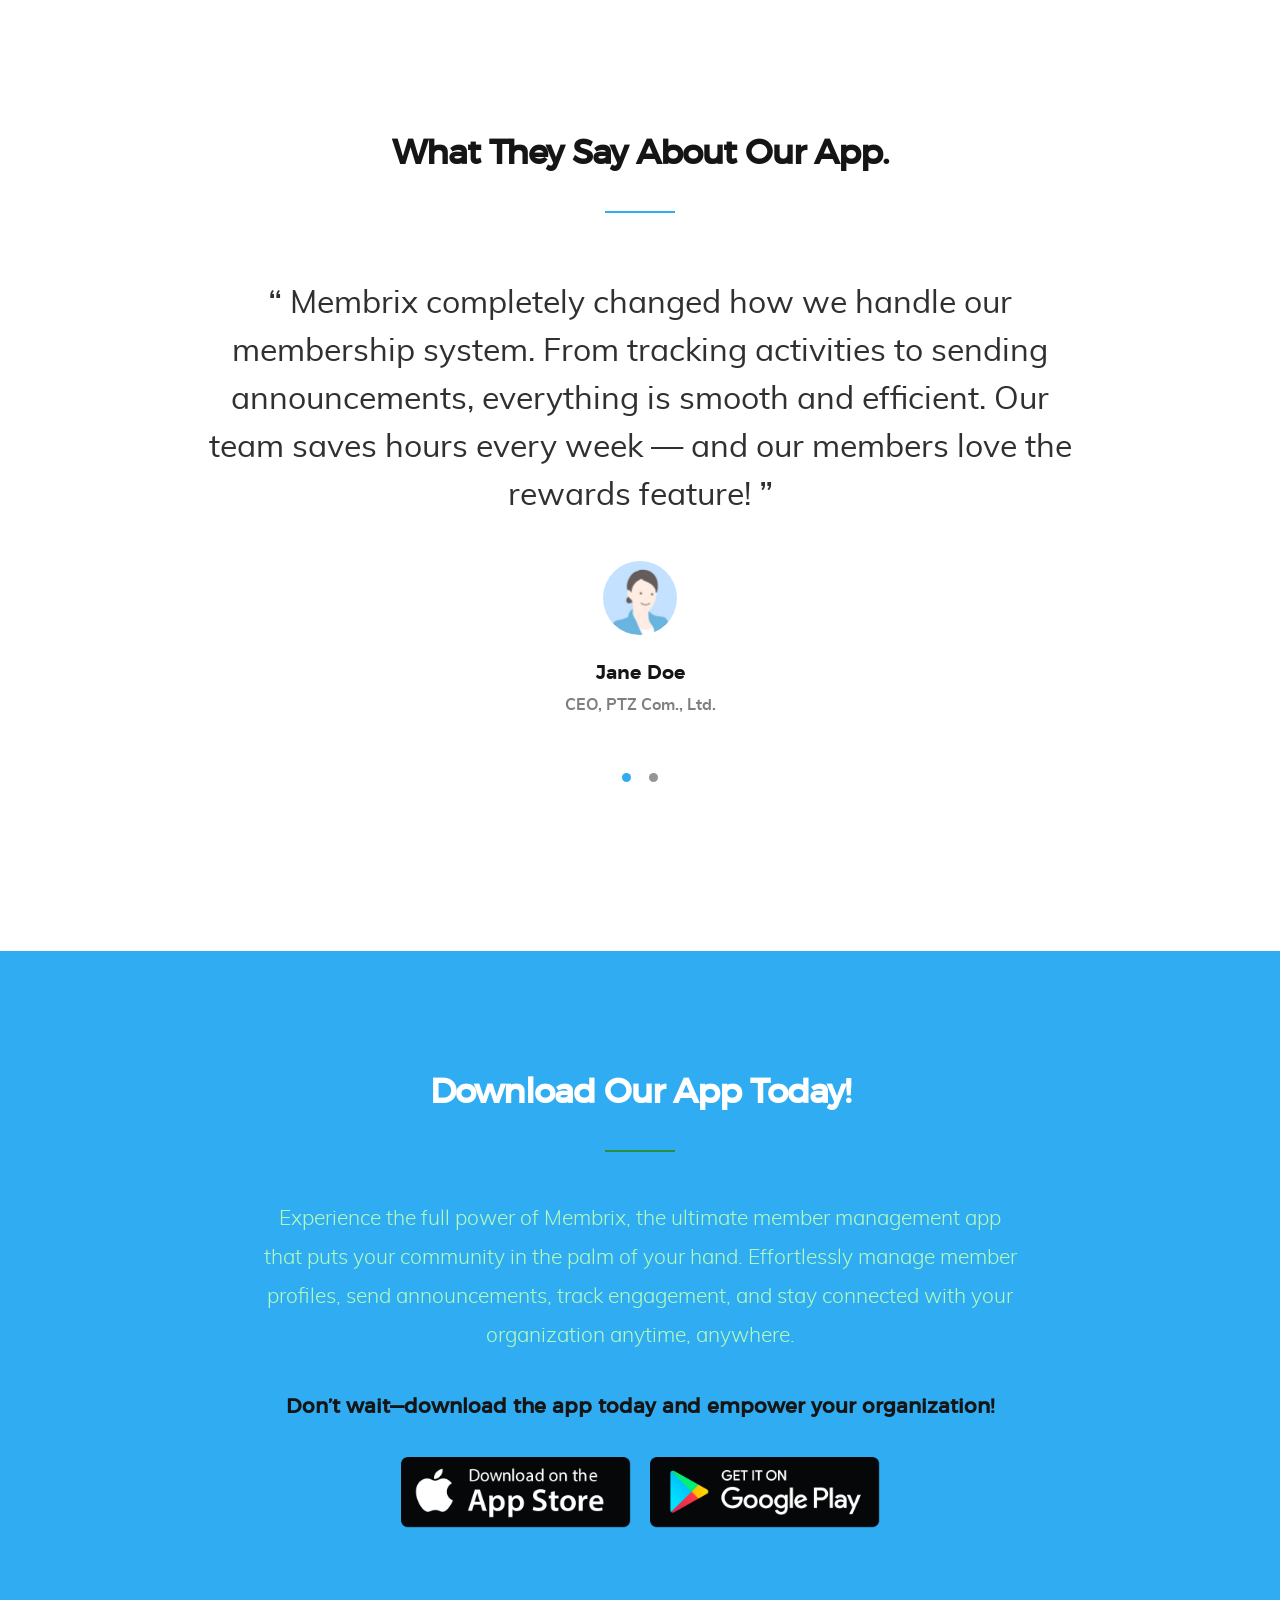
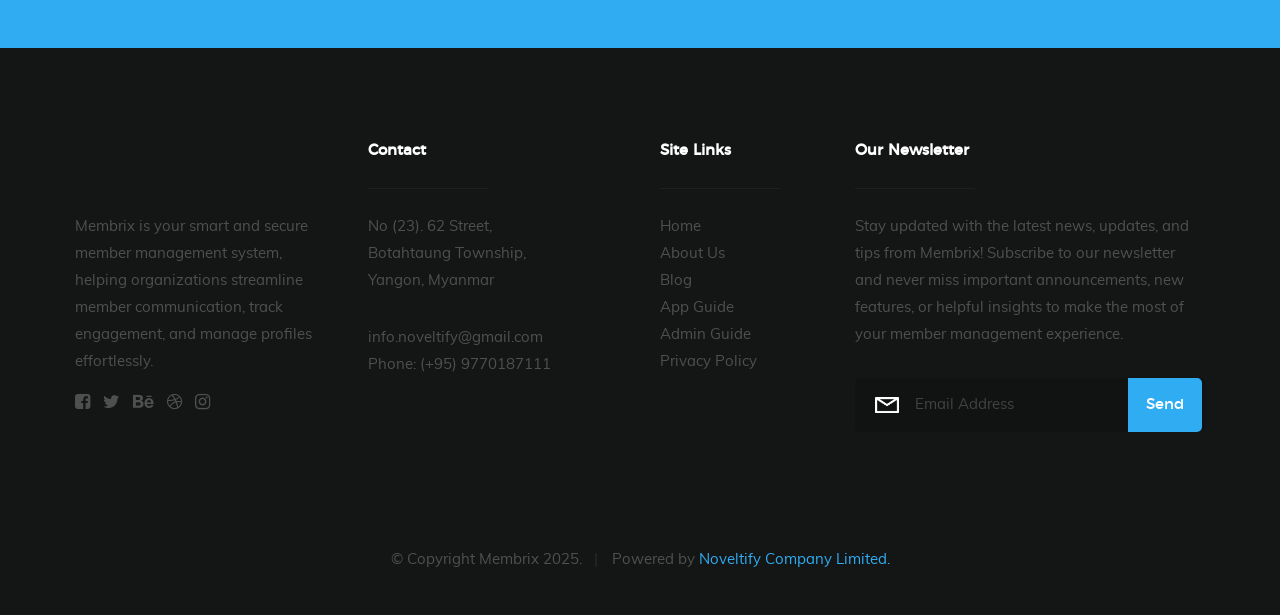
==== commit 7a997d83: "Update index.html" ====
--- a/index.html
+++ b/index.html
@@ -505,8 +505,8 @@
                         <li><a href="#">Home</a></li>
                         <li><a href="#">About Us</a></li>
                         <li><a href="#">Blog</a></li>
-                        <li><a href="images/Mobile App Guide/Membrix_User_Guide_Modern.html">FAQ</a></li>
-                        <li><a href="#">Terms</a></li>
+                        <li><a href="images/Mobile App Guide/Membrix_User_Guide_Modern.html">App Guide</a></li>
+                        <li><a href="images/membrix_admin_user_manual.pdf">Admin Guide</a></li>
                         <li><a href="#">Privacy Policy</a></li>
                     </ul>	      		
                             
